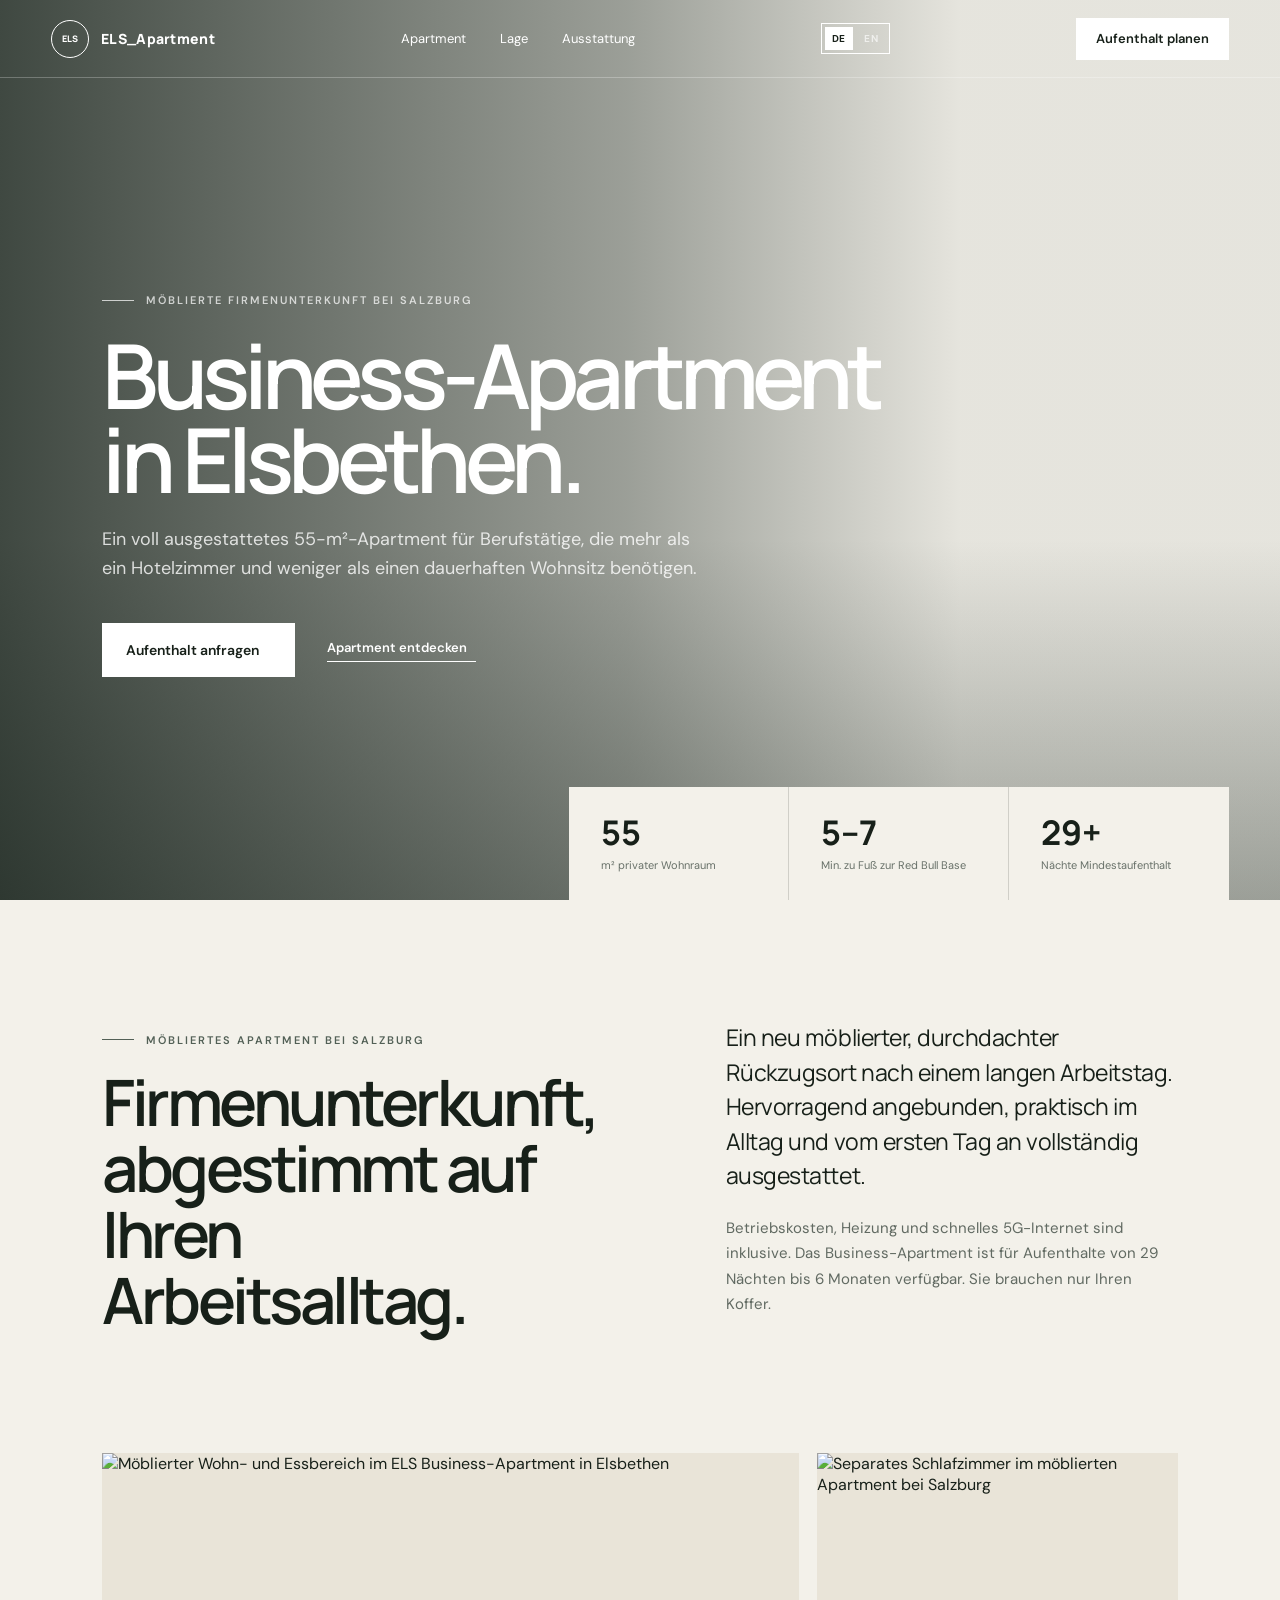
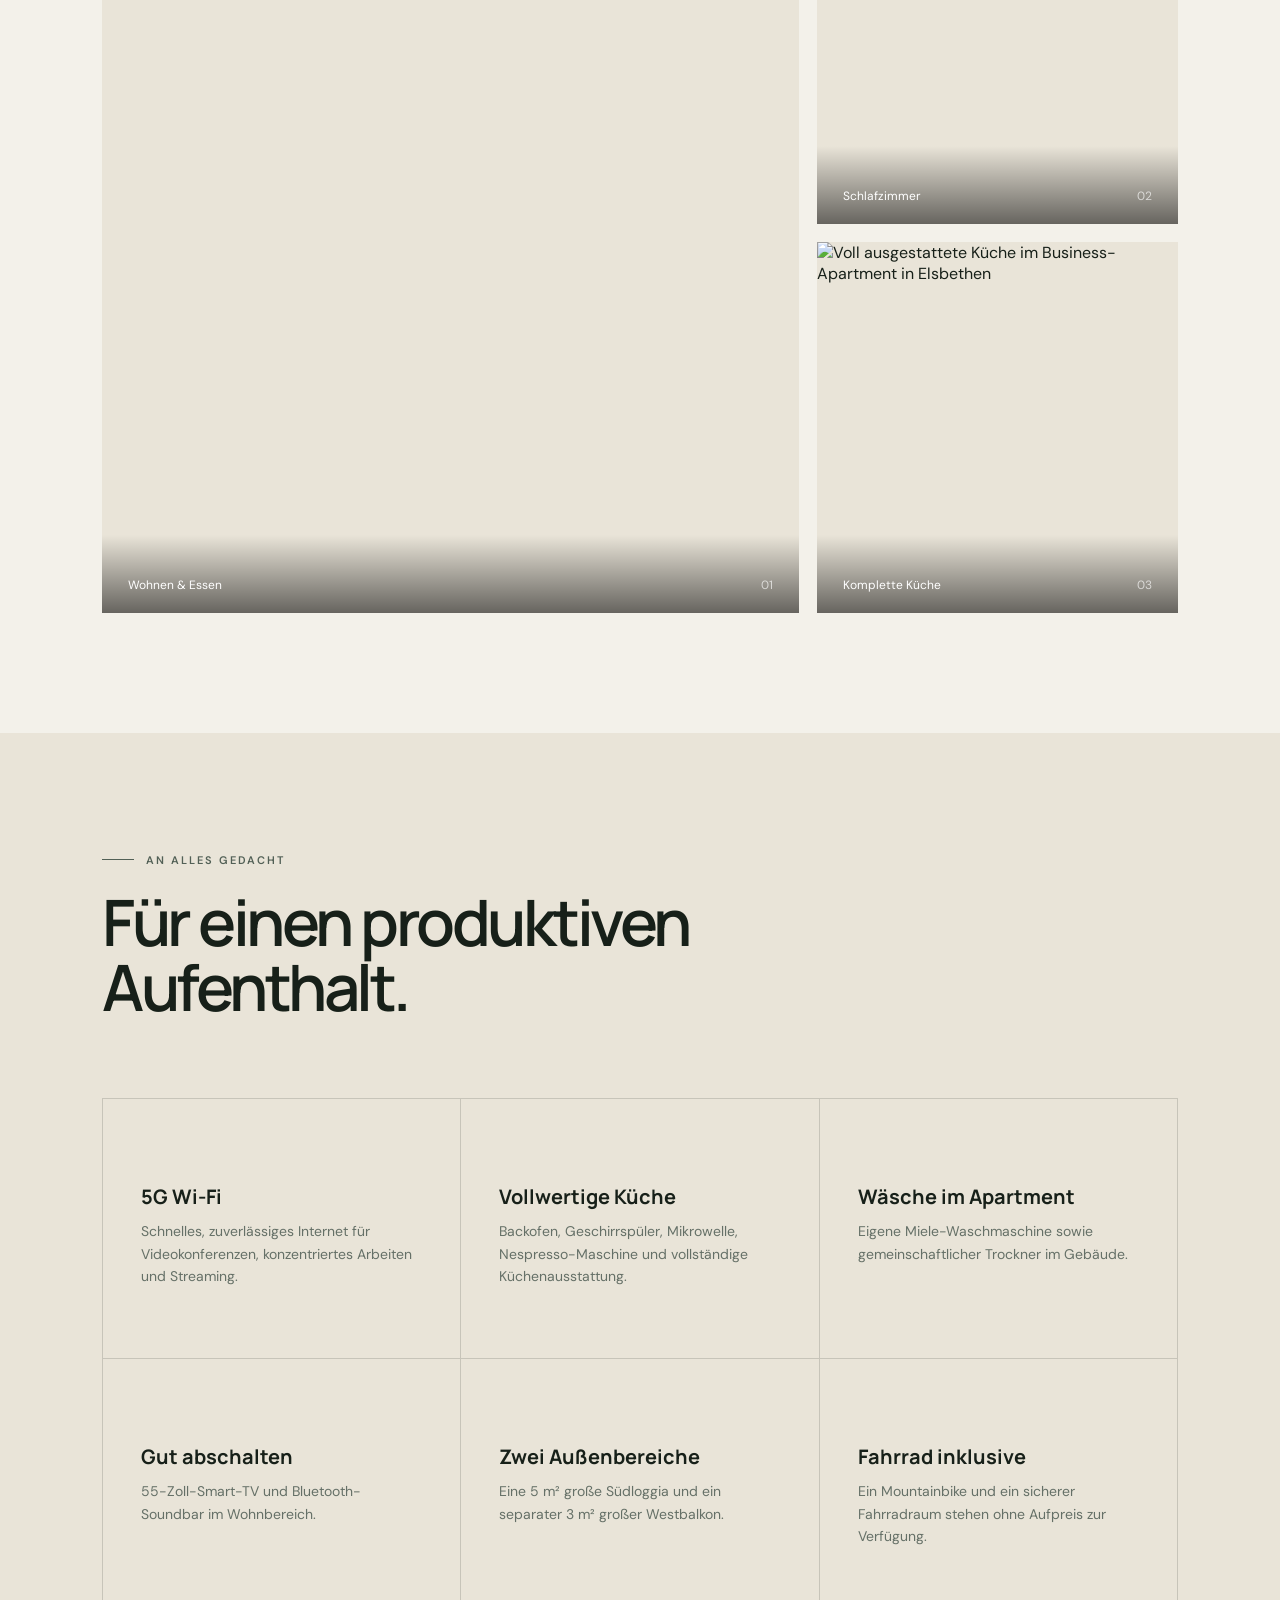
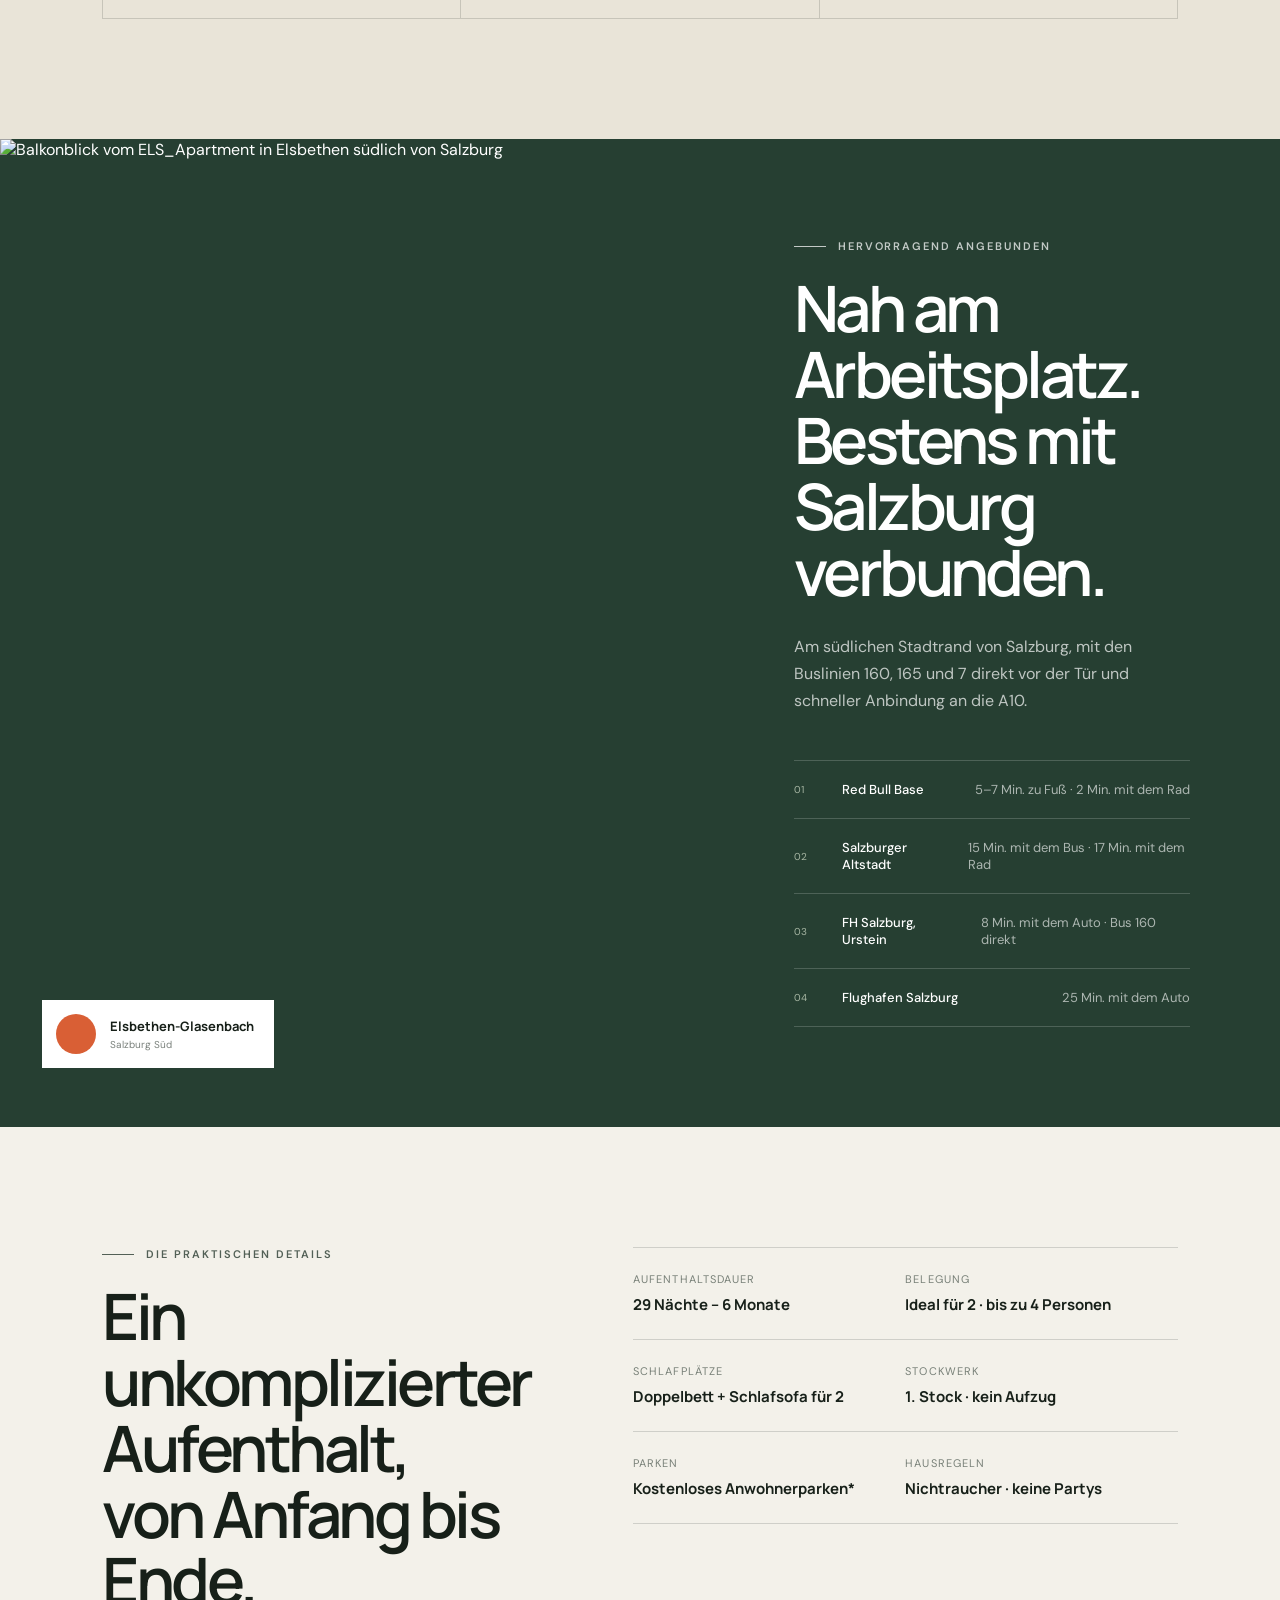
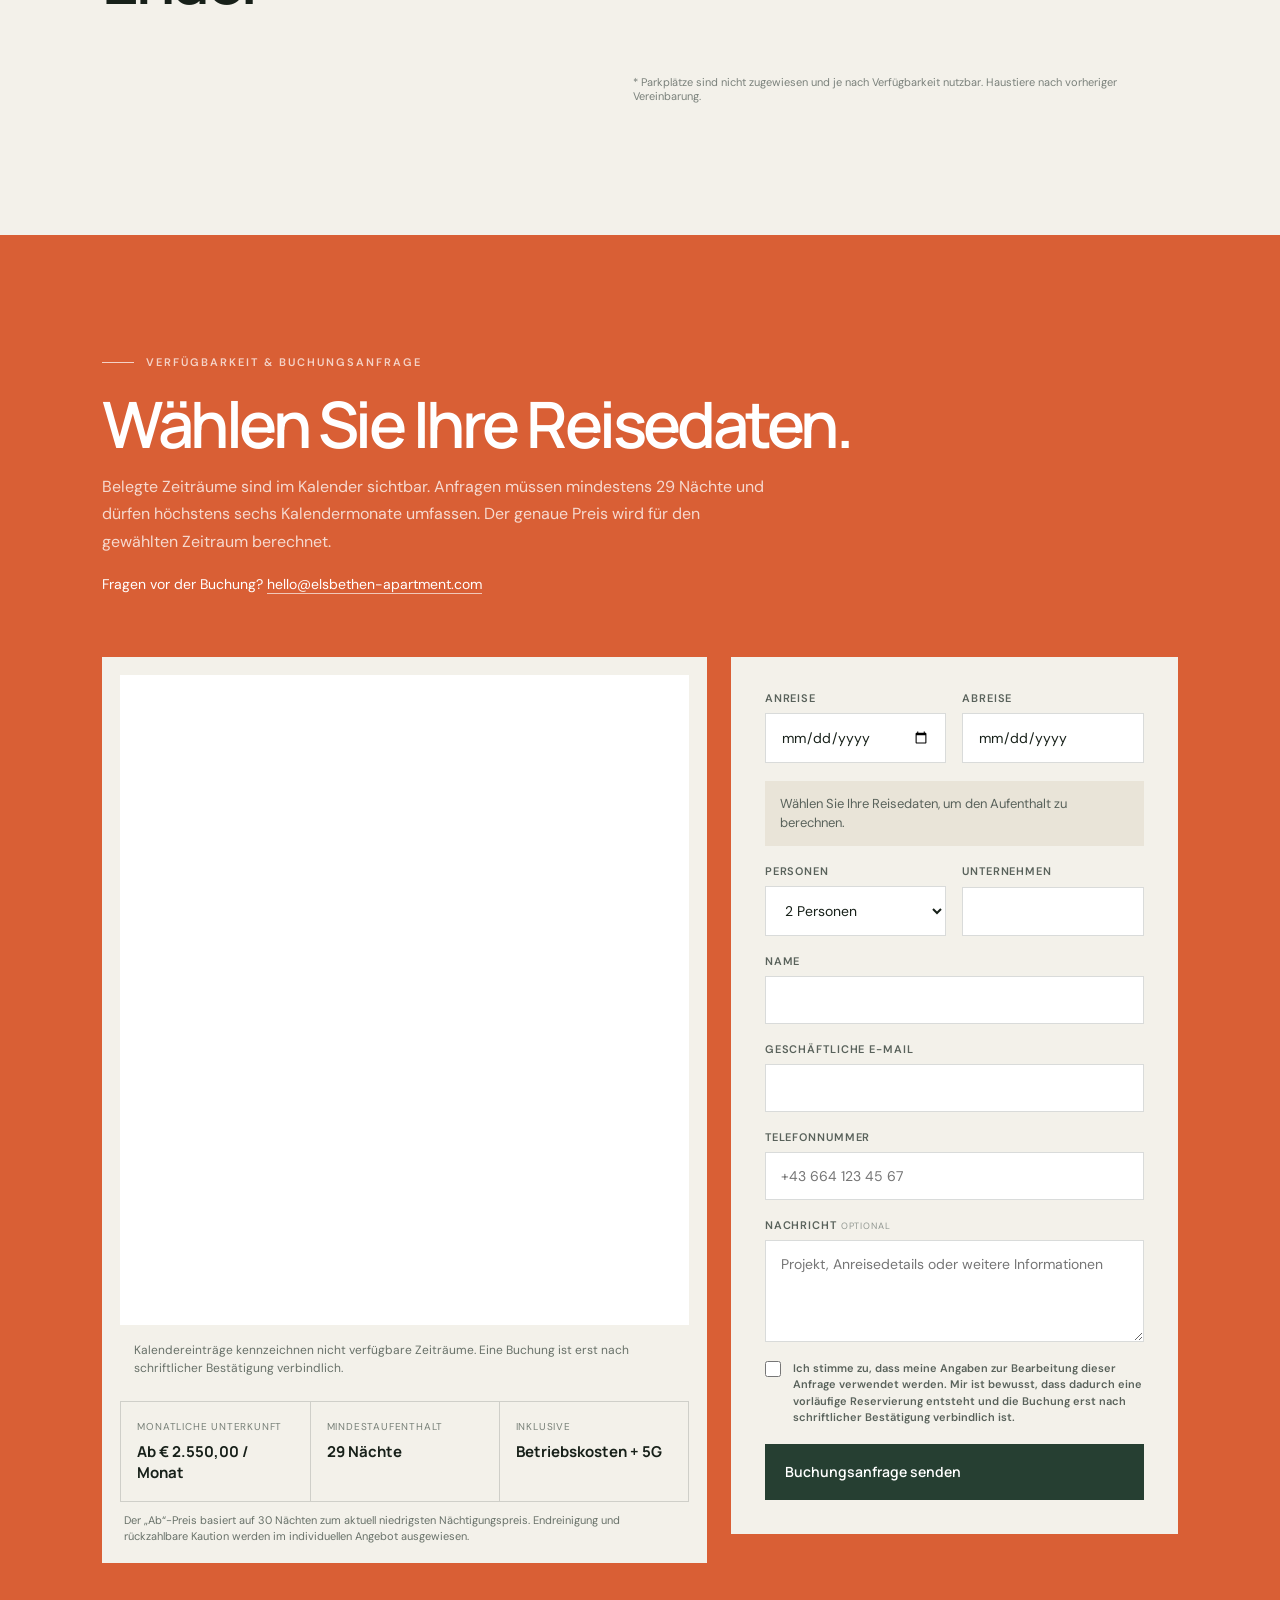
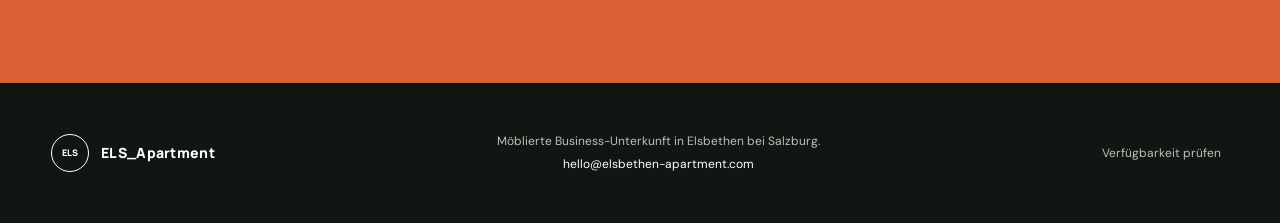
==== de/index.html @ 421973c2 "Add German site and language switching" ====
<!DOCTYPE html>
<html lang="de">
<head>
  <meta charset="UTF-8">
  <meta name="viewport" content="width=device-width, initial-scale=1.0">
  <meta name="description" content="Möbliertes 55-m²-Business-Apartment in Elsbethen bei Salzburg für Aufenthalte von 29 Nächten bis 6 Monaten. 5G-WLAN, Küche und 5–7 Gehminuten zur Red Bull Base.">
  <meta name="robots" content="index, follow, max-image-preview:large">
  <meta name="theme-color" content="#263f32">
  <meta property="og:type" content="website">
  <meta property="og:locale" content="de_AT">
  <meta property="og:site_name" content="ELS_Apartment">
  <meta property="og:title" content="Möbliertes Business-Apartment in Elsbethen | ELS_Apartment">
  <meta property="og:description" content="Business-Unterkunft bei Salzburg für 29 Nächte bis 6 Monate, mit 5G-WLAN, voll ausgestatteter Küche und Platz für bis zu vier Personen.">
  <meta property="og:url" content="https://elsbethen-apartment.com/de/">
  <meta property="og:image" content="https://www.kurzzeitmiete.at/Accommodations/49608590/NEU-Erstbezug-%20Premium%20Apartment%20Elsbethen%2C%20zu%20Fu%C3%9F%20zur%20Red%20Bull%20Base%2C%20Top%20Infrastruktur%20und%20Verkehrsanbindung%20%28Bus-Zug-Rad%29%2C%20Rad%20incl.-49608592/image-thumb__198722__gallery-full/2598994867-IMG_1857.JPG@2x.webp">
  <meta property="og:image:alt" content="Möblierter Wohn- und Essbereich im ELS_Apartment in Elsbethen bei Salzburg">
  <meta name="twitter:card" content="summary_large_image">
  <meta name="twitter:title" content="Möbliertes Business-Apartment in Elsbethen">
  <meta name="twitter:description" content="Langzeitunterkunft für Unternehmen bei Salzburg und der Red Bull Base.">
  <title>Business-Apartment Elsbethen bei Salzburg | ELS_Apartment</title>
  <link rel="canonical" href="https://elsbethen-apartment.com/de/">
  <link rel="alternate" hreflang="en" href="https://elsbethen-apartment.com/">
  <link rel="alternate" hreflang="de" href="https://elsbethen-apartment.com/de/">
  <link rel="alternate" hreflang="x-default" href="https://elsbethen-apartment.com/">
  <link rel="icon" href="data:image/svg+xml,%3Csvg xmlns='http://www.w3.org/2000/svg' viewBox='0 0 64 64'%3E%3Crect width='64' height='64' rx='32' fill='%23263f32'/%3E%3Ctext x='32' y='39' text-anchor='middle' font-family='Arial' font-size='22' font-weight='700' fill='white'%3EELS%3C/text%3E%3C/svg%3E">
  <link rel="preconnect" href="https://fonts.googleapis.com">
  <link rel="preconnect" href="https://fonts.gstatic.com" crossorigin>
  <link href="https://fonts.googleapis.com/css2?family=DM+Sans:wght@400;500;600&family=Manrope:wght@500;600;700;800&display=swap" rel="stylesheet">
  <link rel="stylesheet" href="../styles.css">
  <script src="https://unpkg.com/lucide@0.468.0/dist/umd/lucide.min.js" defer></script>
  <script type="application/ld+json">
  {
    "@context": "https://schema.org",
    "@type": "Apartment",
    "name": "ELS_Apartment",
    "url": "https://elsbethen-apartment.com/de/",
    "description": "Voll möbliertes 55 Quadratmeter großes Business-Apartment in Elsbethen bei Salzburg für berufliche Aufenthalte von 29 Nächten bis 6 Monaten.",
    "address": {
      "@type": "PostalAddress",
      "addressLocality": "Elsbethen",
      "postalCode": "5061",
      "addressRegion": "Salzburg",
      "addressCountry": "AT"
    },
    "floorSize": {
      "@type": "QuantitativeValue",
      "value": 55,
      "unitCode": "MTK"
    },
    "numberOfRooms": 2,
    "numberOfBedrooms": 1,
    "occupancy": {
      "@type": "QuantitativeValue",
      "maxValue": 4
    },
    "petsAllowed": "Haustiere nach vorheriger Vereinbarung",
    "smokingAllowed": false,
    "amenityFeature": [
      {"@type": "LocationFeatureSpecification", "name": "5G Wi-Fi", "value": true},
      {"@type": "LocationFeatureSpecification", "name": "Eigene Küche", "value": true},
      {"@type": "LocationFeatureSpecification", "name": "Eigene Waschmaschine", "value": true},
      {"@type": "LocationFeatureSpecification", "name": "Zwei Balkone", "value": true},
      {"@type": "LocationFeatureSpecification", "name": "Mountainbike inklusive", "value": true},
      {"@type": "LocationFeatureSpecification", "name": "Kostenloses Anwohnerparken", "value": true}
    ]
  }
  </script>
</head>
<body>
  <header class="site-header">
    <a class="brand" href="#top" aria-label="ELS Apartment Startseite">
      <span class="brand-mark">ELS</span>
      <span><b>ELS_Apartment</b></span>
    </a>
    <nav aria-label="Hauptnavigation">
      <a href="#apartment">Apartment</a>
      <a href="#location">Lage</a>
      <a href="#details">Ausstattung</a>
    </nav>
    <div class="language-switcher" aria-label="Sprachauswahl">
      <a class="active" href="/de/" lang="de" data-language="de" aria-current="page">DE</a>
      <a href="/" lang="en" data-language="en">EN</a>
    </div>
    <a class="button button-small button-dark" href="#inquire">Aufenthalt planen</a>
    <button class="menu-button" aria-label="Menü öffnen" aria-expanded="false">
      <i data-lucide="menu"></i>
    </button>
  </header>

  <main id="top">
    <section class="hero">
      <video class="hero-video" autoplay muted loop playsinline preload="metadata" poster="https://www.kurzzeitmiete.at/Accommodations/49608590/NEU-Erstbezug-%20Premium%20Apartment%20Elsbethen%2C%20zu%20Fu%C3%9F%20zur%20Red%20Bull%20Base%2C%20Top%20Infrastruktur%20und%20Verkehrsanbindung%20%28Bus-Zug-Rad%29%2C%20Rad%20incl.-49608592/image-thumb__198722__gallery-full/2598994867-IMG_1857.JPG@2x.webp" aria-label="Videorundgang durch das ELS Apartment">
        <source src="../ELS_WEB%20-%20SD%20480p.mov">
      </video>
      <div class="hero-shade"></div>
      <div class="hero-content">
        <div class="eyebrow light"><span></span> Möblierte Firmenunterkunft bei Salzburg</div>
        <h1>Business-Apartment<br>in Elsbethen.</h1>
        <p>Ein voll ausgestattetes 55-m²-Apartment für Berufstätige, die mehr als ein Hotelzimmer und weniger als einen dauerhaften Wohnsitz benötigen.</p>
        <div class="hero-actions">
          <a class="button button-light" href="#inquire">Aufenthalt anfragen <i data-lucide="arrow-up-right"></i></a>
          <a class="text-link light-link" href="#apartment">Apartment entdecken <i data-lucide="arrow-down"></i></a>
        </div>
      </div>
      <div class="hero-facts">
        <div><strong>55</strong><span>m² privater Wohnraum</span></div>
        <div><strong>5–7</strong><span>Min. zu Fuß zur Red Bull Base</span></div>
        <div><strong>29+</strong><span>Nächte Mindestaufenthalt</span></div>
      </div>
    </section>

    <section class="intro section" id="apartment">
      <div>
        <div class="eyebrow"><span></span> Möbliertes Apartment bei Salzburg</div>
        <h2>Firmenunterkunft, abgestimmt auf Ihren Arbeitsalltag.</h2>
      </div>
      <div class="intro-copy">
        <p class="lead">Ein neu möblierter, durchdachter Rückzugsort nach einem langen Arbeitstag. Hervorragend angebunden, praktisch im Alltag und vom ersten Tag an vollständig ausgestattet.</p>
        <p>Betriebskosten, Heizung und schnelles 5G-Internet sind inklusive. Das Business-Apartment ist für Aufenthalte von 29 Nächten bis 6 Monaten verfügbar. Sie brauchen nur Ihren Koffer.</p>
      </div>
    </section>

    <section class="gallery section">
      <figure class="gallery-main reveal">
        <img src="https://www.kurzzeitmiete.at/Accommodations/49608590/NEU-Erstbezug-%20Premium%20Apartment%20Elsbethen%2C%20zu%20Fu%C3%9F%20zur%20Red%20Bull%20Base%2C%20Top%20Infrastruktur%20und%20Verkehrsanbindung%20%28Bus-Zug-Rad%29%2C%20Rad%20incl.-49608592/image-thumb__198722__gallery-full/2598994867-IMG_1857.JPG@2x.webp" alt="Möblierter Wohn- und Essbereich im ELS Business-Apartment in Elsbethen">
        <figcaption>Wohnen & Essen <span>01</span></figcaption>
      </figure>
      <div class="gallery-stack">
        <figure class="reveal">
          <img src="https://www.kurzzeitmiete.at/Accommodations/49608590/NEU-Erstbezug--20Premium-20Apartment-20Elsbethen-2C-20zu-20Fu-C3-9F-20zur-20Red-20Bull-20Base-2C-20Top-20Infrastruktur-20und-20Verkehrsanbindung-20-28Bus-Zug-Rad-29-2C-20Rad-20incl.-49608592/gallery/image-thumb__198713__gallery-full/1828418960%20-%20IMG_1839%202.JPG@2x.webp" alt="Separates Schlafzimmer im möblierten Apartment bei Salzburg" loading="lazy">
          <figcaption>Schlafzimmer <span>02</span></figcaption>
        </figure>
        <figure class="reveal">
          <img src="https://www.kurzzeitmiete.at/Accommodations/49608590/NEU-Erstbezug--20Premium-20Apartment-20Elsbethen-2C-20zu-20Fu-C3-9F-20zur-20Red-20Bull-20Base-2C-20Top-20Infrastruktur-20und-20Verkehrsanbindung-20-28Bus-Zug-Rad-29-2C-20Rad-20incl.-49608592/gallery/image-thumb__198716__gallery-full/1828418960%20-%20IMG_1851.JPG@2x.webp" alt="Voll ausgestattete Küche im Business-Apartment in Elsbethen" loading="lazy">
          <figcaption>Komplette Küche <span>03</span></figcaption>
        </figure>
      </div>
    </section>

    <section class="features section" id="details">
      <div class="section-heading">
        <div class="eyebrow"><span></span> An alles gedacht</div>
        <h2>Für einen produktiven Aufenthalt.</h2>
      </div>
      <div class="feature-grid">
        <article>
          <i data-lucide="wifi"></i>
          <h3>5G Wi-Fi</h3>
          <p>Schnelles, zuverlässiges Internet für Videokonferenzen, konzentriertes Arbeiten und Streaming.</p>
        </article>
        <article>
          <i data-lucide="chef-hat"></i>
          <h3>Vollwertige Küche</h3>
          <p>Backofen, Geschirrspüler, Mikrowelle, Nespresso-Maschine und vollständige Küchenausstattung.</p>
        </article>
        <article>
          <i data-lucide="washing-machine"></i>
          <h3>Wäsche im Apartment</h3>
          <p>Eigene Miele-Waschmaschine sowie gemeinschaftlicher Trockner im Gebäude.</p>
        </article>
        <article>
          <i data-lucide="monitor-play"></i>
          <h3>Gut abschalten</h3>
          <p>55-Zoll-Smart-TV und Bluetooth-Soundbar im Wohnbereich.</p>
        </article>
        <article>
          <i data-lucide="sun"></i>
          <h3>Zwei Außenbereiche</h3>
          <p>Eine 5 m² große Südloggia und ein separater 3 m² großer Westbalkon.</p>
        </article>
        <article>
          <i data-lucide="bike"></i>
          <h3>Fahrrad inklusive</h3>
          <p>Ein Mountainbike und ein sicherer Fahrradraum stehen ohne Aufpreis zur Verfügung.</p>
        </article>
      </div>
    </section>

    <section class="location section" id="location">
      <div class="location-visual">
        <img src="https://www.kurzzeitmiete.at/Accommodations/49608590/NEU-Erstbezug--20Premium-20Apartment-20Elsbethen-2C-20zu-20Fu-C3-9F-20zur-20Red-20Bull-20Base-2C-20Top-20Infrastruktur-20und-20Verkehrsanbindung-20-28Bus-Zug-Rad-29-2C-20Rad-20incl.-49608592/gallery/image-thumb__198720__gallery-full/1828418960%20-%20IMG_1910.JPG@2x.webp" alt="Balkonblick vom ELS_Apartment in Elsbethen südlich von Salzburg" loading="lazy">
        <div class="location-pin">
          <span><i data-lucide="map-pin"></i></span>
          <div><b>Elsbethen-Glasenbach</b><small>Salzburg Süd</small></div>
        </div>
      </div>
      <div class="location-copy">
        <div class="eyebrow light"><span></span> Hervorragend angebunden</div>
        <h2>Nah am Arbeitsplatz.<br>Bestens mit Salzburg verbunden.</h2>
        <p>Am südlichen Stadtrand von Salzburg, mit den Buslinien 160, 165 und 7 direkt vor der Tür und schneller Anbindung an die A10.</p>
        <div class="route-list">
          <div><span>01</span><p><b>Red Bull Base</b>5–7 Min. zu Fuß · 2 Min. mit dem Rad</p></div>
          <div><span>02</span><p><b>Salzburger Altstadt</b>15 Min. mit dem Bus · 17 Min. mit dem Rad</p></div>
          <div><span>03</span><p><b>FH Salzburg, Urstein</b>8 Min. mit dem Auto · Bus 160 direkt</p></div>
          <div><span>04</span><p><b>Flughafen Salzburg</b>25 Min. mit dem Auto</p></div>
        </div>
      </div>
    </section>

    <section class="stay section">
      <div>
        <div class="eyebrow"><span></span> Die praktischen Details</div>
        <h2>Ein unkomplizierter Aufenthalt,<br>von Anfang bis Ende.</h2>
      </div>
      <div class="stay-grid">
        <div><span>Aufenthaltsdauer</span><strong>29 Nächte – 6 Monate</strong></div>
        <div><span>Belegung</span><strong>Ideal für 2 · bis zu 4 Personen</strong></div>
        <div><span>Schlafplätze</span><strong>Doppelbett + Schlafsofa für 2</strong></div>
        <div><span>Stockwerk</span><strong>1. Stock · kein Aufzug</strong></div>
        <div><span>Parken</span><strong>Kostenloses Anwohnerparken*</strong></div>
        <div><span>Hausregeln</span><strong>Nichtraucher · keine Partys</strong></div>
      </div>
      <p class="fine-print">* Parkplätze sind nicht zugewiesen und je nach Verfügbarkeit nutzbar. Haustiere nach vorheriger Vereinbarung.</p>
    </section>

    <section class="booking section" id="inquire">
      <div class="booking-heading">
        <div class="eyebrow"><span></span> Verfügbarkeit & Buchungsanfrage</div>
        <h2>Wählen Sie Ihre Reisedaten.</h2>
        <p>Belegte Zeiträume sind im Kalender sichtbar. Anfragen müssen mindestens 29 Nächte und dürfen höchstens sechs Kalendermonate umfassen. Der genaue Preis wird für den gewählten Zeitraum berechnet.</p>
        <p class="booking-contact">Fragen vor der Buchung? <a href="mailto:hello@elsbethen-apartment.com">hello@elsbethen-apartment.com</a></p>
      </div>

      <div class="booking-layout">
        <div class="calendar-panel">
          <iframe
            title="Verfügbarkeitskalender des ELS Apartments"
            src="https://calendar.google.com/calendar/embed?height=650&wkst=2&ctz=Europe%2FVienna&showPrint=0&showTabs=0&showCalendars=0&showTz=0&showTitle=0&mode=MONTH&src=MTIxZjFmN2JiOWMyYWRjZmNmMTk5YjMzYjI3ZDU5MmEyYjRhMGJlMTFiZDMyNjNlYjhjMjc1ZGE1NTYxYTc1OEBncm91cC5jYWxlbmRhci5nb29nbGUuY29t&color=%23263f32"
            loading="lazy"
            referrerpolicy="no-referrer-when-downgrade">
          </iframe>
          <p><i data-lucide="info"></i> Kalendereinträge kennzeichnen nicht verfügbare Zeiträume. Eine Buchung ist erst nach schriftlicher Bestätigung verbindlich.</p>

          <div class="rate-card" aria-label="Preisübersicht des Apartments">
            <div>
              <span>Monatliche Unterkunft</span>
              <strong id="monthly-from-rate">Ab …</strong>
            </div>
            <div>
              <span>Mindestaufenthalt</span>
              <strong>29 Nächte</strong>
            </div>
            <div>
              <span>Inklusive</span>
              <strong>Betriebskosten + 5G</strong>
            </div>
          </div>
          <p class="rate-note">Der „Ab“-Preis basiert auf 30 Nächten zum aktuell niedrigsten Nächtigungspreis. Endreinigung und rückzahlbare Kaution werden im individuellen Angebot ausgewiesen.</p>
        </div>

        <form
          class="booking-form"
          id="booking-form"
          action="https://script.google.com/macros/s/AKfycbxKKGJCsjs-OVOAfY_7wXqmca9sQUWGIm-oLM4WYkEy-8tX5V9AXcwUU8PVCFfcVv-g9w/exec"
          method="post"
          target="booking-result-frame">
          <input type="hidden" name="source" value="ELS_Apartment Website (Deutsch)">
          <input type="hidden" id="request-id" name="requestId">
          <input type="hidden" id="form-started-at" name="formStartedAt">
          <label class="form-trap" aria-hidden="true">
            <span>Website</span>
            <input type="text" name="website" tabindex="-1" autocomplete="off">
          </label>

          <div class="form-row">
            <label>
              <span>Anreise</span>
              <input type="date" id="check-in" name="checkIn" required>
            </label>
            <label>
              <span>Abreise</span>
              <input type="date" id="check-out" name="checkOut" required>
            </label>
          </div>

          <div class="stay-summary" id="stay-summary" aria-live="polite">
            Wählen Sie Ihre Reisedaten, um den Aufenthalt zu berechnen.
          </div>
          <div class="price-summary" id="price-summary" aria-live="polite" hidden></div>

          <div class="form-row">
            <label>
              <span>Personen</span>
              <select name="guests" required>
                <option value="1">1 Person</option>
                <option value="2" selected>2 Personen</option>
                <option value="3">3 Personen</option>
                <option value="4">4 Personen</option>
              </select>
            </label>
            <label>
              <span>Unternehmen</span>
              <input type="text" name="company" autocomplete="organization">
            </label>
          </div>

          <label>
            <span>Name</span>
            <input type="text" name="name" autocomplete="name" required>
          </label>
          <label>
            <span>Geschäftliche E-Mail</span>
            <input type="email" name="email" autocomplete="email" required>
          </label>
          <label>
            <span>Telefonnummer</span>
            <input
              type="tel"
              name="phone"
              autocomplete="tel"
              inputmode="tel"
              placeholder="+43 664 123 45 67"
              pattern="[+][1-9][0-9 \-]{6,20}"
              title="Bitte geben Sie die internationale Vorwahl an, zum Beispiel +43 664 123 45 67"
              required>
          </label>
          <label>
            <span>Nachricht <small>Optional</small></span>
            <textarea name="message" rows="4" placeholder="Projekt, Anreisedetails oder weitere Informationen"></textarea>
          </label>

          <label class="consent">
            <input type="checkbox" required>
            <span>Ich stimme zu, dass meine Angaben zur Bearbeitung dieser Anfrage verwendet werden. Mir ist bewusst, dass dadurch eine vorläufige Reservierung entsteht und die Buchung erst nach schriftlicher Bestätigung verbindlich ist.</span>
          </label>

          <button class="booking-submit" type="submit" data-default-label="Buchungsanfrage senden">
            <span>Buchungsanfrage senden</span><i data-lucide="arrow-up-right"></i>
          </button>
          <div class="form-status" id="form-status" role="status" aria-live="polite" hidden></div>
        </form>
      </div>
      <iframe class="booking-result-frame" name="booking-result-frame" title="Ergebnis der Buchungsanfrage"></iframe>
    </section>
  </main>

  <footer>
    <a class="brand footer-brand" href="#top">
      <span class="brand-mark">ELS</span>
      <span><b>ELS_Apartment</b></span>
    </a>
    <div class="footer-contact">
      <p>Möblierte Business-Unterkunft in Elsbethen bei Salzburg.</p>
      <a href="mailto:hello@elsbethen-apartment.com">hello@elsbethen-apartment.com</a>
    </div>
    <a href="#inquire">Verfügbarkeit prüfen <i data-lucide="calendar-days"></i></a>
  </footer>

  <script src="../script.js"></script>
</body>
</html>
---- styles.css ----
:root {
  --ink: #172019;
  --paper: #f3f1ea;
  --cream: #e9e4d8;
  --sage: #a8b7a4;
  --green: #263f32;
  --orange: #d95f35;
  --line: rgba(23, 32, 25, 0.16);
  --display: "Manrope", sans-serif;
  --body: "DM Sans", sans-serif;
}

* { box-sizing: border-box; }
html { scroll-behavior: smooth; }
body {
  margin: 0;
  color: var(--ink);
  background: var(--paper);
  font-family: var(--body);
  -webkit-font-smoothing: antialiased;
}

img { display: block; width: 100%; }
a { color: inherit; text-decoration: none; }
button { color: inherit; font: inherit; }

.site-header {
  height: 78px;
  padding: 0 4vw;
  display: flex;
  align-items: center;
  justify-content: space-between;
  position: absolute;
  inset: 0 0 auto;
  z-index: 10;
  color: white;
  border-bottom: 1px solid rgba(255, 255, 255, .25);
}
.site-header.scrolled {
  position: fixed;
  background: rgba(243, 241, 234, .94);
  color: var(--ink);
  border-color: var(--line);
  backdrop-filter: blur(12px);
  animation: slideDown .35s ease;
}
.brand { display: flex; align-items: center; gap: 12px; font-family: var(--display); font-size: 14px; letter-spacing: .02em; }
.brand-mark { width: 38px; height: 38px; display: grid; place-items: center; border: 1px solid currentColor; border-radius: 50%; font-size: 9px; font-weight: 800; letter-spacing: .03em; }
.brand b { font-weight: 800; }
nav { display: flex; align-items: center; gap: 34px; font-size: 13px; }
nav a { transition: opacity .2s; }
nav a:hover { opacity: .58; }
.language-switcher {
  display: flex;
  align-items: center;
  gap: 4px;
  padding: 3px;
  border: 1px solid currentColor;
  font-size: 10px;
  font-weight: 700;
  letter-spacing: .08em;
}
.language-switcher a { padding: 5px 7px; opacity: .65; }
.language-switcher a:hover { opacity: 1; }
.language-switcher a.active { color: var(--ink); background: white; opacity: 1; }
.site-header.scrolled .language-switcher a.active,
.site-header.open .language-switcher a.active { color: white; background: var(--green); }
.button { display: inline-flex; align-items: center; justify-content: center; gap: 12px; min-height: 54px; padding: 0 24px; font-weight: 600; font-size: 14px; transition: transform .25s, background .25s, color .25s; }
.button:hover { transform: translateY(-2px); }
.button-small { min-height: 42px; padding: 0 20px; font-size: 13px; }
.button-dark { color: white; background: var(--ink); }
.site-header:not(.scrolled) .button-dark { color: var(--ink); background: white; }
.button-light { color: var(--ink); background: white; }
.button-light:hover { color: white; background: var(--orange); }
.button svg, .text-link svg, footer svg { width: 17px; }
.menu-button { display: none; background: transparent; border: 0; padding: 8px; }

.hero { min-height: 760px; height: 100vh; position: relative; display: flex; align-items: center; color: white; overflow: hidden; }
.hero-video { position: absolute; inset: 0; width: 100%; height: 100%; object-fit: cover; object-position: center; transform: scale(1.02); }
.hero-shade { position: absolute; inset: 0; background: linear-gradient(90deg, rgba(13,25,18,.78) 0%, rgba(13,25,18,.38) 49%, rgba(13,25,18,.06) 75%), linear-gradient(0deg, rgba(13,25,18,.34), transparent 40%); }
.hero-content { position: relative; z-index: 2; width: min(780px, 88vw); margin-left: 8vw; padding-top: 70px; }
.eyebrow { display: flex; align-items: center; gap: 12px; color: #526056; text-transform: uppercase; font-size: 11px; font-weight: 600; letter-spacing: .18em; }
.eyebrow span { width: 32px; height: 1px; background: currentColor; }
.eyebrow.light { color: rgba(255,255,255,.72); }
h1, h2, h3 { font-family: var(--display); margin: 0; }
h1 { margin: 26px 0 24px; max-width: 780px; font-size: clamp(57px, 7vw, 104px); font-weight: 600; line-height: .94; letter-spacing: -.065em; }
.hero-content > p { max-width: 600px; margin: 0; color: rgba(255,255,255,.8); font-size: 18px; line-height: 1.6; }
.hero-actions { display: flex; align-items: center; gap: 32px; margin-top: 40px; }
.text-link { display: inline-flex; align-items: center; gap: 9px; font-size: 13px; font-weight: 600; border-bottom: 1px solid currentColor; padding-bottom: 5px; }
.light-link { color: white; }
.hero-facts { position: absolute; z-index: 2; right: 4vw; bottom: 0; display: grid; grid-template-columns: repeat(3, 1fr); width: min(660px, 58vw); background: var(--paper); color: var(--ink); }
.hero-facts div { padding: 28px 32px; border-right: 1px solid var(--line); }
.hero-facts div:last-child { border: 0; }
.hero-facts strong { display: block; font-family: var(--display); font-size: 34px; line-height: 1; }
.hero-facts span { display: block; margin-top: 9px; color: #687169; font-size: 11px; }

.section { padding: 120px 8vw; }
.intro { display: grid; grid-template-columns: 1fr 1fr; gap: 10vw; align-items: end; }
h2 { font-size: clamp(42px, 5vw, 72px); line-height: 1.03; letter-spacing: -.055em; font-weight: 600; }
.intro h2, .section-heading h2, .stay h2 { margin-top: 22px; }
.intro-copy { max-width: 620px; }
.intro-copy p { color: #616a62; font-size: 15px; line-height: 1.7; }
.intro-copy .lead { margin-top: 0; color: var(--ink); font-family: var(--display); font-size: 23px; line-height: 1.5; letter-spacing: -.02em; }

.gallery { padding-top: 0; display: grid; grid-template-columns: 1.45fr .75fr; gap: 18px; }
.gallery figure { position: relative; margin: 0; overflow: hidden; background: var(--cream); }
.gallery-main img { height: 760px; object-fit: cover; }
.gallery-stack { display: grid; grid-template-rows: 1fr 1fr; gap: 18px; }
.gallery-stack img { height: 371px; object-fit: cover; }
.gallery figcaption { position: absolute; inset: auto 0 0; display: flex; justify-content: space-between; padding: 42px 26px 20px; color: white; font-size: 12px; background: linear-gradient(transparent, rgba(0,0,0,.56)); }
.gallery figcaption span { opacity: .65; }
.gallery figure img { transition: transform .7s ease; }
.gallery figure:hover img { transform: scale(1.025); }

.features { background: var(--cream); }
.section-heading { max-width: 760px; }
.feature-grid { display: grid; grid-template-columns: repeat(3, 1fr); margin-top: 78px; border-top: 1px solid var(--line); border-left: 1px solid var(--line); }
.feature-grid article { min-height: 260px; padding: 38px; border-right: 1px solid var(--line); border-bottom: 1px solid var(--line); }
.feature-grid svg { width: 25px; height: 25px; stroke-width: 1.4; color: var(--orange); }
.feature-grid h3 { margin: 46px 0 10px; font-size: 20px; }
.feature-grid p { max-width: 290px; margin: 0; color: #657067; font-size: 14px; line-height: 1.6; }

.location { padding: 0; display: grid; grid-template-columns: 1.1fr .9fr; min-height: 760px; background: var(--green); color: white; }
.location-visual { position: relative; min-height: 720px; }
.location-visual > img { position: absolute; inset: 0; height: 100%; object-fit: cover; }
.location-pin { position: absolute; left: 6%; bottom: 6%; display: flex; align-items: center; gap: 14px; padding: 14px 20px 14px 14px; color: var(--ink); background: white; }
.location-pin > span { width: 40px; height: 40px; display: grid; place-items: center; color: white; background: var(--orange); border-radius: 50%; }
.location-pin svg { width: 18px; }
.location-pin b, .location-pin small { display: block; }
.location-pin b { font-family: var(--display); font-size: 13px; }
.location-pin small { margin-top: 3px; color: #7a817c; font-size: 10px; }
.location-copy { display: flex; flex-direction: column; justify-content: center; padding: 100px 7vw; }
.location-copy h2 { margin-top: 22px; }
.location-copy > p { max-width: 550px; margin: 28px 0 46px; color: rgba(255,255,255,.7); line-height: 1.7; }
.route-list { border-top: 1px solid rgba(255,255,255,.18); }
.route-list > div { display: grid; grid-template-columns: 48px 1fr; align-items: center; padding: 20px 0; border-bottom: 1px solid rgba(255,255,255,.18); }
.route-list span { color: var(--sage); font-size: 10px; }
.route-list p { display: flex; justify-content: space-between; gap: 20px; margin: 0; color: rgba(255,255,255,.62); font-size: 13px; }
.route-list b { color: white; font-weight: 500; }

.stay { display: grid; grid-template-columns: .82fr 1.18fr; gap: 8vw; }
.stay-grid { display: grid; grid-template-columns: 1fr 1fr; align-content: start; border-top: 1px solid var(--line); }
.stay-grid div { padding: 24px 0; border-bottom: 1px solid var(--line); }
.stay-grid div:nth-child(odd) { padding-right: 24px; }
.stay-grid span, .stay-grid strong { display: block; }
.stay-grid span { margin-bottom: 8px; color: #788078; font-size: 11px; text-transform: uppercase; letter-spacing: .1em; }
.stay-grid strong { font-family: var(--display); font-size: 15px; }
.fine-print { grid-column: 2; margin: -40px 0 0; color: #7a817b; font-size: 11px; }

.booking { background: var(--orange); }
.booking-heading { max-width: 820px; color: white; }
.booking-heading .eyebrow { color: rgba(255,255,255,.72); }
.booking-heading h2 { margin-top: 22px; }
.booking-heading > p { max-width: 670px; color: rgba(255,255,255,.76); line-height: 1.7; }
.booking-heading .booking-contact { margin-top: 18px; color: white; font-size: 14px; }
.booking-contact a { border-bottom: 1px solid rgba(255,255,255,.65); }
.booking-layout { display: grid; grid-template-columns: 1.15fr .85fr; gap: 24px; margin-top: 60px; align-items: start; }
.calendar-panel, .booking-form { background: var(--paper); }
.calendar-panel { padding: 18px; }
.calendar-panel iframe { display: block; width: 100%; height: 650px; border: 0; background: white; }
.calendar-panel > p { display: flex; gap: 10px; margin: 16px 4px 2px; color: #687169; font-size: 12px; line-height: 1.5; }
.calendar-panel > p svg { flex: 0 0 auto; width: 16px; }
.rate-card { display: grid; grid-template-columns: repeat(3, 1fr); margin-top: 24px; border-top: 1px solid var(--line); border-left: 1px solid var(--line); }
.rate-card > div { padding: 18px 16px; border-right: 1px solid var(--line); border-bottom: 1px solid var(--line); }
.rate-card span, .rate-card strong { display: block; }
.rate-card span { color: #788078; font-size: 10px; letter-spacing: .08em; text-transform: uppercase; }
.rate-card strong { margin-top: 8px; font-family: var(--display); font-size: 15px; }
.rate-note { margin: 10px 4px 0 !important; font-size: 11px !important; }
.booking-form { display: grid; gap: 18px; padding: 34px; }
.booking-form label { display: grid; gap: 8px; }
.form-trap { position: absolute !important; left: -10000px !important; width: 1px !important; height: 1px !important; overflow: hidden !important; }
.booking-form label > span { color: #59625b; font-size: 11px; font-weight: 600; letter-spacing: .08em; text-transform: uppercase; }
.booking-form label small { color: #929892; font-weight: 400; }
.form-row { display: grid; grid-template-columns: 1fr 1fr; gap: 16px; }
.booking-form input, .booking-form select, .booking-form textarea {
  width: 100%;
  border: 1px solid var(--line);
  border-radius: 0;
  padding: 14px 15px;
  color: var(--ink);
  background: white;
  font: inherit;
  font-size: 14px;
}
.booking-form input:focus, .booking-form select:focus, .booking-form textarea:focus { outline: 2px solid rgba(38,63,50,.25); border-color: var(--green); }
.booking-form textarea { resize: vertical; }
.stay-summary { padding: 13px 15px; color: #59625b; background: var(--cream); font-size: 13px; line-height: 1.5; }
.stay-summary.valid { color: var(--green); background: #dfe8dd; }
.stay-summary.invalid { color: #87391f; background: #f4ddd5; }
.price-summary { padding: 18px; border: 1px solid var(--line); background: white; }
.price-summary[hidden] { display: none; }
.price-summary.loading { color: #687169; font-size: 13px; }
.price-summary.unavailable { color: #87391f; background: #f4ddd5; border-color: rgba(135,57,31,.2); }
.price-summary.estimate { border-color: rgba(135,57,31,.25); }
.price-warning { margin: 0 0 14px; padding: 11px 12px; color: #87391f; background: #f4ddd5; font-size: 11px; line-height: 1.5; }
.price-breakdown { display: grid; gap: 10px; }
.price-line { display: flex; justify-content: space-between; gap: 20px; color: #626b63; font-size: 13px; }
.price-line strong { color: var(--ink); font-weight: 600; }
.price-line.total { margin-top: 4px; padding-top: 13px; border-top: 1px solid var(--line); color: var(--ink); font-family: var(--display); font-size: 16px; }
.price-line.deposit { font-size: 11px; }
.price-disclaimer { margin: 3px 0 0; color: #838a84; font-size: 10px; line-height: 1.5; }
.consent { grid-template-columns: 18px 1fr !important; align-items: start; gap: 10px !important; }
.consent input { width: 16px; height: 16px; margin: 1px 0 0; accent-color: var(--green); }
.consent span { line-height: 1.5; letter-spacing: 0 !important; text-transform: none !important; }
.booking-submit { min-height: 56px; display: flex; align-items: center; justify-content: space-between; padding: 0 20px; border: 0; color: white; background: var(--green); font: 600 14px var(--display); cursor: pointer; transition: background .2s, transform .2s; }
.booking-submit:hover { background: var(--ink); transform: translateY(-1px); }
.booking-submit:disabled { opacity: .5; cursor: not-allowed; transform: none; }
.booking-submit svg { width: 20px; }
.booking-submit.sending svg { animation: submitSpin .8s linear infinite; }
.form-status { display: grid; grid-template-columns: 38px 1fr; gap: 14px; align-items: start; padding: 17px; color: #7c3b25; background: #f4ddd5; border: 1px solid rgba(124,59,37,.18); font-size: 12px; line-height: 1.55; }
.form-status[hidden] { display: none; }
.form-status-icon { width: 38px; height: 38px; display: grid; place-items: center; color: white; background: #9b4a2f; border-radius: 50%; }
.form-status-icon svg { width: 19px; }
.form-status strong { display: block; margin-bottom: 3px; color: currentColor; font: 700 14px var(--display); }
.form-status p { margin: 0; }
.form-status.success { color: var(--green); background: #dfe8dd; border-color: rgba(38,63,50,.18); }
.form-status.success .form-status-icon { background: var(--green); }
.form-status.pending { color: #59625b; background: var(--cream); border-color: var(--line); }
.form-status.pending .form-status-icon { background: #798379; }
.booking-result-frame { position: absolute; width: 1px; height: 1px; border: 0; clip: rect(0 0 0 0); overflow: hidden; }

footer { min-height: 140px; padding: 42px 4vw; display: flex; align-items: center; justify-content: space-between; gap: 30px; color: #bbc2bb; background: #101611; font-size: 12px; }
.footer-brand { color: white; }
footer p { margin: 0; }
footer > a:last-child { display: flex; align-items: center; gap: 8px; }
.footer-contact { display: grid; gap: 7px; text-align: center; }
.footer-contact a { color: white; }
.footer-contact a:hover { text-decoration: underline; }

.reveal { opacity: 0; transform: translateY(24px); transition: opacity .7s ease, transform .7s ease; }
.reveal.visible { opacity: 1; transform: translateY(0); }

@keyframes slideDown { from { transform: translateY(-100%); } to { transform: translateY(0); } }
@keyframes submitSpin { to { transform: rotate(360deg); } }

@media (max-width: 900px) {
  .site-header:not(.scrolled):not(.open) {
    background: linear-gradient(rgba(14, 23, 17, .48), rgba(14, 23, 17, .08));
    text-shadow: 0 1px 12px rgba(0, 0, 0, .35);
  }
  .site-header nav, .site-header > .button { display: none; }
  .language-switcher { margin-left: auto; margin-right: 8px; }
  .menu-button { display: block; }
  .site-header.open { position: fixed; height: auto; min-height: 78px; flex-wrap: wrap; color: var(--ink); background: var(--paper); }
  .site-header.open nav { order: 3; width: 100%; display: flex; flex-direction: column; align-items: flex-start; gap: 0; padding: 14px 0 22px; }
  .site-header.open nav a { width: 100%; padding: 14px 0; border-top: 1px solid var(--line); }
  .hero { min-height: 760px; }
  .hero-content { margin-left: 6vw; }
  .hero-facts { left: 0; right: 0; width: 100%; }
  .hero-facts div { padding: 22px 5vw; }
  .intro, .stay { grid-template-columns: 1fr; }
  .intro { gap: 46px; }
  .gallery { grid-template-columns: 1fr; }
  .gallery-main img { height: 560px; }
  .gallery-stack { grid-template-columns: 1fr 1fr; grid-template-rows: 1fr; }
  .gallery-stack img { height: 320px; }
  .feature-grid { grid-template-columns: 1fr 1fr; }
  .location { grid-template-columns: 1fr; }
  .location-visual { min-height: 600px; }
  .fine-print { grid-column: 1; margin: -30px 0 0; }
  .booking-layout { grid-template-columns: 1fr; }
}

@media (max-width: 600px) {
  .section { padding: 84px 6vw; }
  .hero-content { margin-left: 6vw; padding-bottom: 130px; }
  h1 { font-size: 52px; }
  .hero-content > p { font-size: 16px; }
  .hero-actions { align-items: flex-start; flex-direction: column; gap: 24px; }
  .hero-facts strong { font-size: 25px; }
  .hero-facts span { font-size: 9px; }
  .hero-facts div { padding: 18px 4vw; }
  .intro-copy .lead { font-size: 20px; }
  .gallery { padding-top: 0; }
  .gallery-main img { height: 450px; }
  .gallery-stack { grid-template-columns: 1fr; }
  .gallery-stack img { height: 350px; }
  .feature-grid { grid-template-columns: 1fr; margin-top: 50px; }
  .feature-grid article { min-height: 220px; }
  .location-copy { padding: 84px 6vw; }
  .location-visual { min-height: 480px; }
  .route-list p { flex-direction: column; gap: 5px; }
  .stay-grid { grid-template-columns: 1fr; }
  .stay-grid div:nth-child(odd) { padding-right: 0; }
  .booking-layout { margin-top: 42px; }
  .calendar-panel { padding: 8px; }
  .calendar-panel iframe { height: 520px; }
  .rate-card { grid-template-columns: 1fr; }
  .booking-form { padding: 26px 20px; }
  .form-row { grid-template-columns: 1fr; }
  footer { align-items: flex-start; flex-direction: column; }
}

@media (prefers-reduced-motion: reduce) {
  html { scroll-behavior: auto; }
  *, *::before, *::after { animation-duration: .01ms !important; transition-duration: .01ms !important; }
}
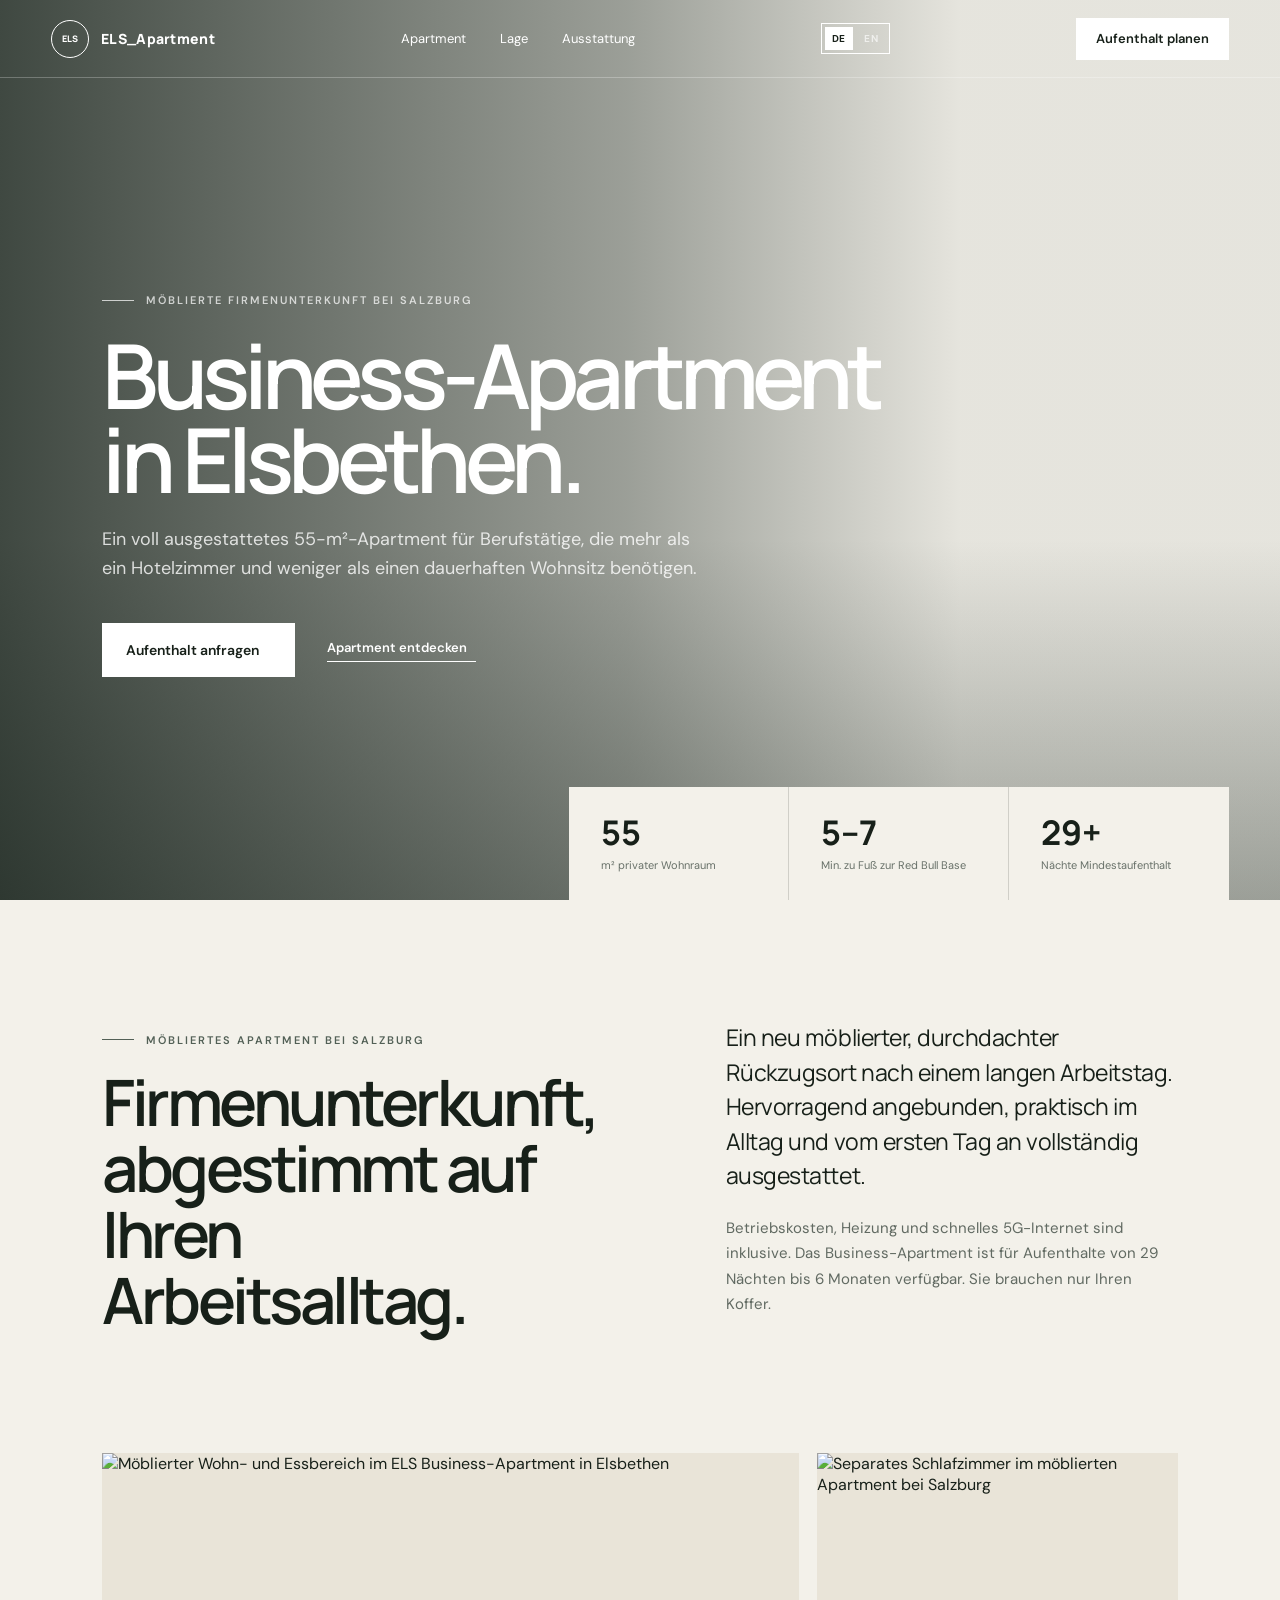
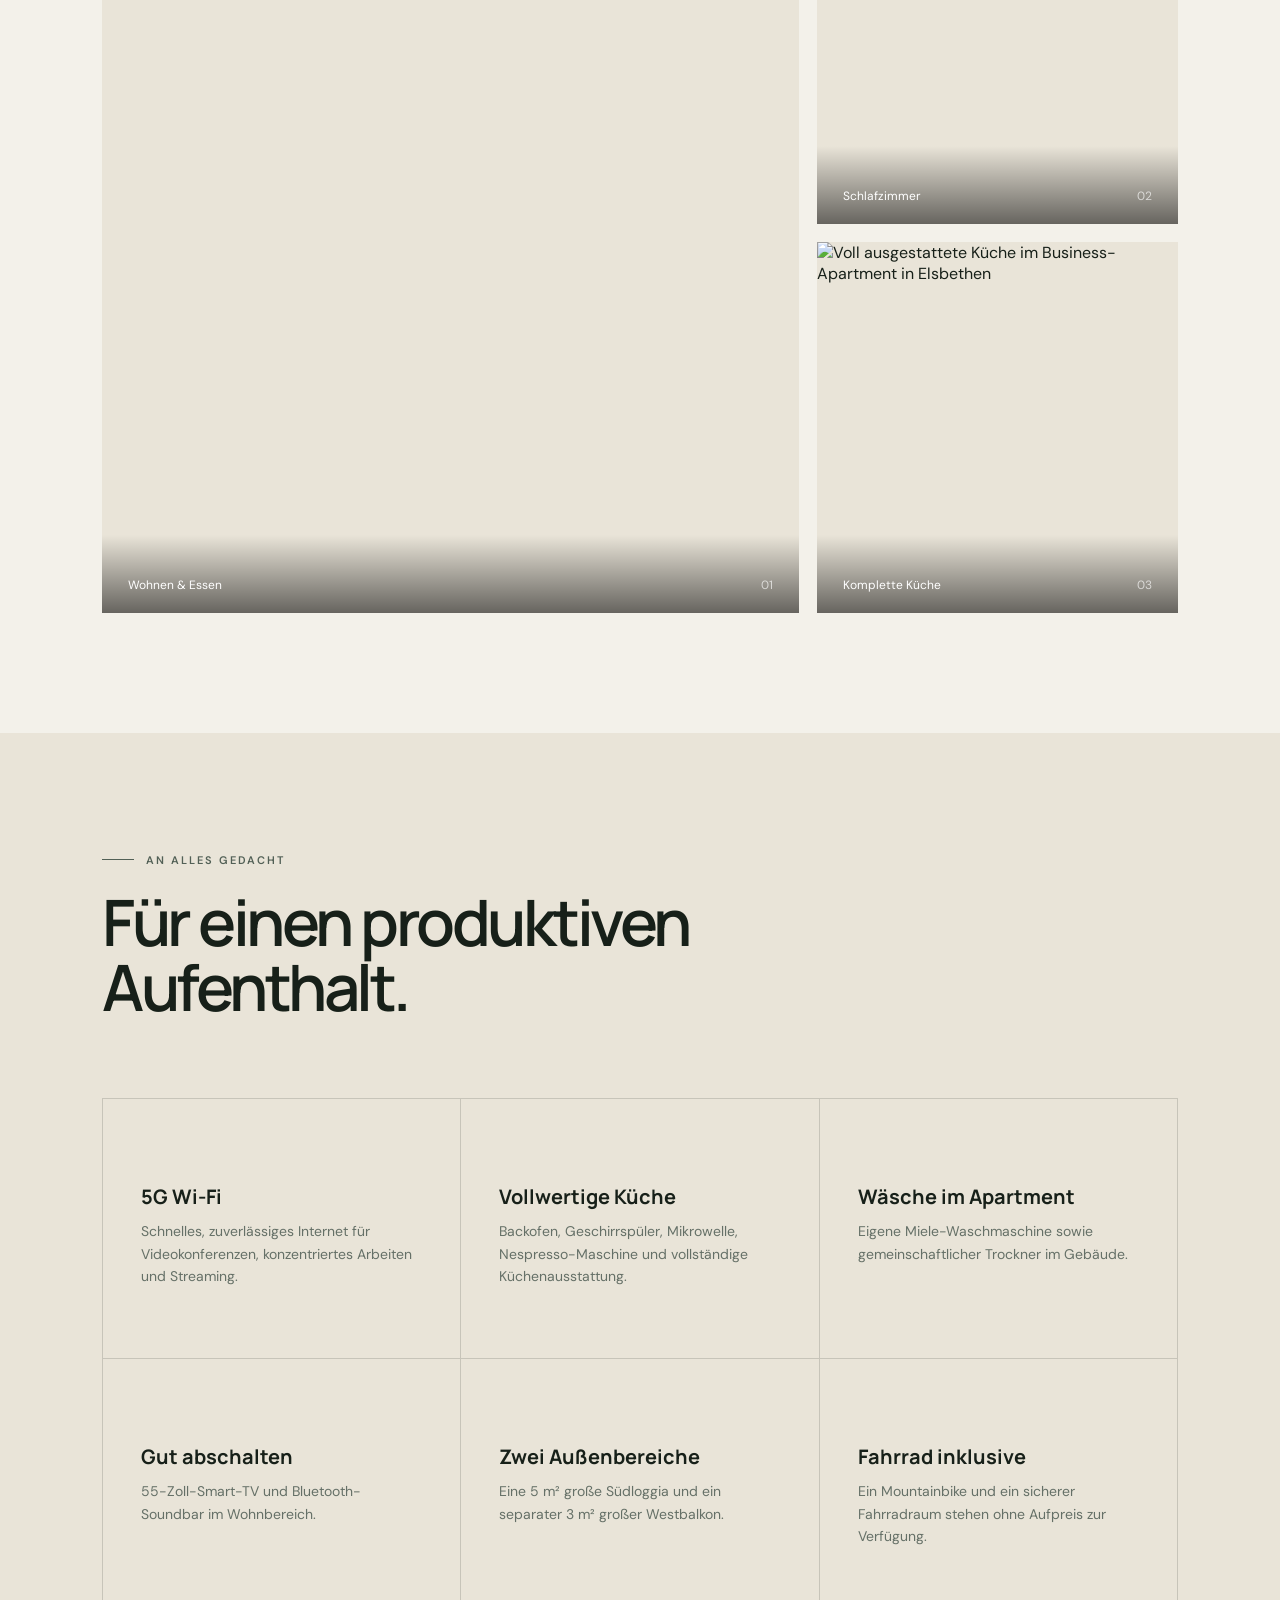
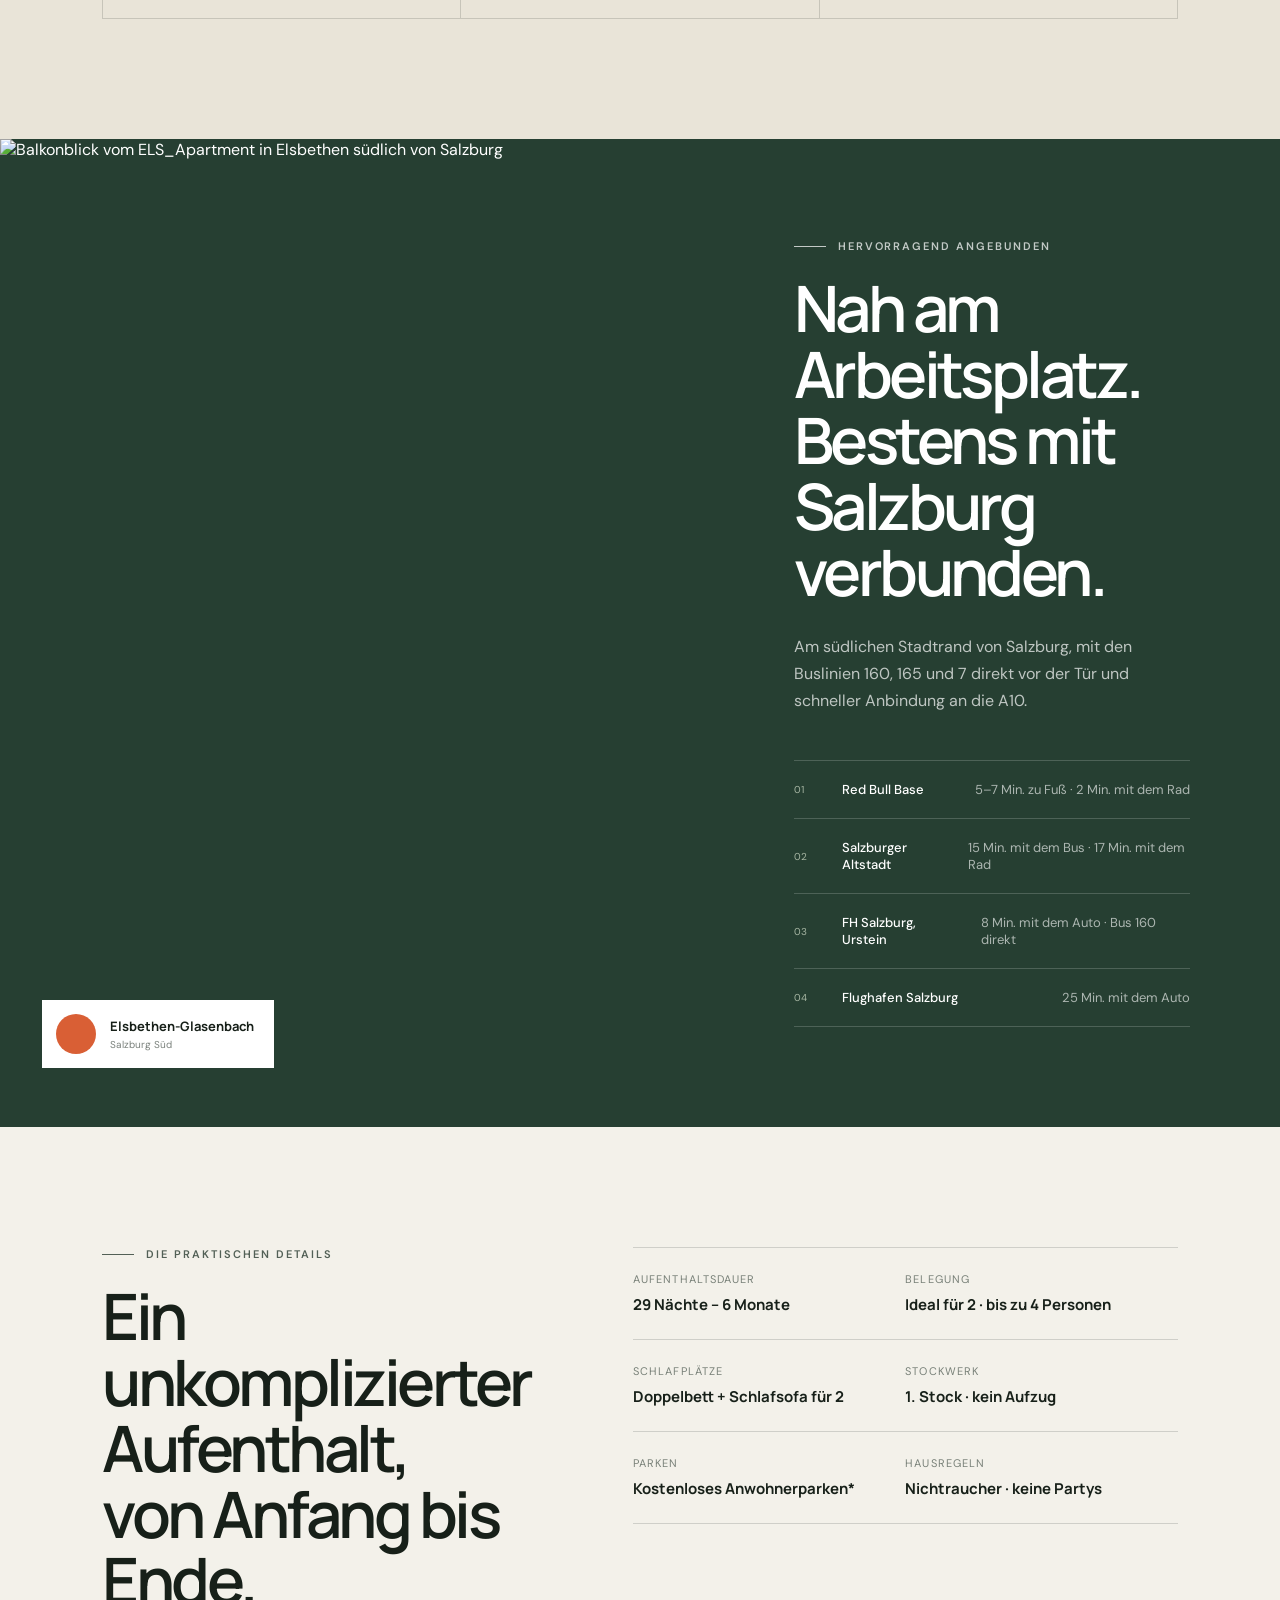
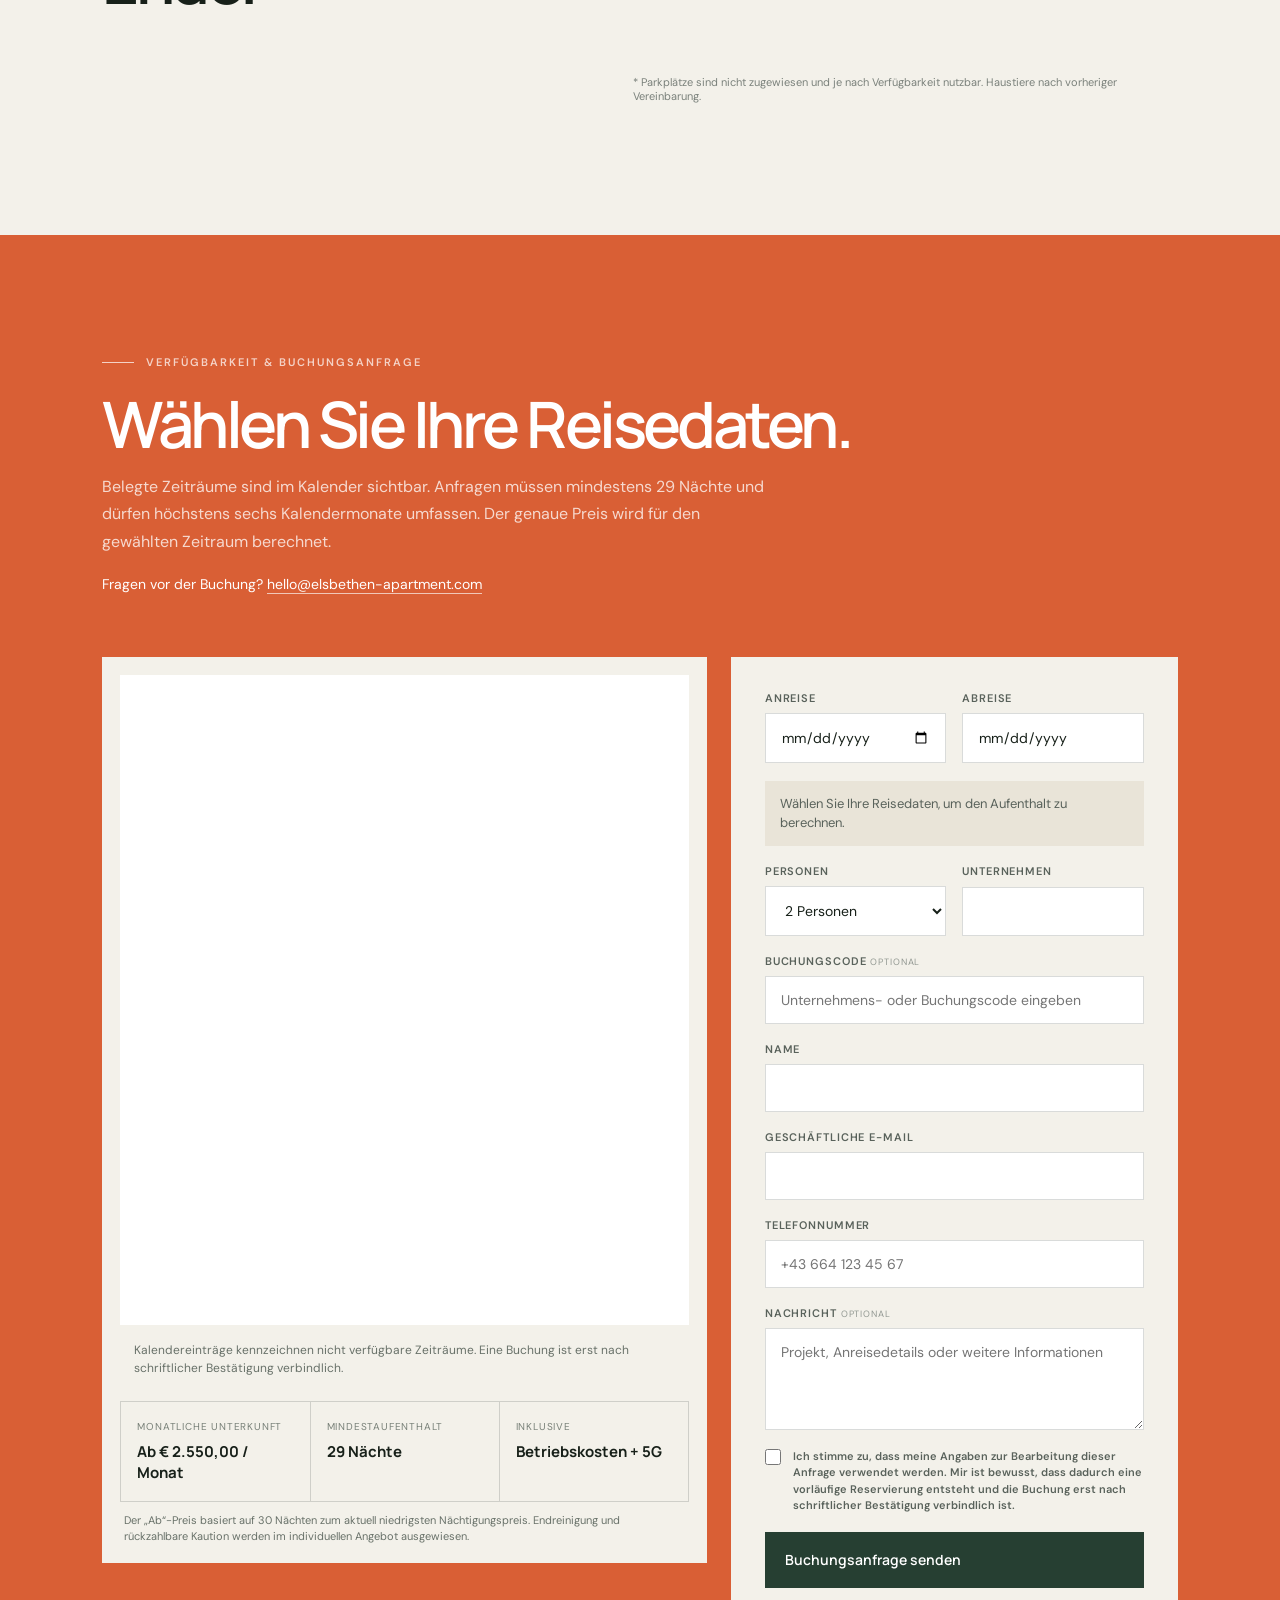
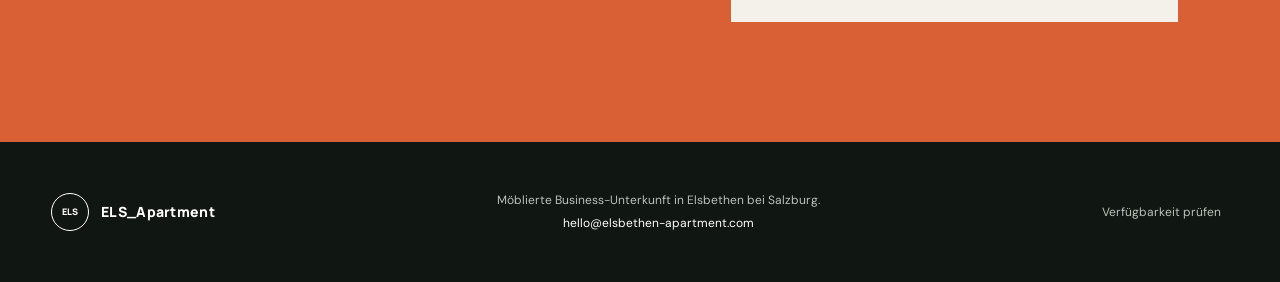
==== commit 89dfe02b: "Add managed booking discount codes" ====
--- a/de/index.html
+++ b/de/index.html
@@ -26,7 +26,7 @@
   <link rel="preconnect" href="https://fonts.googleapis.com">
   <link rel="preconnect" href="https://fonts.gstatic.com" crossorigin>
   <link href="https://fonts.googleapis.com/css2?family=DM+Sans:wght@400;500;600&family=Manrope:wght@500;600;700;800&display=swap" rel="stylesheet">
-  <link rel="stylesheet" href="../styles.css">
+  <link rel="stylesheet" href="../styles.css?v=20260614-2">
   <script src="https://unpkg.com/lucide@0.468.0/dist/umd/lucide.min.js" defer></script>
   <script type="application/ld+json">
   {
@@ -295,6 +295,17 @@
           </div>
 
           <label>
+            <span>Buchungscode <small>Optional</small></span>
+            <input
+              type="text"
+              id="booking-code"
+              name="bookingCode"
+              autocomplete="off"
+              maxlength="40"
+              placeholder="Unternehmens- oder Buchungscode eingeben">
+          </label>
+
+          <label>
             <span>Name</span>
             <input type="text" name="name" autocomplete="name" required>
           </label>
@@ -346,6 +357,6 @@
     <a href="#inquire">Verfügbarkeit prüfen <i data-lucide="calendar-days"></i></a>
   </footer>
 
-  <script src="../script.js"></script>
+  <script src="../script.js?v=20260614-2"></script>
 </body>
 </html>
--- a/styles.css
+++ b/styles.css
@@ -198,6 +198,8 @@
 .price-line strong { color: var(--ink); font-weight: 600; }
 .price-line.total { margin-top: 4px; padding-top: 13px; border-top: 1px solid var(--line); color: var(--ink); font-family: var(--display); font-size: 16px; }
 .price-line.deposit { font-size: 11px; }
+.price-line.discount { color: var(--green); }
+.price-line.discount strong { color: var(--green); }
 .price-disclaimer { margin: 3px 0 0; color: #838a84; font-size: 10px; line-height: 1.5; }
 .consent { grid-template-columns: 18px 1fr !important; align-items: start; gap: 10px !important; }
 .consent input { width: 16px; height: 16px; margin: 1px 0 0; accent-color: var(--green); }
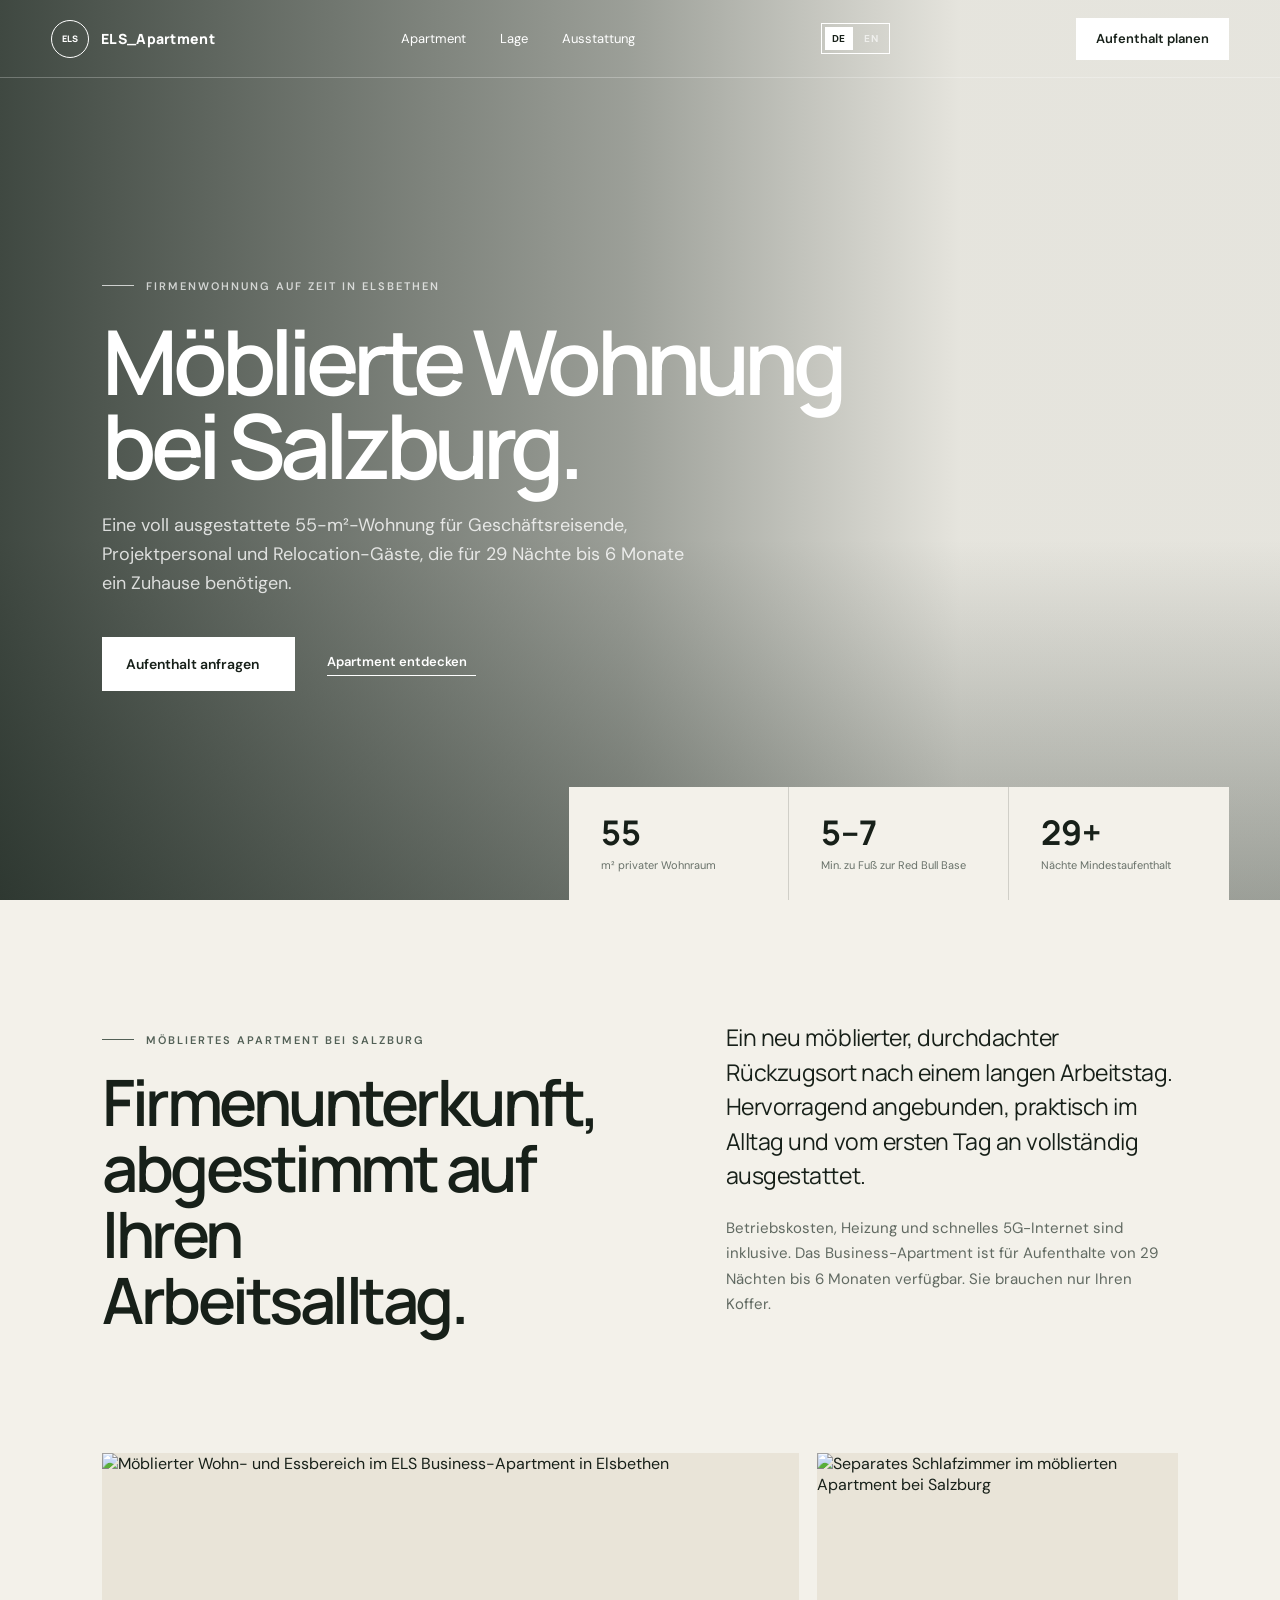
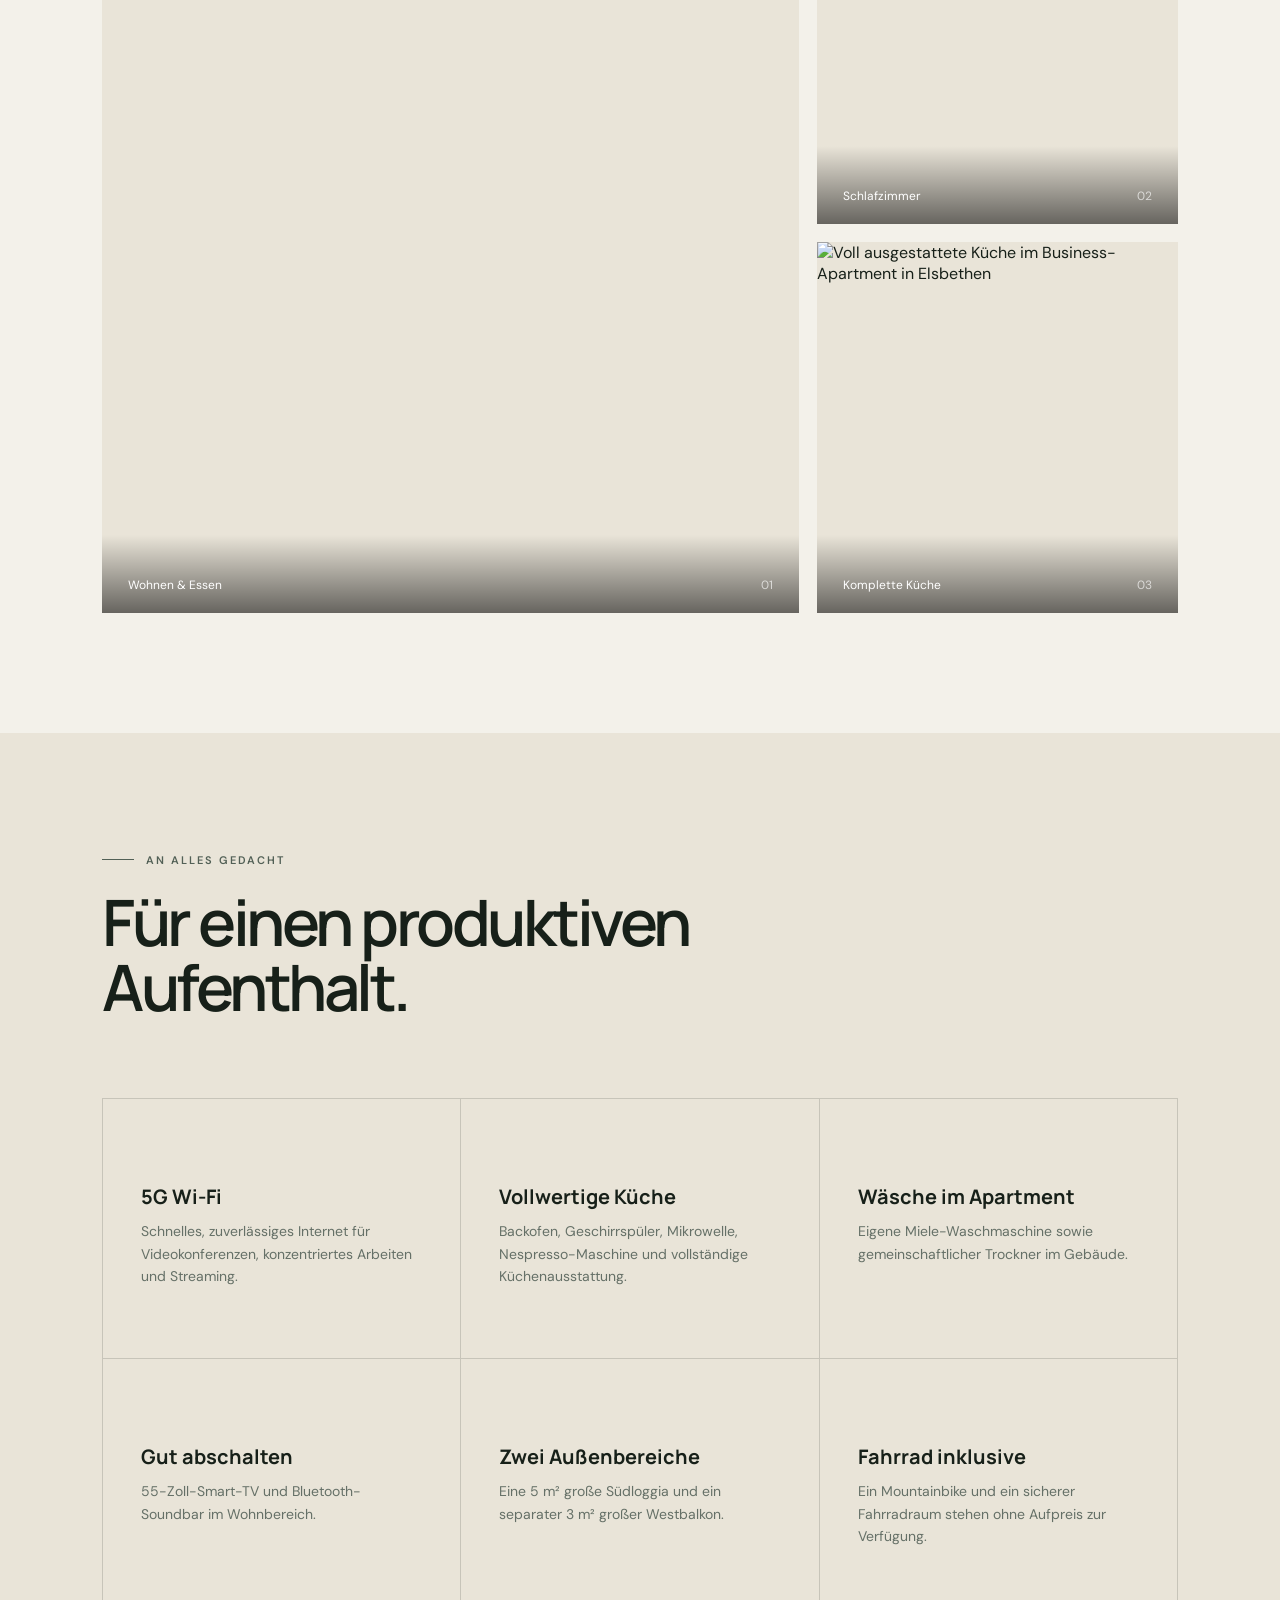
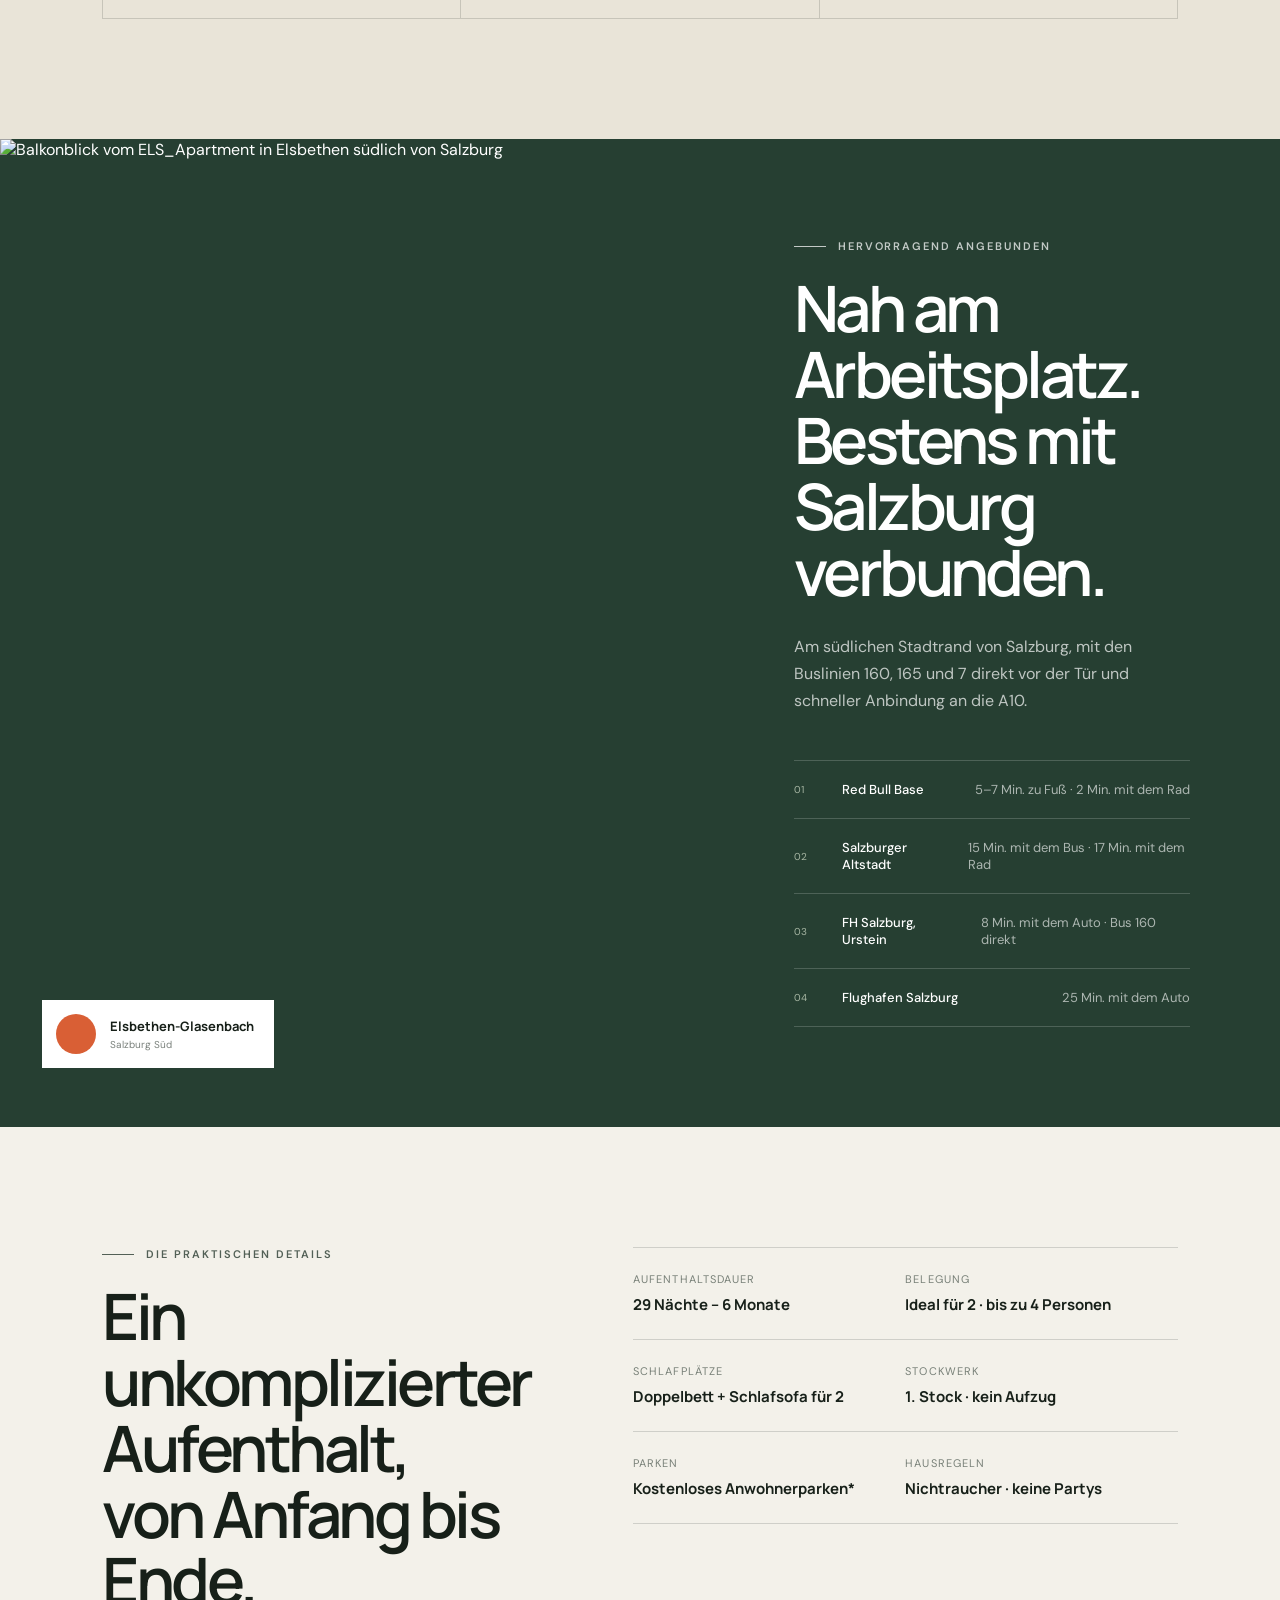
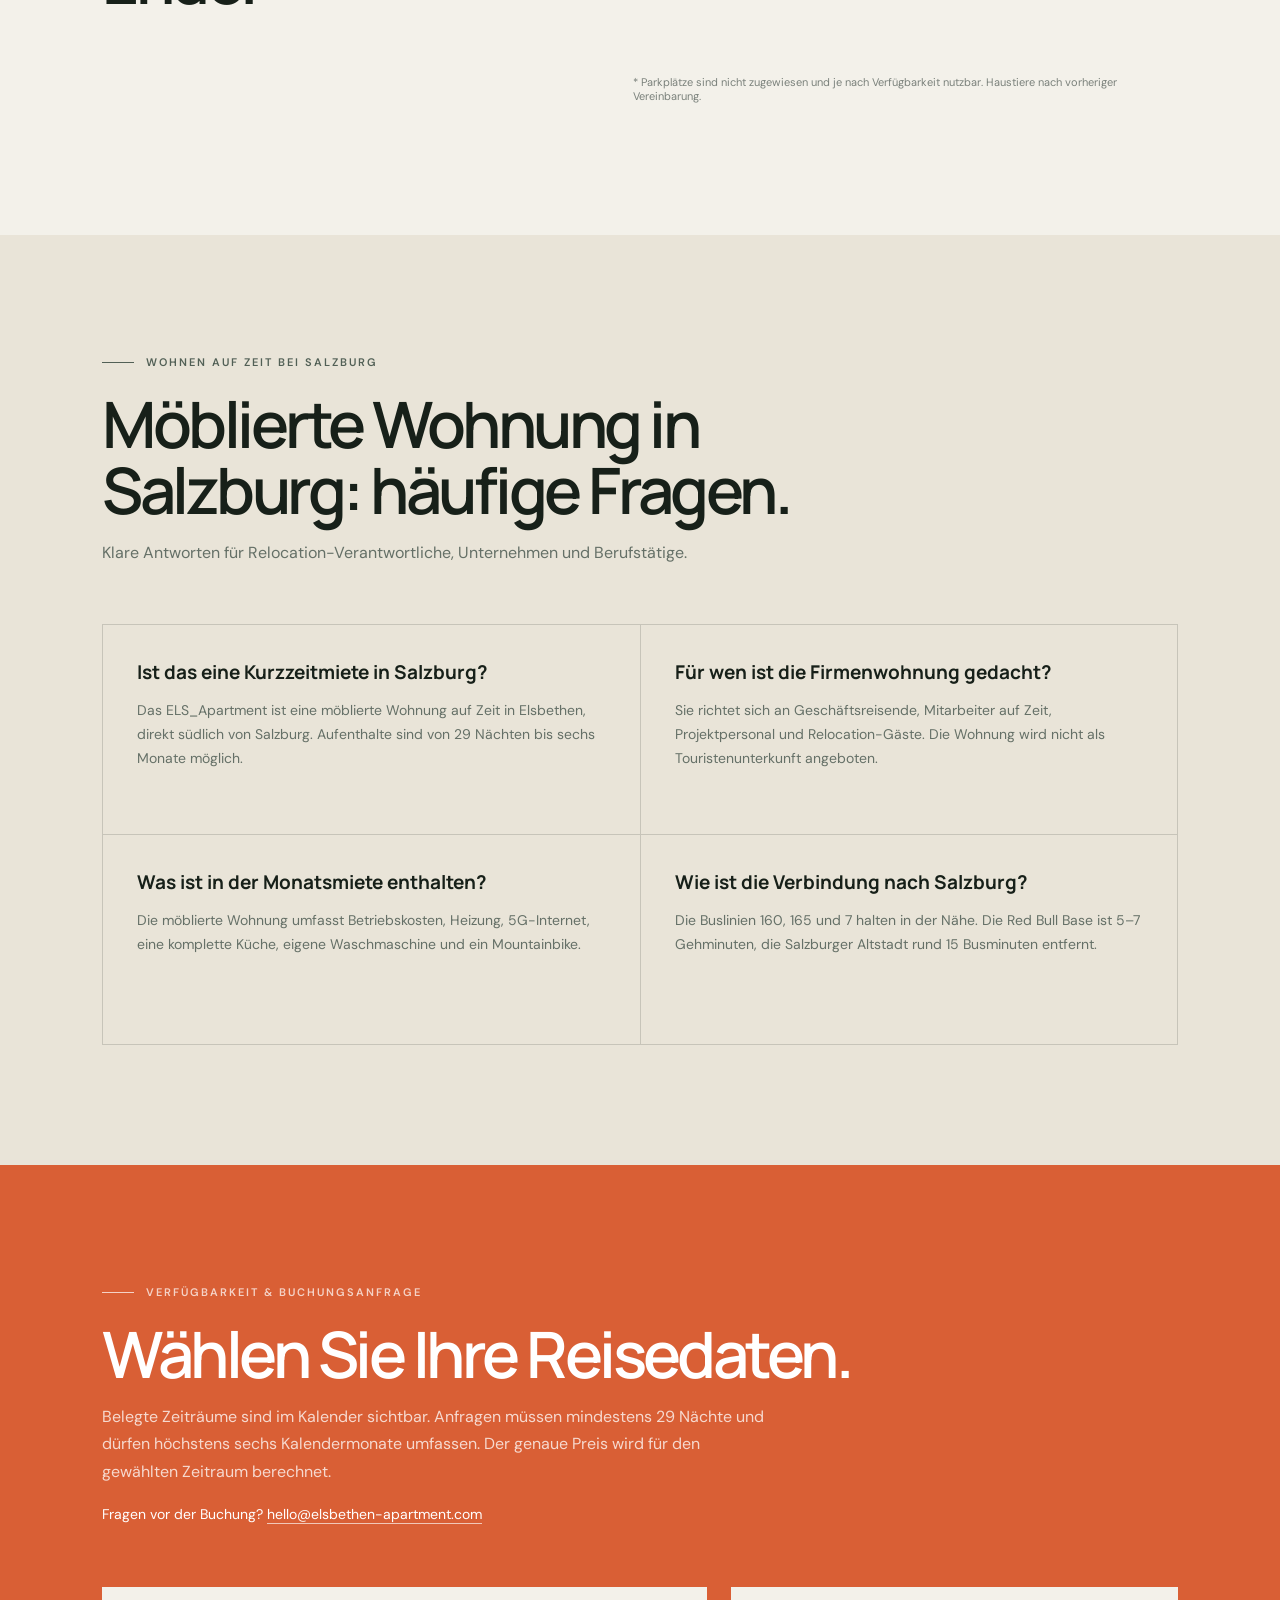
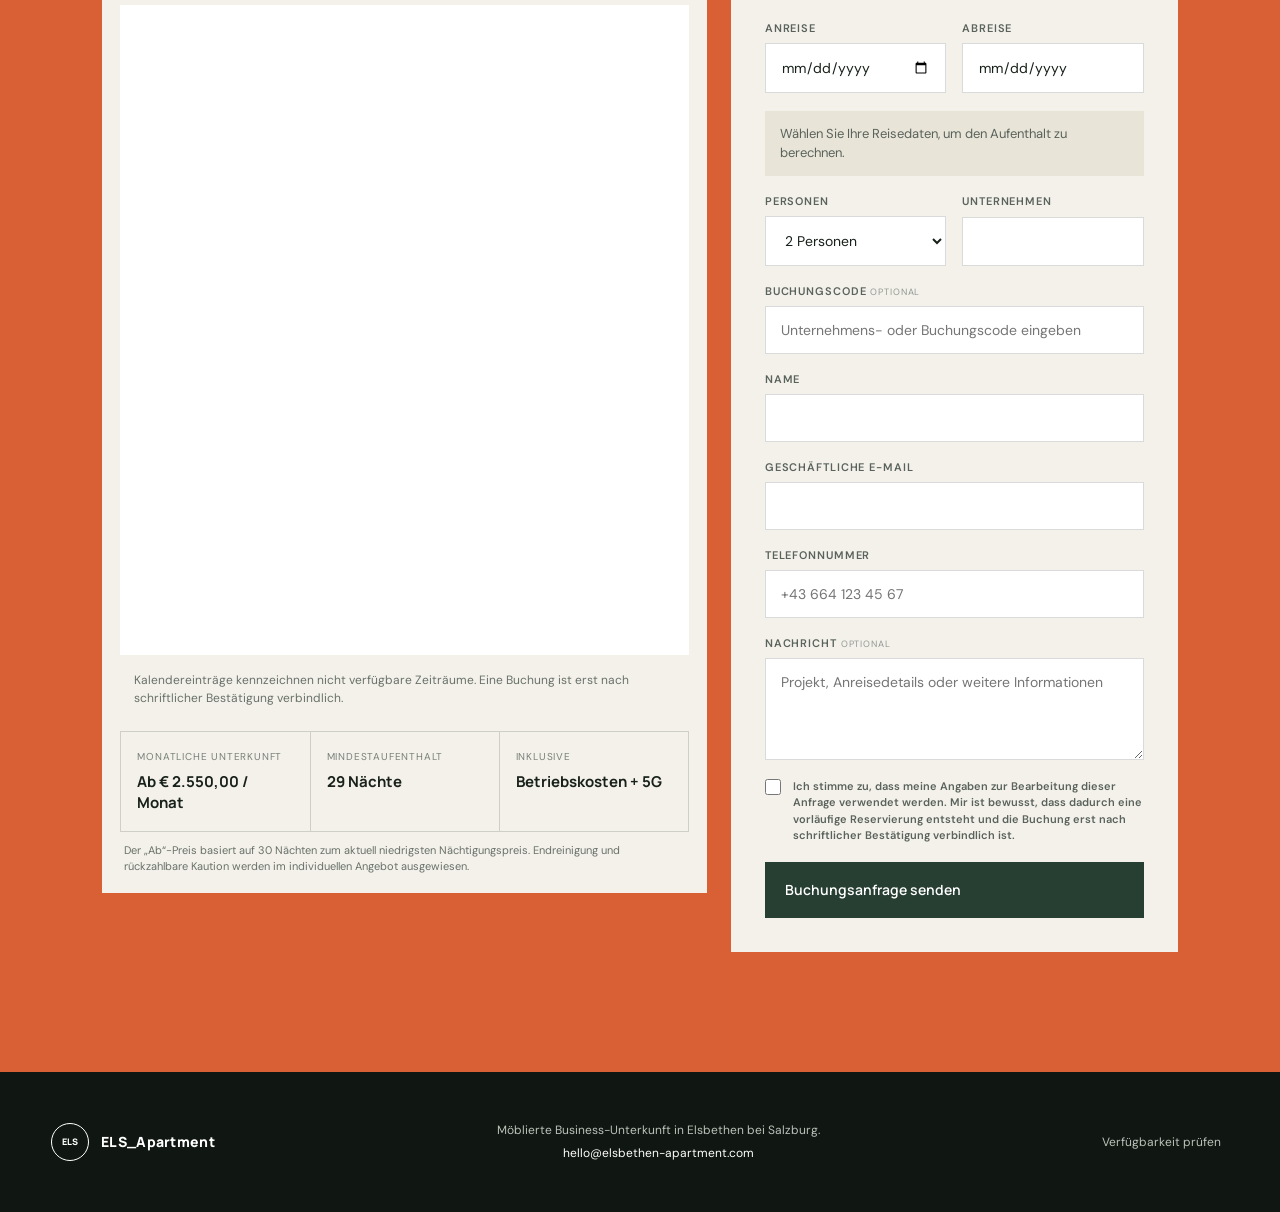
==== commit b88dbbaf: "Improve search visibility and add site identity assets" ====
--- a/de/index.html
+++ b/de/index.html
@@ -3,38 +3,50 @@
 <head>
   <meta charset="UTF-8">
   <meta name="viewport" content="width=device-width, initial-scale=1.0">
-  <meta name="description" content="Möbliertes 55-m²-Business-Apartment in Elsbethen bei Salzburg für Aufenthalte von 29 Nächten bis 6 Monaten. 5G-WLAN, Küche und 5–7 Gehminuten zur Red Bull Base.">
+  <meta name="description" content="Möblierte Wohnung bei Salzburg für Firmen, Relocation und Wohnen auf Zeit von 29 Nächten bis 6 Monaten. In Elsbethen mit 5G-WLAN und Küche.">
   <meta name="robots" content="index, follow, max-image-preview:large">
   <meta name="theme-color" content="#263f32">
   <meta property="og:type" content="website">
   <meta property="og:locale" content="de_AT">
   <meta property="og:site_name" content="ELS_Apartment">
-  <meta property="og:title" content="Möbliertes Business-Apartment in Elsbethen | ELS_Apartment">
-  <meta property="og:description" content="Business-Unterkunft bei Salzburg für 29 Nächte bis 6 Monate, mit 5G-WLAN, voll ausgestatteter Küche und Platz für bis zu vier Personen.">
+  <meta property="og:title" content="Möblierte Wohnung Salzburg auf Zeit | ELS_Apartment">
+  <meta property="og:description" content="Firmenwohnung in Elsbethen bei Salzburg für 29 Nächte bis 6 Monate, mit 5G-WLAN, voll ausgestatteter Küche und Platz für bis zu vier Personen.">
   <meta property="og:url" content="https://elsbethen-apartment.com/de/">
   <meta property="og:image" content="https://www.kurzzeitmiete.at/Accommodations/49608590/NEU-Erstbezug-%20Premium%20Apartment%20Elsbethen%2C%20zu%20Fu%C3%9F%20zur%20Red%20Bull%20Base%2C%20Top%20Infrastruktur%20und%20Verkehrsanbindung%20%28Bus-Zug-Rad%29%2C%20Rad%20incl.-49608592/image-thumb__198722__gallery-full/2598994867-IMG_1857.JPG@2x.webp">
   <meta property="og:image:alt" content="Möblierter Wohn- und Essbereich im ELS_Apartment in Elsbethen bei Salzburg">
   <meta name="twitter:card" content="summary_large_image">
-  <meta name="twitter:title" content="Möbliertes Business-Apartment in Elsbethen">
-  <meta name="twitter:description" content="Langzeitunterkunft für Unternehmen bei Salzburg und der Red Bull Base.">
-  <title>Business-Apartment Elsbethen bei Salzburg | ELS_Apartment</title>
+  <meta name="twitter:title" content="Möblierte Wohnung Salzburg auf Zeit">
+  <meta name="twitter:description" content="Firmenwohnung in Elsbethen bei Salzburg für Aufenthalte von 29 Nächten bis 6 Monaten.">
+  <title>Möblierte Wohnung Salzburg auf Zeit | ELS_Apartment</title>
   <link rel="canonical" href="https://elsbethen-apartment.com/de/">
   <link rel="alternate" hreflang="en" href="https://elsbethen-apartment.com/">
   <link rel="alternate" hreflang="de" href="https://elsbethen-apartment.com/de/">
   <link rel="alternate" hreflang="x-default" href="https://elsbethen-apartment.com/">
-  <link rel="icon" href="data:image/svg+xml,%3Csvg xmlns='http://www.w3.org/2000/svg' viewBox='0 0 64 64'%3E%3Crect width='64' height='64' rx='32' fill='%23263f32'/%3E%3Ctext x='32' y='39' text-anchor='middle' font-family='Arial' font-size='22' font-weight='700' fill='white'%3EELS%3C/text%3E%3C/svg%3E">
+  <link rel="icon" href="/favicon.ico" sizes="any">
+  <link rel="icon" href="/favicon.svg" type="image/svg+xml">
+  <link rel="apple-touch-icon" href="/apple-touch-icon.png">
+  <link rel="manifest" href="/site.webmanifest">
   <link rel="preconnect" href="https://fonts.googleapis.com">
   <link rel="preconnect" href="https://fonts.gstatic.com" crossorigin>
   <link href="https://fonts.googleapis.com/css2?family=DM+Sans:wght@400;500;600&family=Manrope:wght@500;600;700;800&display=swap" rel="stylesheet">
-  <link rel="stylesheet" href="../styles.css?v=20260614-2">
+  <link rel="stylesheet" href="../styles.css?v=20260618">
   <script src="https://unpkg.com/lucide@0.468.0/dist/umd/lucide.min.js" defer></script>
   <script type="application/ld+json">
   {
     "@context": "https://schema.org",
-    "@type": "Apartment",
+    "@type": ["Apartment", "Accommodation"],
+    "@id": "https://elsbethen-apartment.com/#apartment",
     "name": "ELS_Apartment",
     "url": "https://elsbethen-apartment.com/de/",
-    "description": "Voll möbliertes 55 Quadratmeter großes Business-Apartment in Elsbethen bei Salzburg für berufliche Aufenthalte von 29 Nächten bis 6 Monaten.",
+    "mainEntityOfPage": "https://elsbethen-apartment.com/de/",
+    "description": "Möblierte 55-Quadratmeter-Wohnung in Elsbethen bei Salzburg für Firmen, Relocation, Mitarbeiter und Wohnen auf Zeit von 29 Nächten bis 6 Monaten.",
+    "email": "hello@elsbethen-apartment.com",
+    "image": "https://www.kurzzeitmiete.at/Accommodations/49608590/NEU-Erstbezug-%20Premium%20Apartment%20Elsbethen%2C%20zu%20Fu%C3%9F%20zur%20Red%20Bull%20Base%2C%20Top%20Infrastruktur%20und%20Verkehrsanbindung%20%28Bus-Zug-Rad%29%2C%20Rad%20incl.-49608592/image-thumb__198722__gallery-full/2598994867-IMG_1857.JPG@2x.webp",
+    "sameAs": "https://www.kurzzeitmiete.at/de/Unterk%C3%BCnfte/NEU-Erstbezug-Premium-Apartment-Elsbethen-zu-Fu%C3%9F-zur-Red-Bull-Base-Top-Infrastruktur-und-Verkehrsanbindung-(Bus-Zug-Rad)-Rad-incl_a_49608592",
+    "audience": {
+      "@type": "BusinessAudience",
+      "audienceType": "Geschäftsreisende, Mitarbeiter auf Zeit und Relocation-Gäste"
+    },
     "address": {
       "@type": "PostalAddress",
       "addressLocality": "Elsbethen",
@@ -55,6 +67,11 @@
     },
     "petsAllowed": "Haustiere nach vorheriger Vereinbarung",
     "smokingAllowed": false,
+    "additionalProperty": [
+      {"@type": "PropertyValue", "name": "Mindestaufenthalt", "value": "29 Nächte"},
+      {"@type": "PropertyValue", "name": "Maximaler Aufenthalt", "value": "6 Monate"},
+      {"@type": "PropertyValue", "name": "Mietart", "value": "Möblierte Firmenwohnung auf Zeit"}
+    ],
     "amenityFeature": [
       {"@type": "LocationFeatureSpecification", "name": "5G Wi-Fi", "value": true},
       {"@type": "LocationFeatureSpecification", "name": "Eigene Küche", "value": true},
@@ -62,6 +79,40 @@
       {"@type": "LocationFeatureSpecification", "name": "Zwei Balkone", "value": true},
       {"@type": "LocationFeatureSpecification", "name": "Mountainbike inklusive", "value": true},
       {"@type": "LocationFeatureSpecification", "name": "Kostenloses Anwohnerparken", "value": true}
+    ]
+  }
+  </script>
+  <script type="application/ld+json">
+  {
+    "@context": "https://schema.org",
+    "@type": "WebSite",
+    "@id": "https://elsbethen-apartment.com/#website",
+    "url": "https://elsbethen-apartment.com/",
+    "name": "ELS_Apartment",
+    "inLanguage": ["en", "de"],
+    "about": {"@id": "https://elsbethen-apartment.com/#apartment"}
+  }
+  </script>
+  <script type="application/ld+json">
+  {
+    "@context": "https://schema.org",
+    "@type": "FAQPage",
+    "mainEntity": [
+      {
+        "@type": "Question",
+        "name": "Ist das ELS_Apartment eine Wohnung auf Zeit in Salzburg?",
+        "acceptedAnswer": {"@type": "Answer", "text": "Das ELS_Apartment ist eine möblierte Wohnung in Elsbethen am südlichen Stadtrand von Salzburg. Berufliche Aufenthalte sind von 29 Nächten bis 6 Monaten möglich."}
+      },
+      {
+        "@type": "Question",
+        "name": "Für wen ist die möblierte Wohnung gedacht?",
+        "acceptedAnswer": {"@type": "Answer", "text": "Die Firmenwohnung richtet sich an Geschäftsreisende, Mitarbeiter auf Zeit, Projektpersonal und Relocation-Gäste, nicht an touristische Aufenthalte."}
+      },
+      {
+        "@type": "Question",
+        "name": "Wie viele Personen können übernachten?",
+        "acceptedAnswer": {"@type": "Answer", "text": "Die Wohnung ist ideal für ein bis zwei Personen und bietet mit dem Schlafsofa im Wohnzimmer Platz für bis zu vier Gäste."}
+      }
     ]
   }
   </script>
@@ -94,9 +145,9 @@
       </video>
       <div class="hero-shade"></div>
       <div class="hero-content">
-        <div class="eyebrow light"><span></span> Möblierte Firmenunterkunft bei Salzburg</div>
-        <h1>Business-Apartment<br>in Elsbethen.</h1>
-        <p>Ein voll ausgestattetes 55-m²-Apartment für Berufstätige, die mehr als ein Hotelzimmer und weniger als einen dauerhaften Wohnsitz benötigen.</p>
+        <div class="eyebrow light"><span></span> Firmenwohnung auf Zeit in Elsbethen</div>
+        <h1>Möblierte Wohnung<br>bei Salzburg.</h1>
+        <p>Eine voll ausgestattete 55-m²-Wohnung für Geschäftsreisende, Projektpersonal und Relocation-Gäste, die für 29 Nächte bis 6 Monate ein Zuhause benötigen.</p>
         <div class="hero-actions">
           <a class="button button-light" href="#inquire">Aufenthalt anfragen <i data-lucide="arrow-up-right"></i></a>
           <a class="text-link light-link" href="#apartment">Apartment entdecken <i data-lucide="arrow-down"></i></a>
@@ -211,6 +262,32 @@
         <div><span>Hausregeln</span><strong>Nichtraucher · keine Partys</strong></div>
       </div>
       <p class="fine-print">* Parkplätze sind nicht zugewiesen und je nach Verfügbarkeit nutzbar. Haustiere nach vorheriger Vereinbarung.</p>
+    </section>
+
+    <section class="faq section" id="faq">
+      <div class="section-heading">
+        <div class="eyebrow"><span></span> Wohnen auf Zeit bei Salzburg</div>
+        <h2>Möblierte Wohnung in Salzburg: häufige Fragen.</h2>
+        <p>Klare Antworten für Relocation-Verantwortliche, Unternehmen und Berufstätige.</p>
+      </div>
+      <div class="faq-grid">
+        <article>
+          <h3>Ist das eine Kurzzeitmiete in Salzburg?</h3>
+          <p>Das ELS_Apartment ist eine möblierte Wohnung auf Zeit in Elsbethen, direkt südlich von Salzburg. Aufenthalte sind von 29 Nächten bis sechs Monate möglich.</p>
+        </article>
+        <article>
+          <h3>Für wen ist die Firmenwohnung gedacht?</h3>
+          <p>Sie richtet sich an Geschäftsreisende, Mitarbeiter auf Zeit, Projektpersonal und Relocation-Gäste. Die Wohnung wird nicht als Touristenunterkunft angeboten.</p>
+        </article>
+        <article>
+          <h3>Was ist in der Monatsmiete enthalten?</h3>
+          <p>Die möblierte Wohnung umfasst Betriebskosten, Heizung, 5G-Internet, eine komplette Küche, eigene Waschmaschine und ein Mountainbike.</p>
+        </article>
+        <article>
+          <h3>Wie ist die Verbindung nach Salzburg?</h3>
+          <p>Die Buslinien 160, 165 und 7 halten in der Nähe. Die Red Bull Base ist 5–7 Gehminuten, die Salzburger Altstadt rund 15 Busminuten entfernt.</p>
+        </article>
+      </div>
     </section>
 
     <section class="booking section" id="inquire">
--- a/styles.css
+++ b/styles.css
@@ -146,6 +146,13 @@
 .stay-grid span { margin-bottom: 8px; color: #788078; font-size: 11px; text-transform: uppercase; letter-spacing: .1em; }
 .stay-grid strong { font-family: var(--display); font-size: 15px; }
 .fine-print { grid-column: 2; margin: -40px 0 0; color: #7a817b; font-size: 11px; }
+
+.faq { background: var(--cream); }
+.faq .section-heading > p { max-width: 650px; color: #657067; line-height: 1.7; }
+.faq-grid { display: grid; grid-template-columns: 1fr 1fr; margin-top: 58px; border-top: 1px solid var(--line); border-left: 1px solid var(--line); }
+.faq-grid article { min-height: 210px; padding: 34px; border-right: 1px solid var(--line); border-bottom: 1px solid var(--line); }
+.faq-grid h3 { margin: 0 0 14px; font-size: 19px; }
+.faq-grid p { margin: 0; color: #657067; font-size: 14px; line-height: 1.7; }
 
 .booking { background: var(--orange); }
 .booking-heading { max-width: 820px; color: white; }
@@ -257,6 +264,7 @@
   .gallery-stack { grid-template-columns: 1fr 1fr; grid-template-rows: 1fr; }
   .gallery-stack img { height: 320px; }
   .feature-grid { grid-template-columns: 1fr 1fr; }
+  .faq-grid { grid-template-columns: 1fr; }
   .location { grid-template-columns: 1fr; }
   .location-visual { min-height: 600px; }
   .fine-print { grid-column: 1; margin: -30px 0 0; }
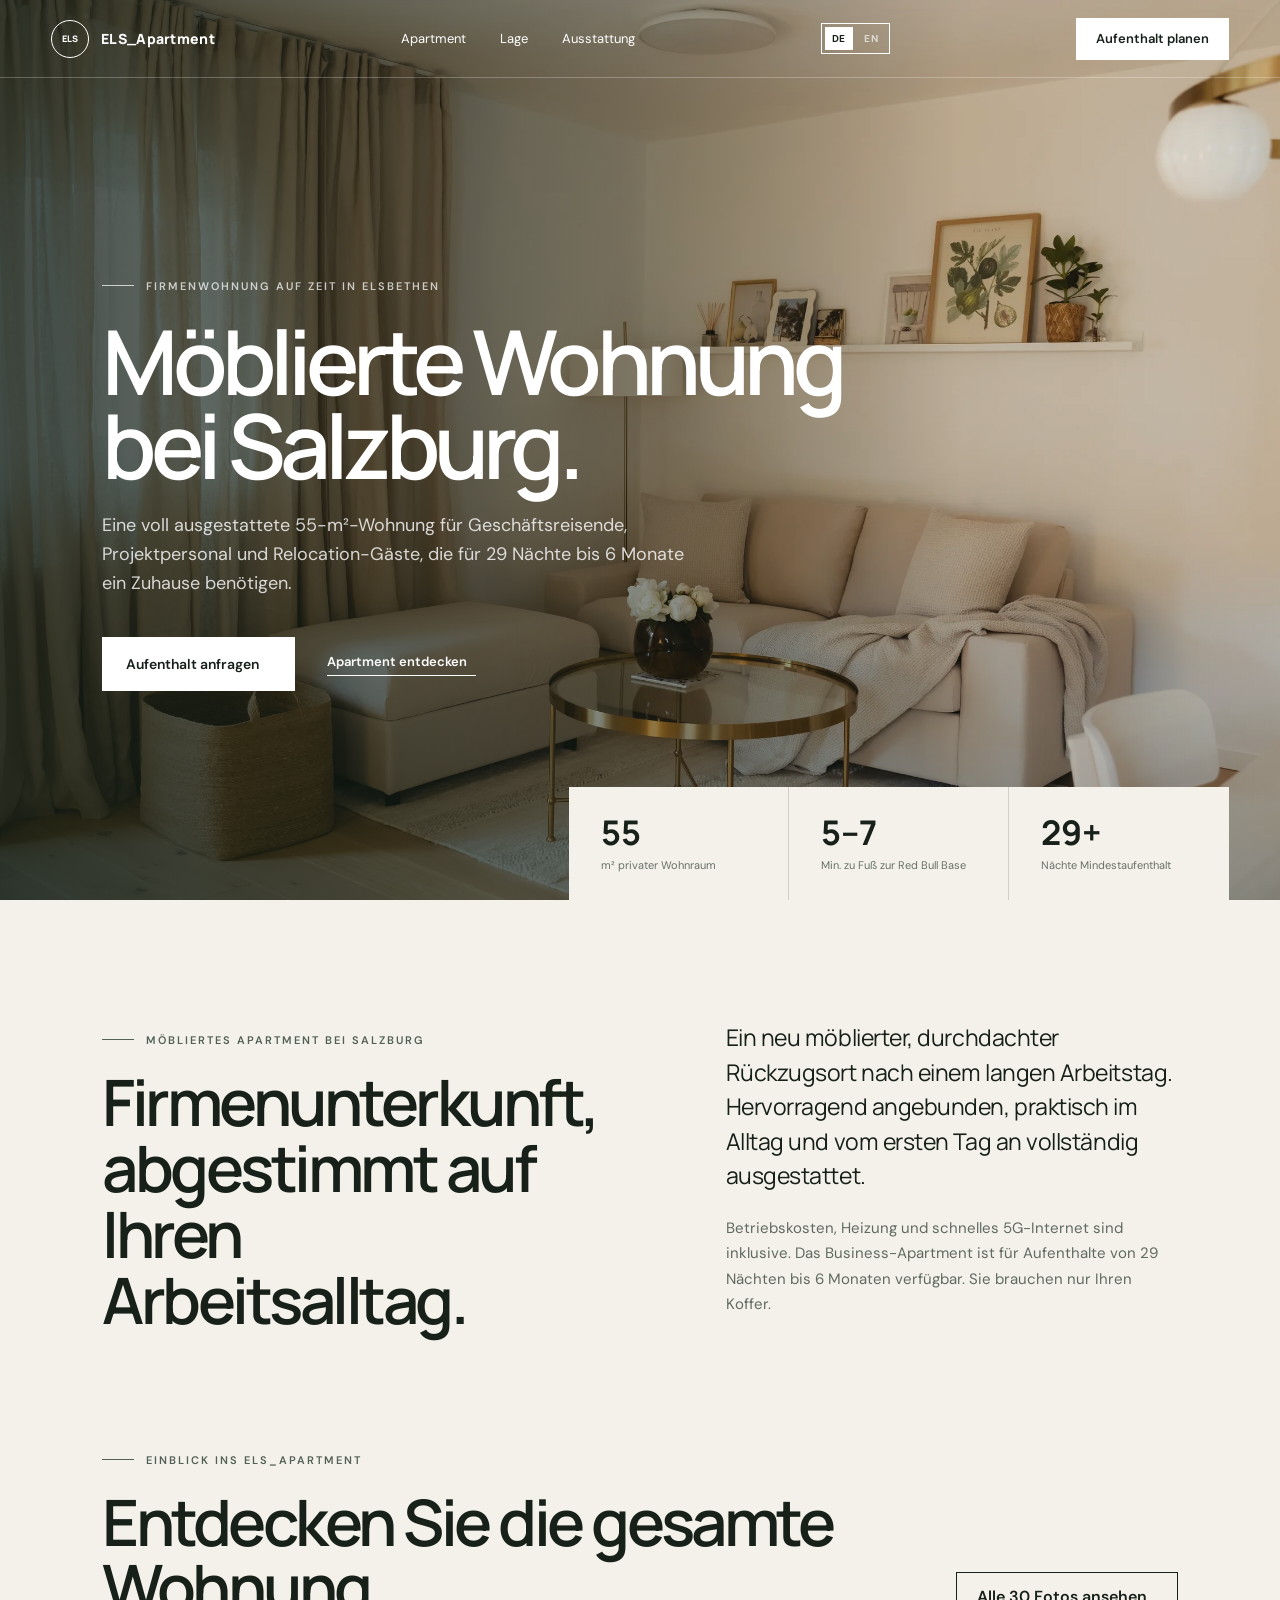
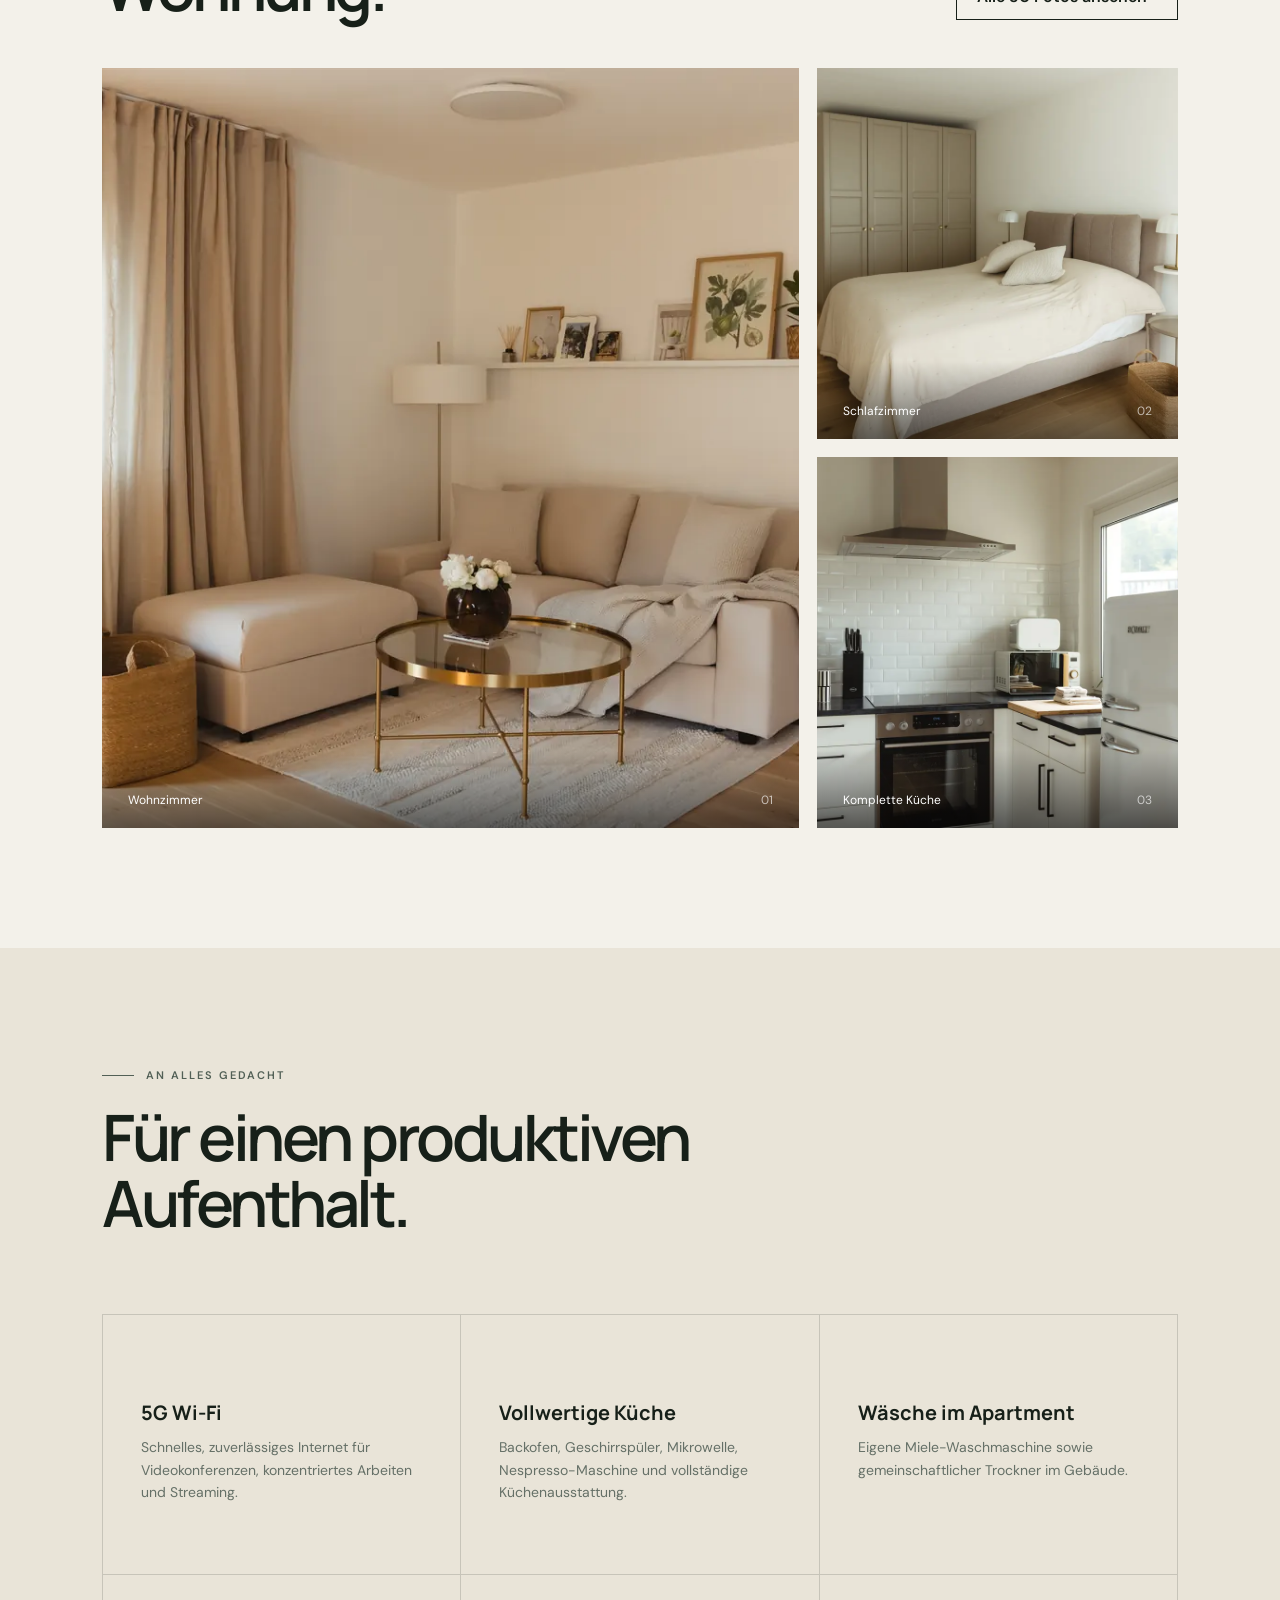
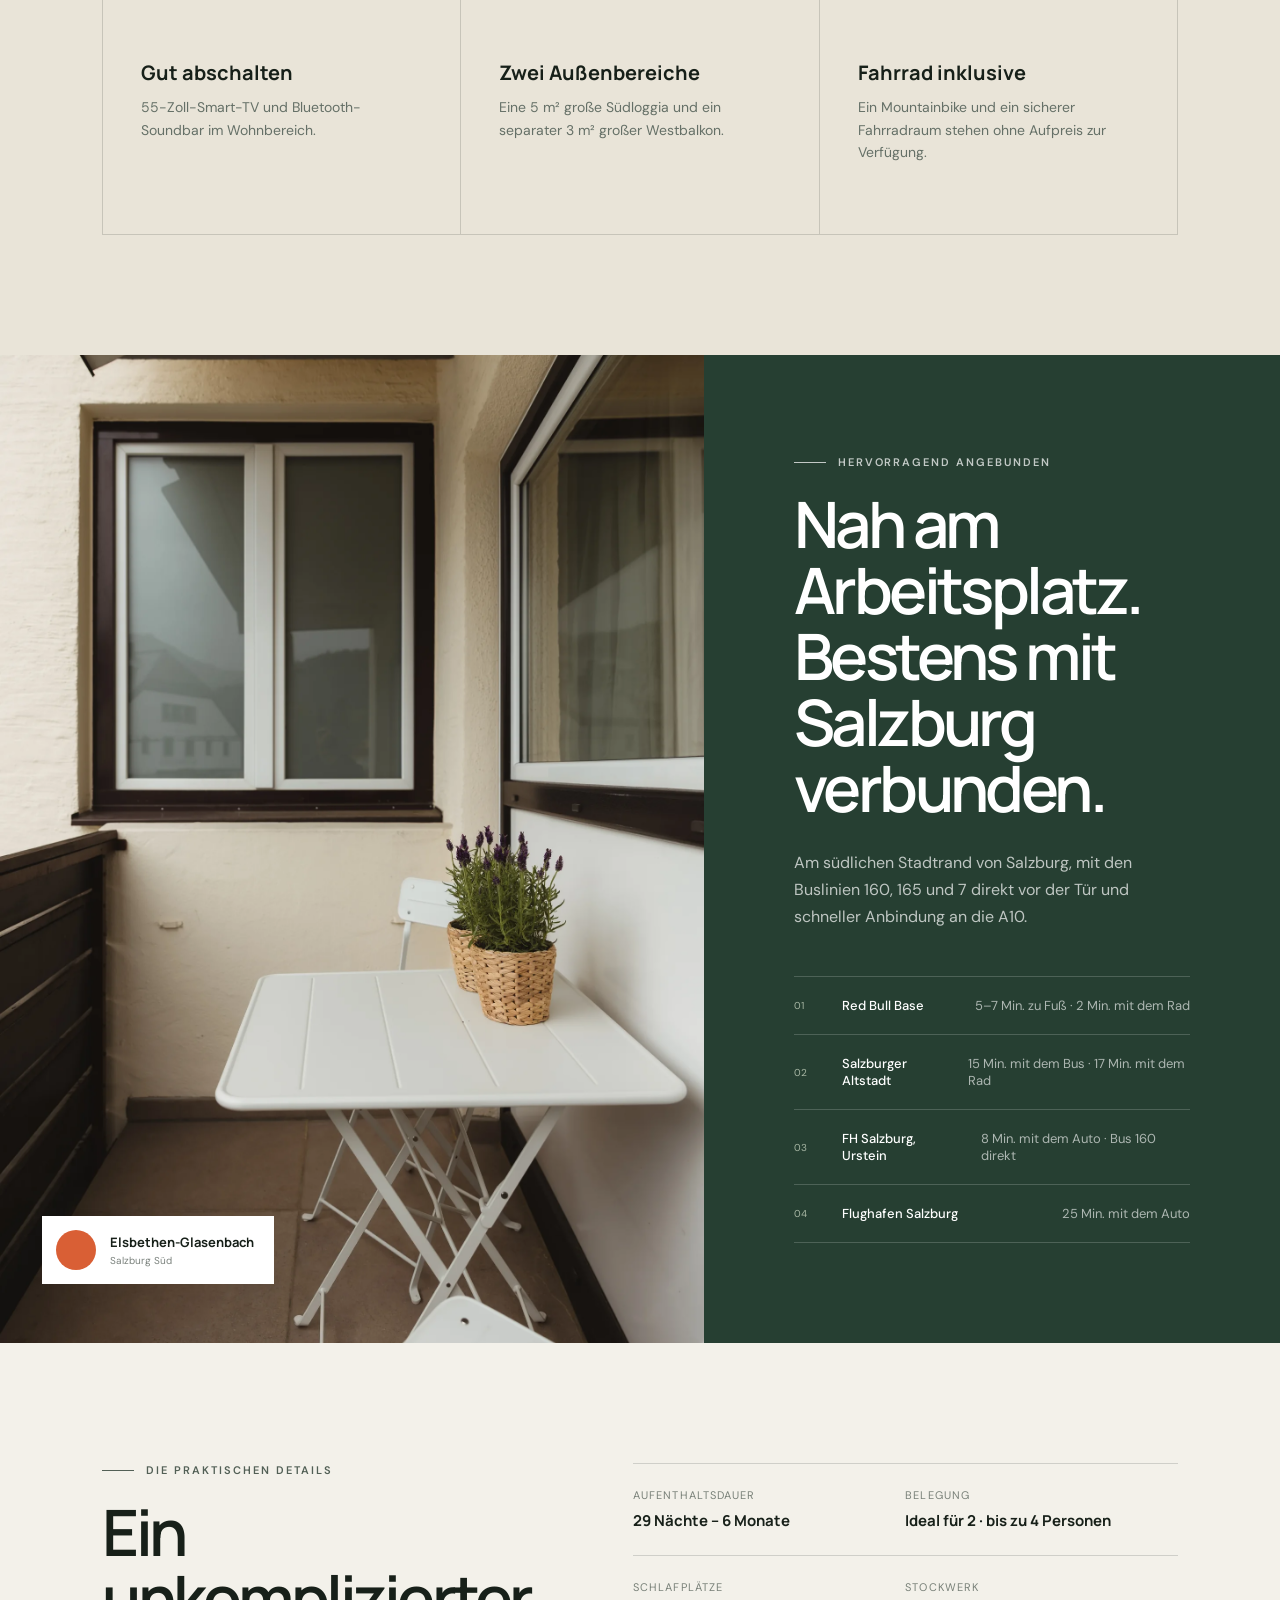
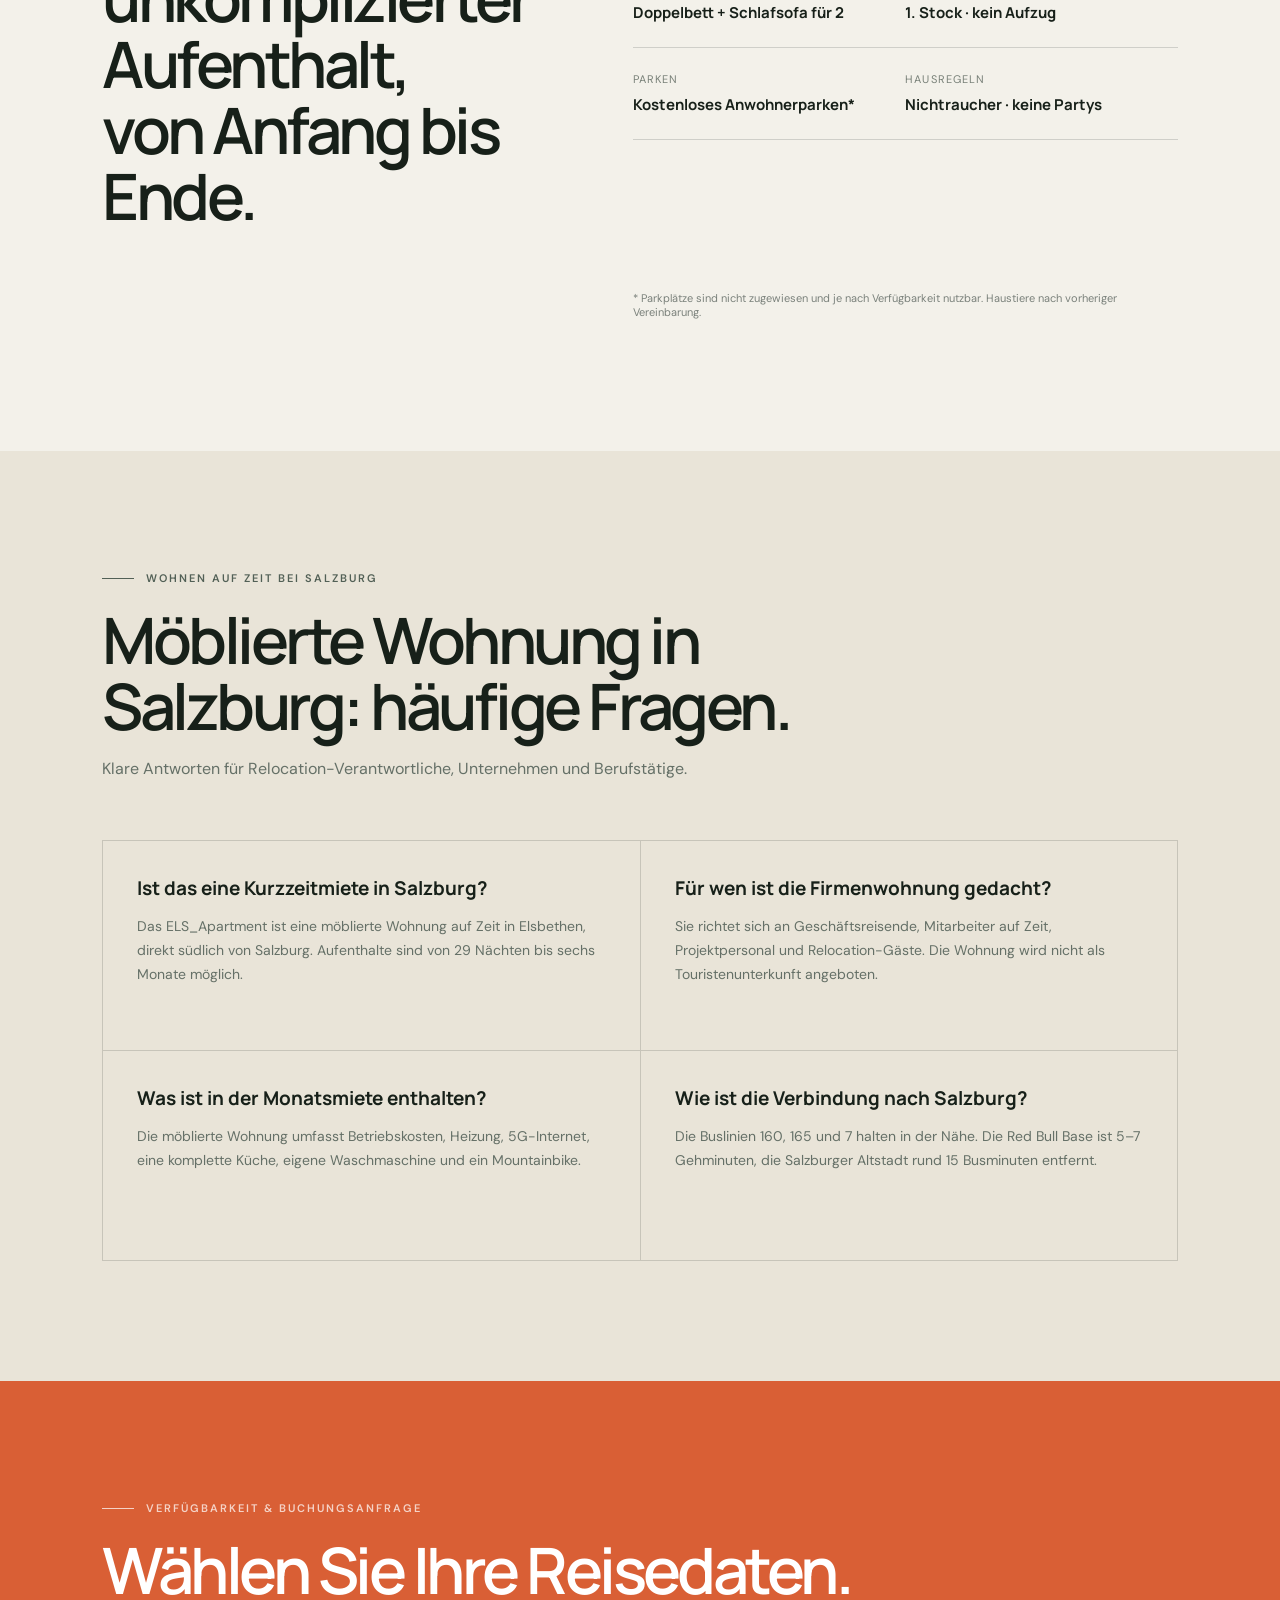
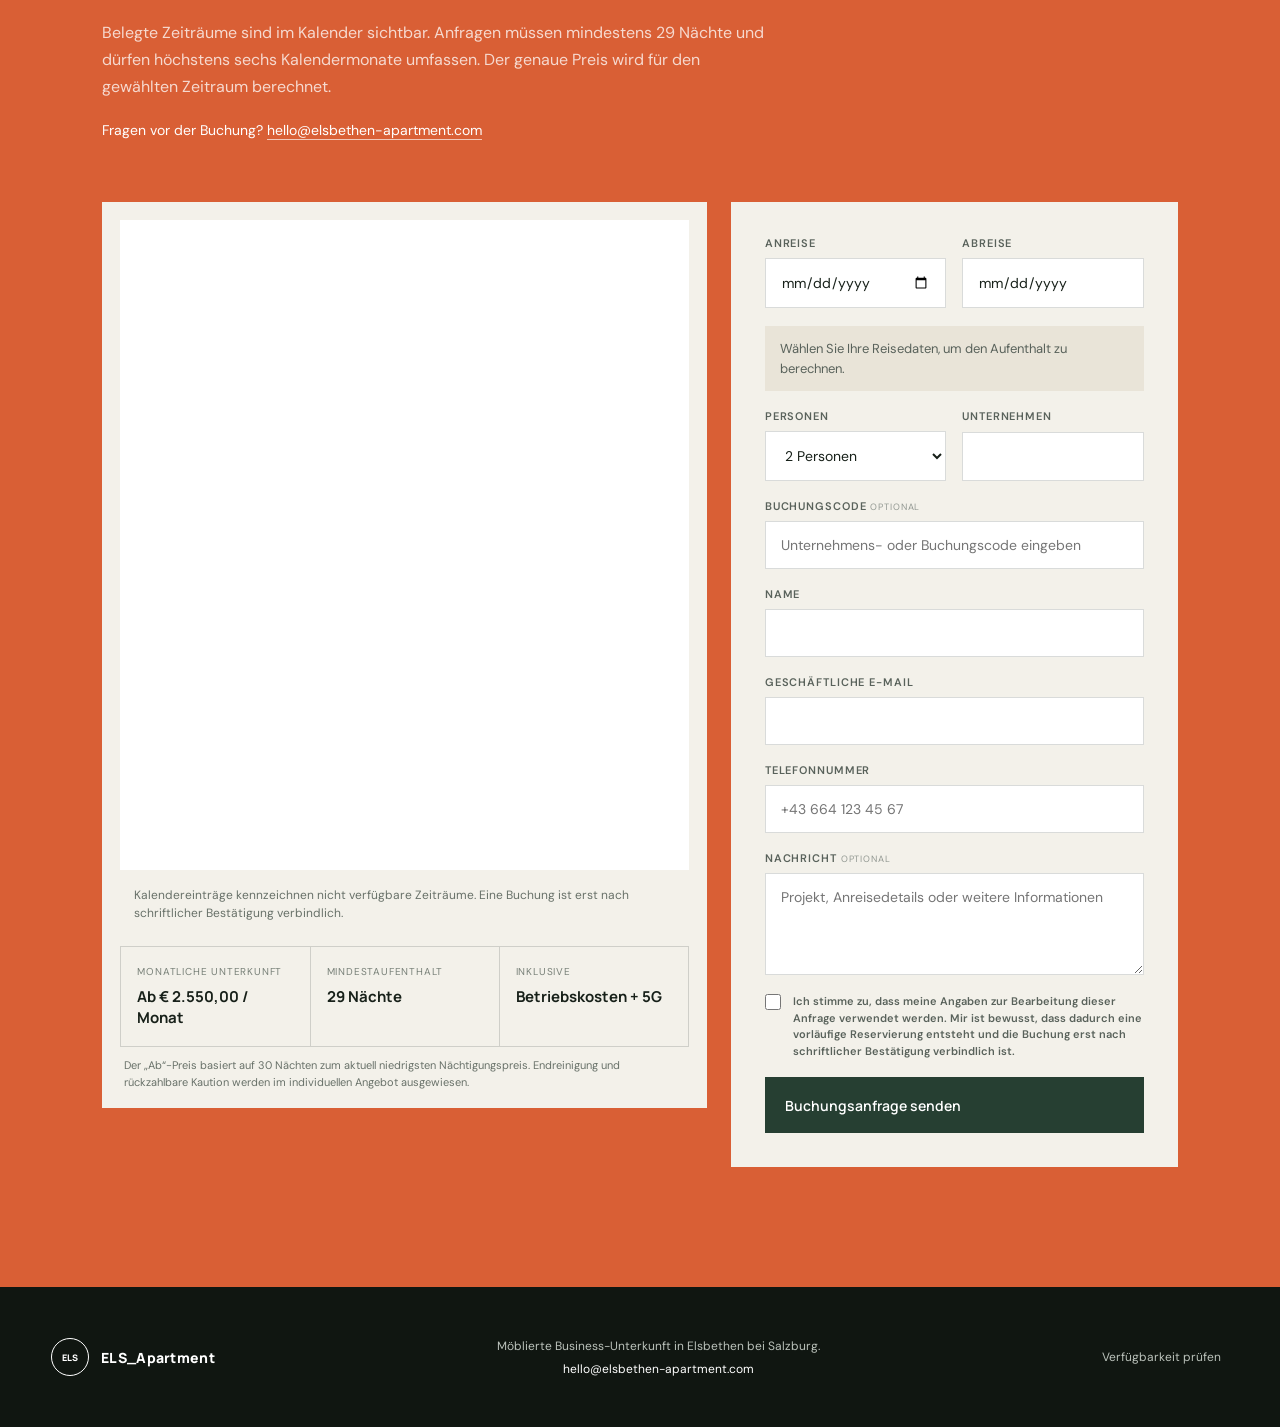
==== commit f60daa26: "Add optimized apartment photo gallery" ====
--- a/de/index.html
+++ b/de/index.html
@@ -12,7 +12,7 @@
   <meta property="og:title" content="Möblierte Wohnung Salzburg auf Zeit | ELS_Apartment">
   <meta property="og:description" content="Firmenwohnung in Elsbethen bei Salzburg für 29 Nächte bis 6 Monate, mit 5G-WLAN, voll ausgestatteter Küche und Platz für bis zu vier Personen.">
   <meta property="og:url" content="https://elsbethen-apartment.com/de/">
-  <meta property="og:image" content="https://www.kurzzeitmiete.at/Accommodations/49608590/NEU-Erstbezug-%20Premium%20Apartment%20Elsbethen%2C%20zu%20Fu%C3%9F%20zur%20Red%20Bull%20Base%2C%20Top%20Infrastruktur%20und%20Verkehrsanbindung%20%28Bus-Zug-Rad%29%2C%20Rad%20incl.-49608592/image-thumb__198722__gallery-full/2598994867-IMG_1857.JPG@2x.webp">
+  <meta property="og:image" content="https://elsbethen-apartment.com/images/gallery/full/pp-8842.webp">
   <meta property="og:image:alt" content="Möblierter Wohn- und Essbereich im ELS_Apartment in Elsbethen bei Salzburg">
   <meta name="twitter:card" content="summary_large_image">
   <meta name="twitter:title" content="Möblierte Wohnung Salzburg auf Zeit">
@@ -29,7 +29,7 @@
   <link rel="preconnect" href="https://fonts.googleapis.com">
   <link rel="preconnect" href="https://fonts.gstatic.com" crossorigin>
   <link href="https://fonts.googleapis.com/css2?family=DM+Sans:wght@400;500;600&family=Manrope:wght@500;600;700;800&display=swap" rel="stylesheet">
-  <link rel="stylesheet" href="../styles.css?v=20260618">
+  <link rel="stylesheet" href="../styles.css?v=20260618-2">
   <script src="https://unpkg.com/lucide@0.468.0/dist/umd/lucide.min.js" defer></script>
   <script type="application/ld+json">
   {
@@ -41,7 +41,7 @@
     "mainEntityOfPage": "https://elsbethen-apartment.com/de/",
     "description": "Möblierte 55-Quadratmeter-Wohnung in Elsbethen bei Salzburg für Firmen, Relocation, Mitarbeiter und Wohnen auf Zeit von 29 Nächten bis 6 Monaten.",
     "email": "hello@elsbethen-apartment.com",
-    "image": "https://www.kurzzeitmiete.at/Accommodations/49608590/NEU-Erstbezug-%20Premium%20Apartment%20Elsbethen%2C%20zu%20Fu%C3%9F%20zur%20Red%20Bull%20Base%2C%20Top%20Infrastruktur%20und%20Verkehrsanbindung%20%28Bus-Zug-Rad%29%2C%20Rad%20incl.-49608592/image-thumb__198722__gallery-full/2598994867-IMG_1857.JPG@2x.webp",
+    "image": "https://elsbethen-apartment.com/images/gallery/full/pp-8842.webp",
     "sameAs": "https://www.kurzzeitmiete.at/de/Unterk%C3%BCnfte/NEU-Erstbezug-Premium-Apartment-Elsbethen-zu-Fu%C3%9F-zur-Red-Bull-Base-Top-Infrastruktur-und-Verkehrsanbindung-(Bus-Zug-Rad)-Rad-incl_a_49608592",
     "audience": {
       "@type": "BusinessAudience",
@@ -140,7 +140,7 @@
 
   <main id="top">
     <section class="hero">
-      <video class="hero-video" autoplay muted loop playsinline preload="metadata" poster="https://www.kurzzeitmiete.at/Accommodations/49608590/NEU-Erstbezug-%20Premium%20Apartment%20Elsbethen%2C%20zu%20Fu%C3%9F%20zur%20Red%20Bull%20Base%2C%20Top%20Infrastruktur%20und%20Verkehrsanbindung%20%28Bus-Zug-Rad%29%2C%20Rad%20incl.-49608592/image-thumb__198722__gallery-full/2598994867-IMG_1857.JPG@2x.webp" aria-label="Videorundgang durch das ELS Apartment">
+      <video class="hero-video" autoplay muted loop playsinline preload="metadata" poster="/images/gallery/full/pp-8842.webp" aria-label="Videorundgang durch das ELS Apartment">
         <source src="../ELS_WEB%20-%20SD%20480p.mov">
       </video>
       <div class="hero-shade"></div>
@@ -171,20 +171,37 @@
       </div>
     </section>
 
-    <section class="gallery section">
-      <figure class="gallery-main reveal">
-        <img src="https://www.kurzzeitmiete.at/Accommodations/49608590/NEU-Erstbezug-%20Premium%20Apartment%20Elsbethen%2C%20zu%20Fu%C3%9F%20zur%20Red%20Bull%20Base%2C%20Top%20Infrastruktur%20und%20Verkehrsanbindung%20%28Bus-Zug-Rad%29%2C%20Rad%20incl.-49608592/image-thumb__198722__gallery-full/2598994867-IMG_1857.JPG@2x.webp" alt="Möblierter Wohn- und Essbereich im ELS Business-Apartment in Elsbethen">
-        <figcaption>Wohnen & Essen <span>01</span></figcaption>
-      </figure>
-      <div class="gallery-stack">
-        <figure class="reveal">
-          <img src="https://www.kurzzeitmiete.at/Accommodations/49608590/NEU-Erstbezug--20Premium-20Apartment-20Elsbethen-2C-20zu-20Fu-C3-9F-20zur-20Red-20Bull-20Base-2C-20Top-20Infrastruktur-20und-20Verkehrsanbindung-20-28Bus-Zug-Rad-29-2C-20Rad-20incl.-49608592/gallery/image-thumb__198713__gallery-full/1828418960%20-%20IMG_1839%202.JPG@2x.webp" alt="Separates Schlafzimmer im möblierten Apartment bei Salzburg" loading="lazy">
-          <figcaption>Schlafzimmer <span>02</span></figcaption>
+    <section class="gallery-section section" aria-labelledby="gallery-title">
+      <div class="gallery-heading">
+        <div>
+          <div class="eyebrow"><span></span> Einblick ins ELS_Apartment</div>
+          <h2 id="gallery-title">Entdecken Sie die gesamte Wohnung.</h2>
+        </div>
+        <button class="gallery-open-all" type="button" data-gallery-index="0">
+          Alle 30 Fotos ansehen <i data-lucide="images"></i>
+        </button>
+      </div>
+      <div class="gallery">
+        <figure class="gallery-main reveal">
+          <button class="gallery-trigger" type="button" data-gallery-index="19" aria-label="Wohnzimmerfoto in der Galerie öffnen">
+            <img src="/images/gallery/thumbs/pp-8842.webp" alt="Helles möbliertes Wohnzimmer mit Sofa im ELS_Apartment" width="1200" height="800">
+          </button>
+          <figcaption>Wohnzimmer <span>01</span></figcaption>
         </figure>
-        <figure class="reveal">
-          <img src="https://www.kurzzeitmiete.at/Accommodations/49608590/NEU-Erstbezug--20Premium-20Apartment-20Elsbethen-2C-20zu-20Fu-C3-9F-20zur-20Red-20Bull-20Base-2C-20Top-20Infrastruktur-20und-20Verkehrsanbindung-20-28Bus-Zug-Rad-29-2C-20Rad-20incl.-49608592/gallery/image-thumb__198716__gallery-full/1828418960%20-%20IMG_1851.JPG@2x.webp" alt="Voll ausgestattete Küche im Business-Apartment in Elsbethen" loading="lazy">
-          <figcaption>Komplette Küche <span>03</span></figcaption>
-        </figure>
+        <div class="gallery-stack">
+          <figure class="reveal">
+            <button class="gallery-trigger" type="button" data-gallery-index="23" aria-label="Schlafzimmerfoto in der Galerie öffnen">
+              <img src="/images/gallery/thumbs/pp-8752.webp" alt="Geräumiges möbliertes Schlafzimmer mit Doppelbett und Kleiderschrank" loading="lazy" width="1200" height="800">
+            </button>
+            <figcaption>Schlafzimmer <span>02</span></figcaption>
+          </figure>
+          <figure class="reveal">
+            <button class="gallery-trigger" type="button" data-gallery-index="6" aria-label="Küchenfoto in der Galerie öffnen">
+              <img src="/images/gallery/thumbs/pp-8897.webp" alt="Voll ausgestattete weiße Küche mit Backofen und Kühlschrank" loading="lazy" width="1200" height="800">
+            </button>
+            <figcaption>Komplette Küche <span>03</span></figcaption>
+          </figure>
+        </div>
       </div>
     </section>
 
@@ -229,7 +246,7 @@
 
     <section class="location section" id="location">
       <div class="location-visual">
-        <img src="https://www.kurzzeitmiete.at/Accommodations/49608590/NEU-Erstbezug--20Premium-20Apartment-20Elsbethen-2C-20zu-20Fu-C3-9F-20zur-20Red-20Bull-20Base-2C-20Top-20Infrastruktur-20und-20Verkehrsanbindung-20-28Bus-Zug-Rad-29-2C-20Rad-20incl.-49608592/gallery/image-thumb__198720__gallery-full/1828418960%20-%20IMG_1910.JPG@2x.webp" alt="Balkonblick vom ELS_Apartment in Elsbethen südlich von Salzburg" loading="lazy">
+        <img src="/images/gallery/full/pp-8956.webp" alt="Überdachter Balkon des ELS_Apartments in Elsbethen" loading="lazy" width="1601" height="2400">
         <div class="location-pin">
           <span><i data-lucide="map-pin"></i></span>
           <div><b>Elsbethen-Glasenbach</b><small>Salzburg Süd</small></div>
@@ -422,6 +439,27 @@
     </section>
   </main>
 
+  <dialog class="photo-lightbox" id="photo-lightbox" aria-labelledby="lightbox-title">
+    <div class="lightbox-shell">
+      <header class="lightbox-header">
+        <div>
+          <strong id="lightbox-title">ELS_Apartment Galerie</strong>
+          <span id="lightbox-counter">1 / 30</span>
+        </div>
+        <button class="lightbox-close" type="button" aria-label="Galerie schließen"><i data-lucide="x"></i></button>
+      </header>
+      <div class="lightbox-stage">
+        <button class="lightbox-nav lightbox-prev" type="button" aria-label="Vorheriges Foto"><i data-lucide="chevron-left"></i></button>
+        <figure>
+          <img id="lightbox-image" src="" alt="">
+          <figcaption id="lightbox-caption"></figcaption>
+        </figure>
+        <button class="lightbox-nav lightbox-next" type="button" aria-label="Nächstes Foto"><i data-lucide="chevron-right"></i></button>
+      </div>
+      <div class="lightbox-thumbs" id="lightbox-thumbs" aria-label="Galerie-Miniaturbilder"></div>
+    </div>
+  </dialog>
+
   <footer>
     <a class="brand footer-brand" href="#top">
       <span class="brand-mark">ELS</span>
@@ -434,6 +472,6 @@
     <a href="#inquire">Verfügbarkeit prüfen <i data-lucide="calendar-days"></i></a>
   </footer>
 
-  <script src="../script.js?v=20260614-2"></script>
+  <script src="../script.js?v=20260618-2"></script>
 </body>
 </html>
--- a/styles.css
+++ b/styles.css
@@ -102,8 +102,15 @@
 .intro-copy p { color: #616a62; font-size: 15px; line-height: 1.7; }
 .intro-copy .lead { margin-top: 0; color: var(--ink); font-family: var(--display); font-size: 23px; line-height: 1.5; letter-spacing: -.02em; }
 
-.gallery { padding-top: 0; display: grid; grid-template-columns: 1.45fr .75fr; gap: 18px; }
+.gallery-section { padding-top: 0; }
+.gallery-heading { display: flex; align-items: end; justify-content: space-between; gap: 40px; margin-bottom: 48px; }
+.gallery-heading h2 { max-width: 800px; margin-top: 22px; }
+.gallery-open-all { display: inline-flex; align-items: center; gap: 10px; flex: 0 0 auto; min-height: 48px; padding: 0 20px; border: 1px solid var(--ink); color: var(--ink); background: transparent; font-weight: 600; cursor: pointer; }
+.gallery-open-all:hover { color: white; background: var(--ink); }
+.gallery-open-all svg { width: 18px; }
+.gallery { display: grid; grid-template-columns: 1.45fr .75fr; gap: 18px; }
 .gallery figure { position: relative; margin: 0; overflow: hidden; background: var(--cream); }
+.gallery-trigger { display: block; width: 100%; height: 100%; padding: 0; border: 0; background: transparent; cursor: zoom-in; }
 .gallery-main img { height: 760px; object-fit: cover; }
 .gallery-stack { display: grid; grid-template-rows: 1fr 1fr; gap: 18px; }
 .gallery-stack img { height: 371px; object-fit: cover; }
@@ -111,6 +118,30 @@
 .gallery figcaption span { opacity: .65; }
 .gallery figure img { transition: transform .7s ease; }
 .gallery figure:hover img { transform: scale(1.025); }
+.gallery-trigger:focus-visible { outline: 4px solid var(--orange); outline-offset: -4px; }
+
+.photo-lightbox { width: 100vw; max-width: none; height: 100vh; max-height: none; margin: 0; padding: 0; border: 0; color: white; background: rgba(10, 14, 11, .97); }
+.photo-lightbox::backdrop { background: rgba(10, 14, 11, .97); }
+.photo-lightbox[open] { display: block; }
+.lightbox-shell { height: 100%; display: grid; grid-template-rows: auto minmax(0, 1fr) auto; }
+.lightbox-header { min-height: 76px; display: flex; align-items: center; justify-content: space-between; padding: 16px 3vw; border-bottom: 1px solid rgba(255,255,255,.15); }
+.lightbox-header strong, .lightbox-header span { display: block; }
+.lightbox-header strong { font-family: var(--display); font-size: 15px; }
+.lightbox-header span { margin-top: 3px; color: rgba(255,255,255,.58); font-size: 11px; }
+.lightbox-close, .lightbox-nav { display: grid; place-items: center; border: 1px solid rgba(255,255,255,.25); border-radius: 50%; color: white; background: rgba(255,255,255,.06); cursor: pointer; }
+.lightbox-close { width: 44px; height: 44px; }
+.lightbox-close svg, .lightbox-nav svg { width: 21px; }
+.lightbox-stage { min-height: 0; display: grid; grid-template-columns: 72px minmax(0, 1fr) 72px; align-items: center; gap: 20px; padding: 22px 3vw; }
+.lightbox-stage figure { min-width: 0; height: 100%; display: grid; grid-template-rows: minmax(0, 1fr) auto; justify-items: center; margin: 0; }
+.lightbox-stage img { width: auto; max-width: 100%; height: 100%; max-height: calc(100vh - 230px); object-fit: contain; }
+.lightbox-stage figcaption { min-height: 28px; padding-top: 10px; color: rgba(255,255,255,.78); font-size: 13px; }
+.lightbox-nav { width: 52px; height: 52px; justify-self: center; }
+.lightbox-close:hover, .lightbox-nav:hover { background: rgba(255,255,255,.16); }
+.lightbox-thumbs { display: flex; gap: 8px; overflow-x: auto; padding: 12px 3vw 18px; border-top: 1px solid rgba(255,255,255,.15); scrollbar-color: rgba(255,255,255,.3) transparent; }
+.lightbox-thumb { flex: 0 0 74px; width: 74px; height: 52px; padding: 0; border: 2px solid transparent; opacity: .56; background: transparent; cursor: pointer; }
+.lightbox-thumb img { width: 100%; height: 100%; object-fit: cover; }
+.lightbox-thumb.active { border-color: var(--orange); opacity: 1; }
+body.lightbox-open { overflow: hidden; }
 
 .features { background: var(--cream); }
 .section-heading { max-width: 760px; }
@@ -260,6 +291,7 @@
   .intro, .stay { grid-template-columns: 1fr; }
   .intro { gap: 46px; }
   .gallery { grid-template-columns: 1fr; }
+  .gallery-heading { align-items: flex-start; flex-direction: column; }
   .gallery-main img { height: 560px; }
   .gallery-stack { grid-template-columns: 1fr 1fr; grid-template-rows: 1fr; }
   .gallery-stack img { height: 320px; }
@@ -282,9 +314,14 @@
   .hero-facts div { padding: 18px 4vw; }
   .intro-copy .lead { font-size: 20px; }
   .gallery { padding-top: 0; }
+  .gallery-heading { margin-bottom: 30px; }
   .gallery-main img { height: 450px; }
   .gallery-stack { grid-template-columns: 1fr; }
   .gallery-stack img { height: 350px; }
+  .lightbox-stage { grid-template-columns: 44px minmax(0, 1fr) 44px; gap: 5px; padding: 12px 2vw; }
+  .lightbox-nav { width: 40px; height: 40px; }
+  .lightbox-stage img { max-height: calc(100vh - 225px); }
+  .lightbox-thumb { flex-basis: 62px; width: 62px; height: 46px; }
   .feature-grid { grid-template-columns: 1fr; margin-top: 50px; }
   .feature-grid article { min-height: 220px; }
   .location-copy { padding: 84px 6vw; }
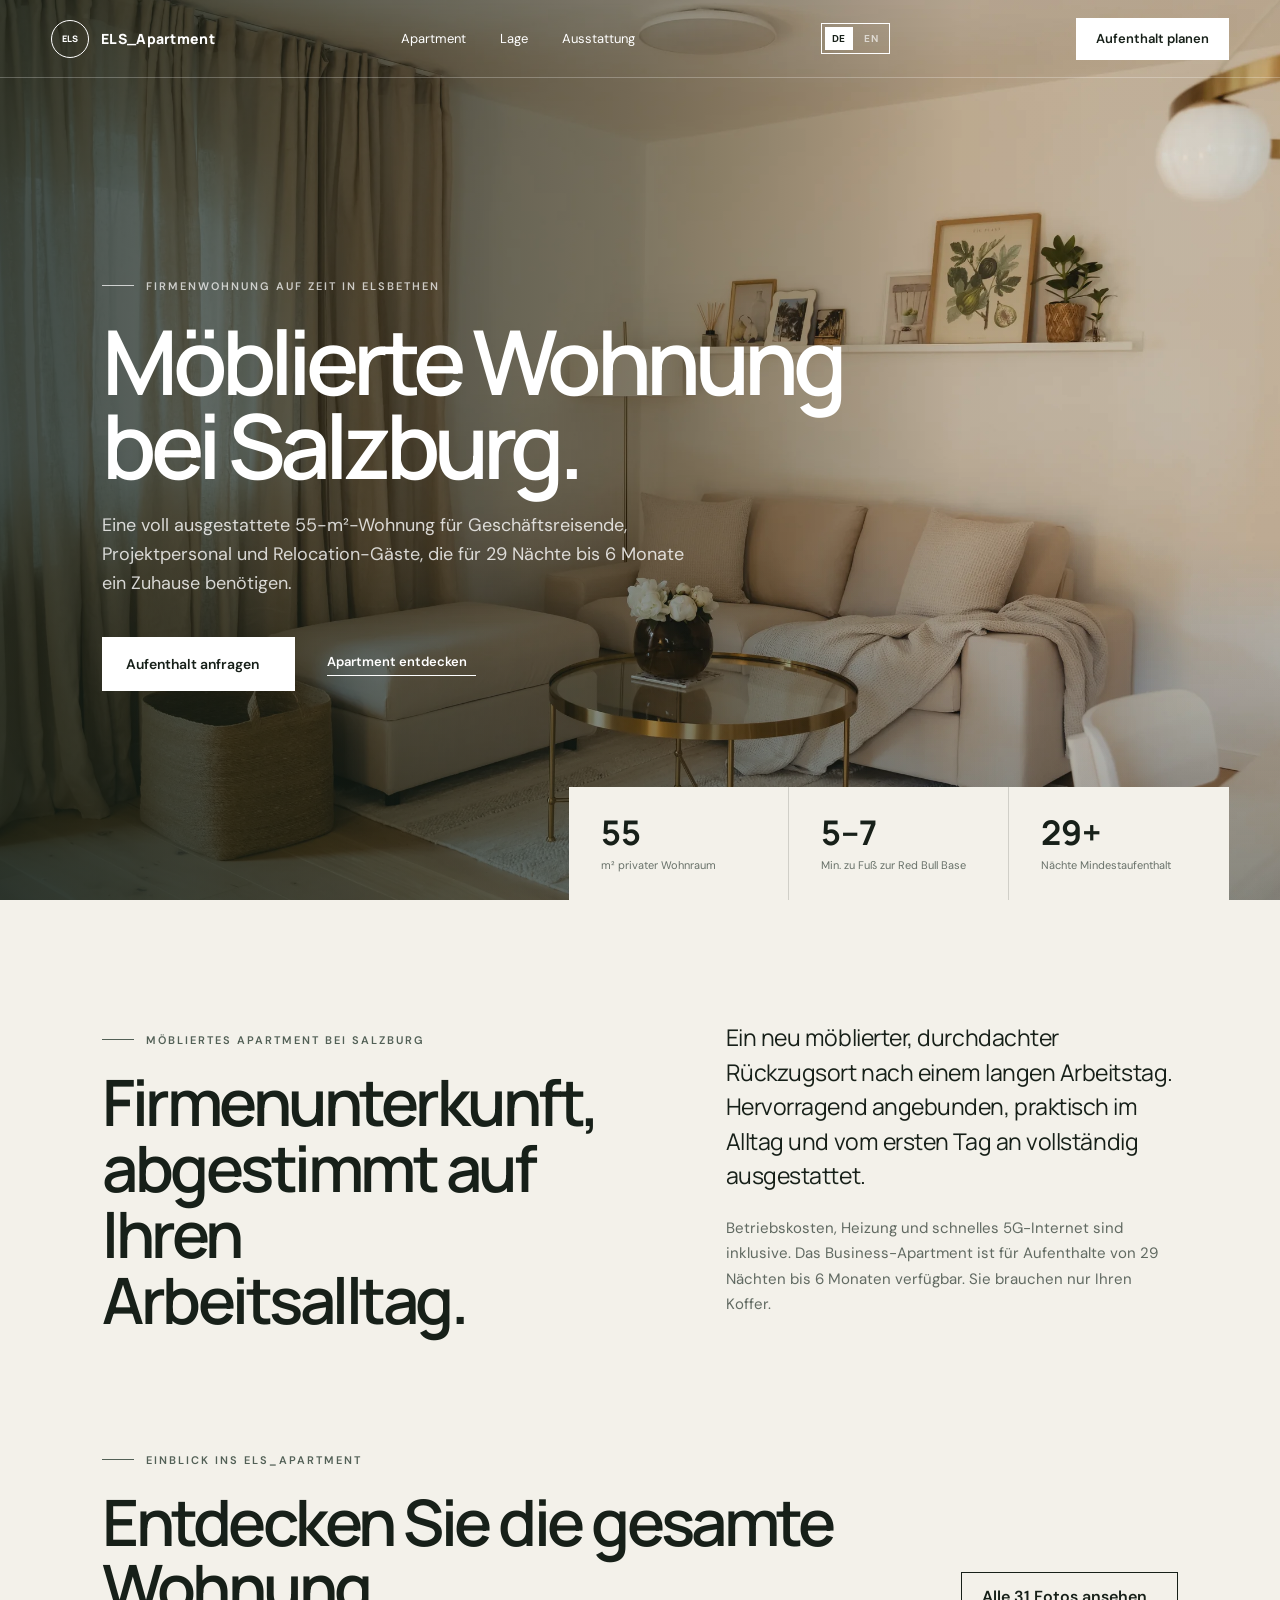
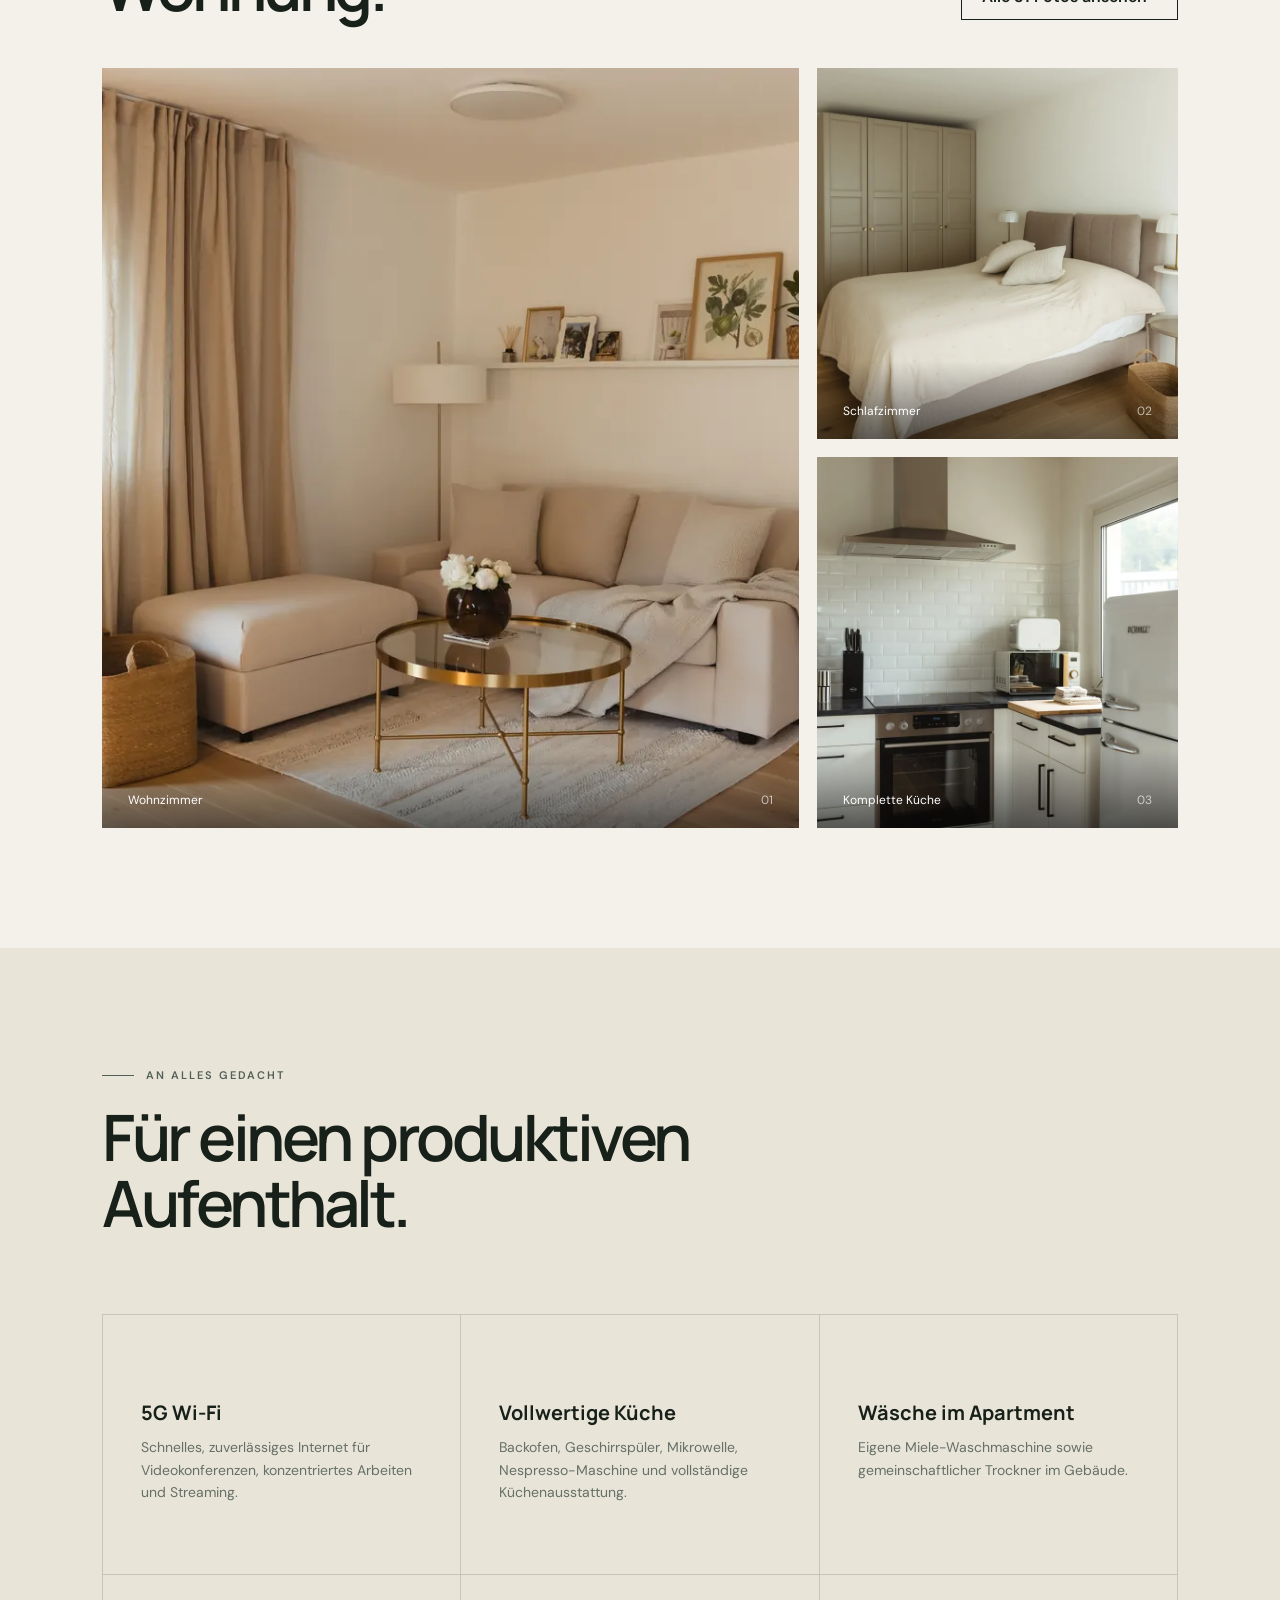
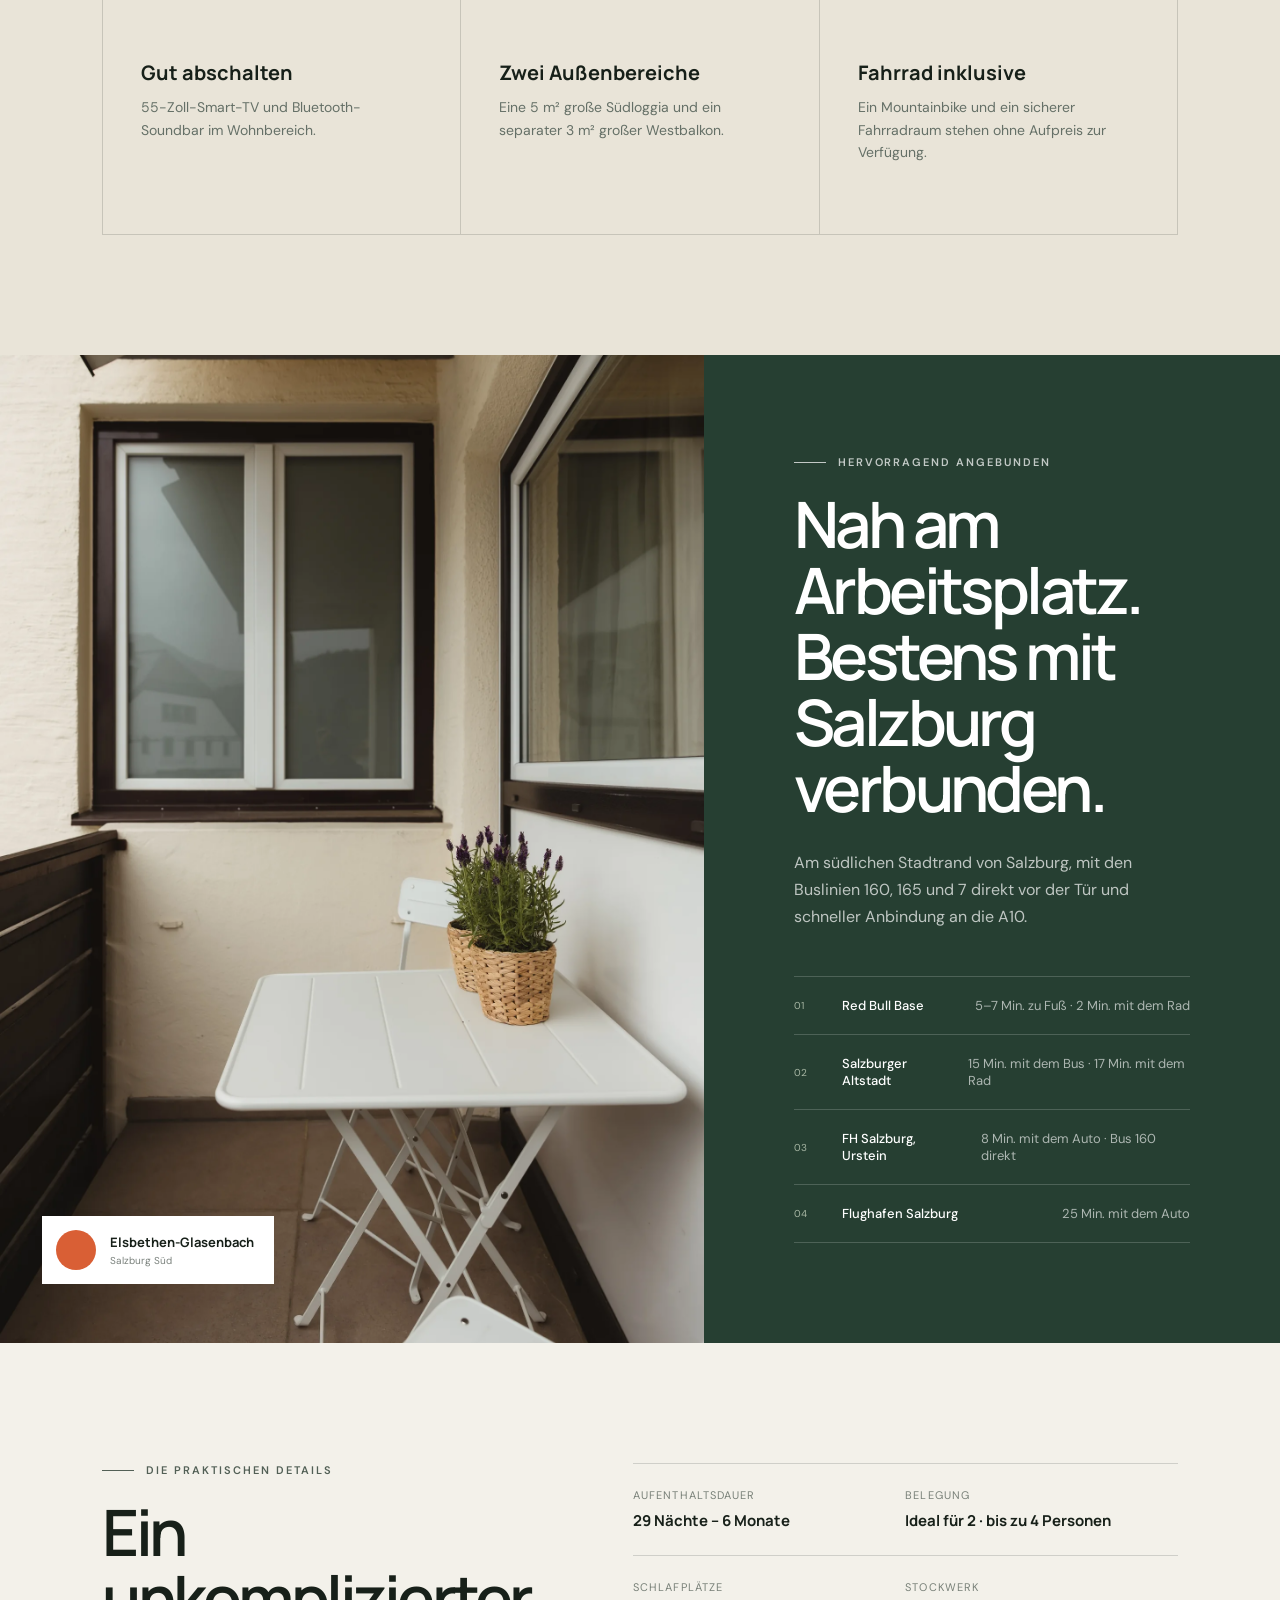
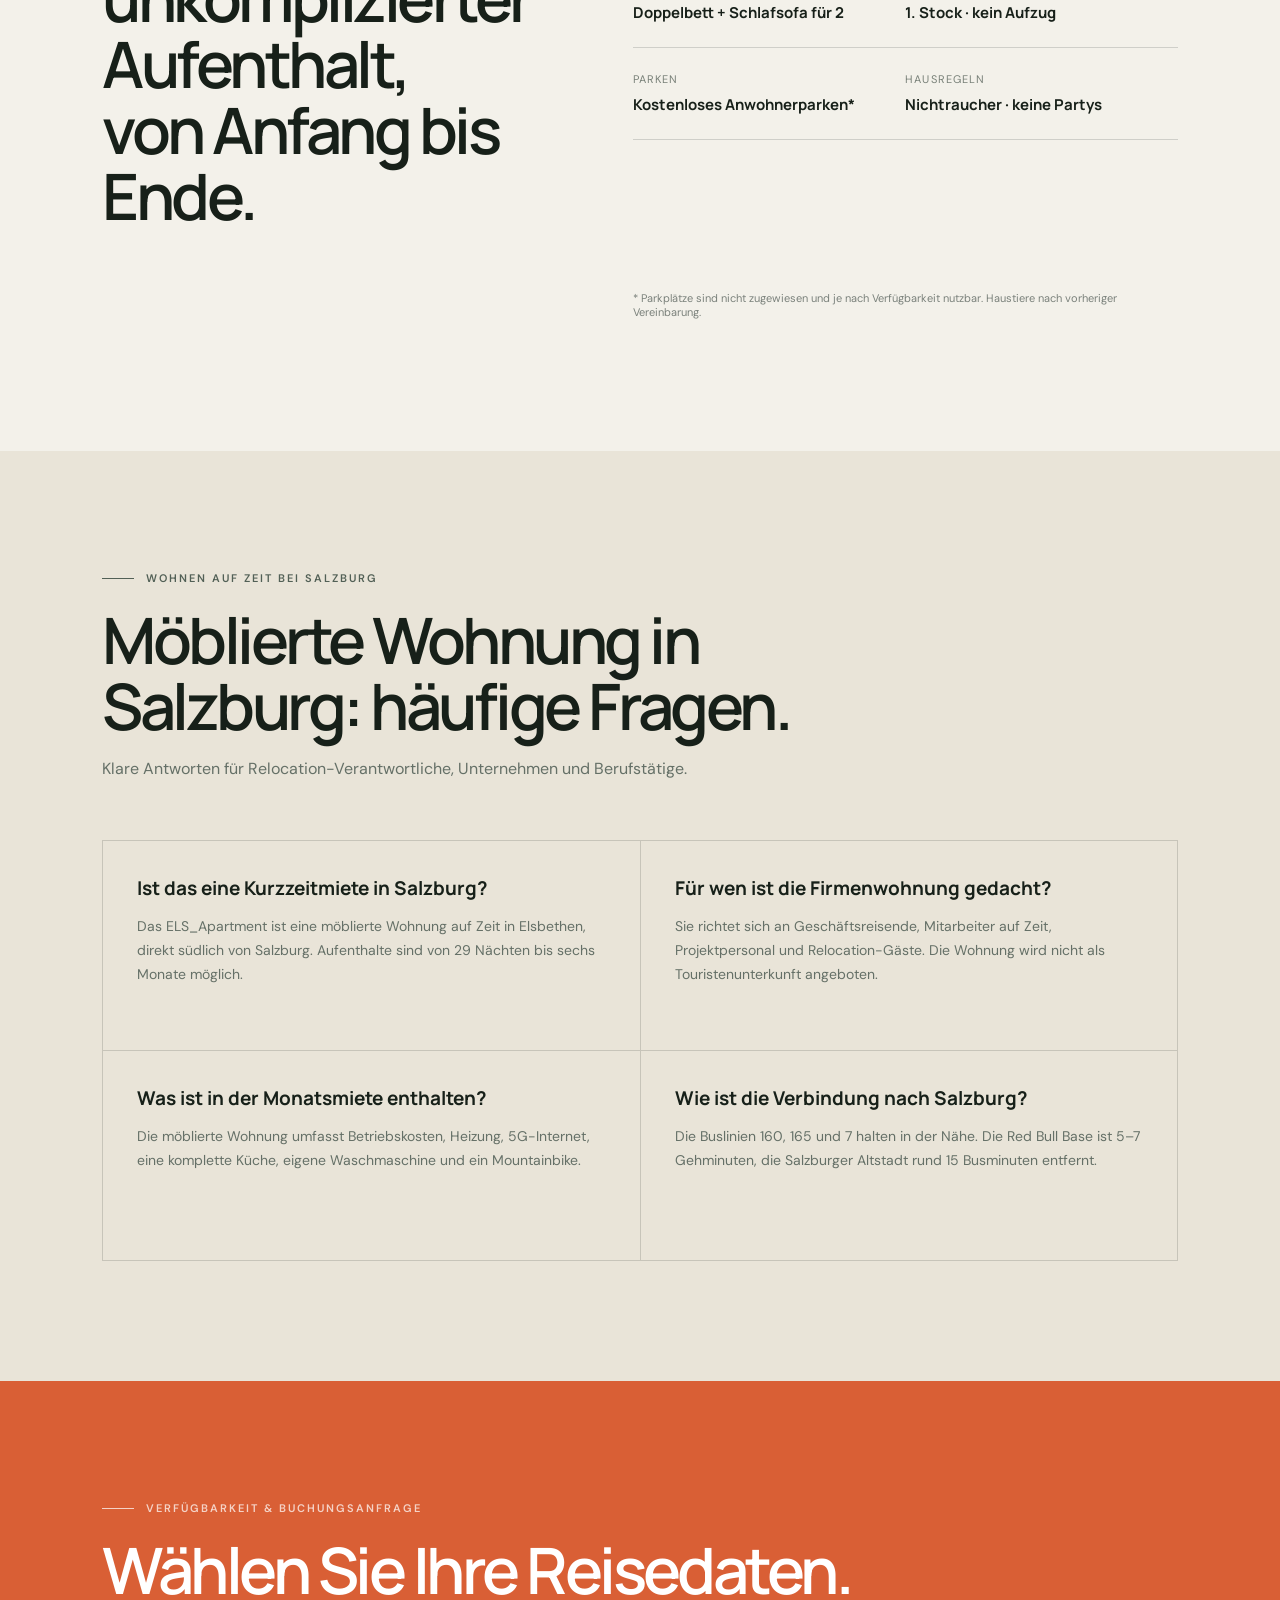
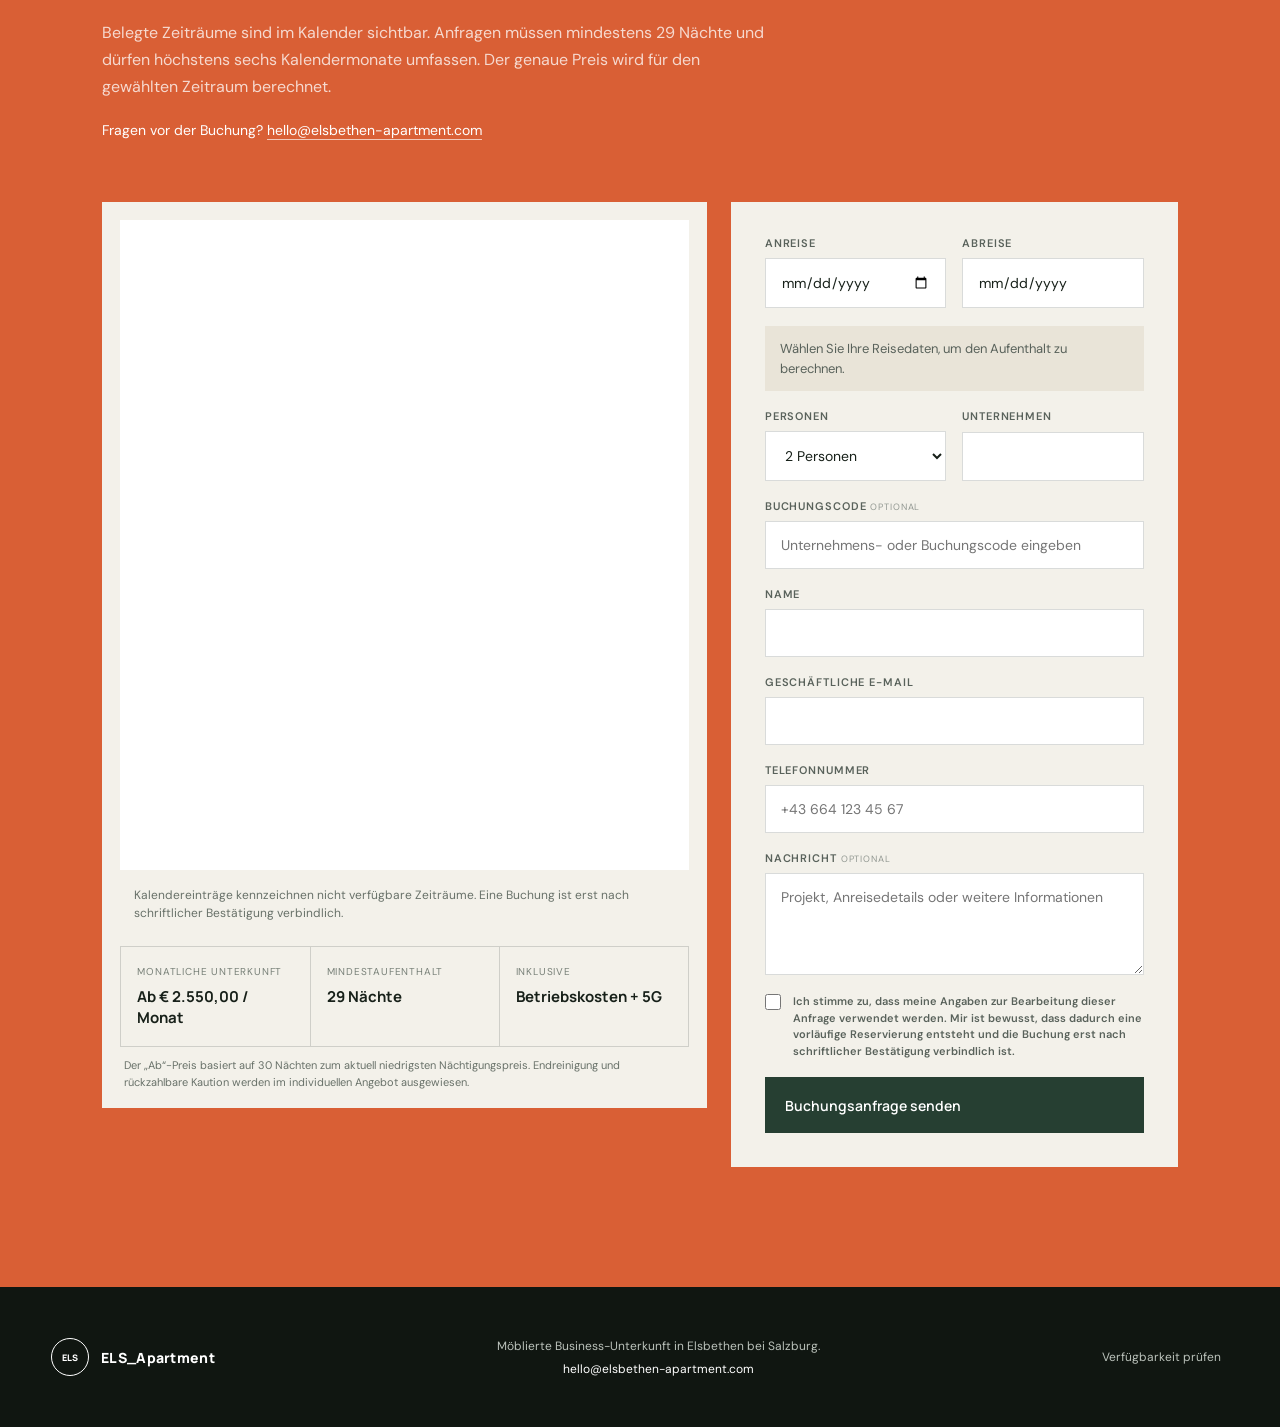
==== commit fdca9092: "Add sofa bed photo to gallery" ====
--- a/de/index.html
+++ b/de/index.html
@@ -178,7 +178,7 @@
           <h2 id="gallery-title">Entdecken Sie die gesamte Wohnung.</h2>
         </div>
         <button class="gallery-open-all" type="button" data-gallery-index="0">
-          Alle 30 Fotos ansehen <i data-lucide="images"></i>
+          Alle 31 Fotos ansehen <i data-lucide="images"></i>
         </button>
       </div>
       <div class="gallery">
@@ -444,7 +444,7 @@
       <header class="lightbox-header">
         <div>
           <strong id="lightbox-title">ELS_Apartment Galerie</strong>
-          <span id="lightbox-counter">1 / 30</span>
+          <span id="lightbox-counter">1 / 31</span>
         </div>
         <button class="lightbox-close" type="button" aria-label="Galerie schließen"><i data-lucide="x"></i></button>
       </header>
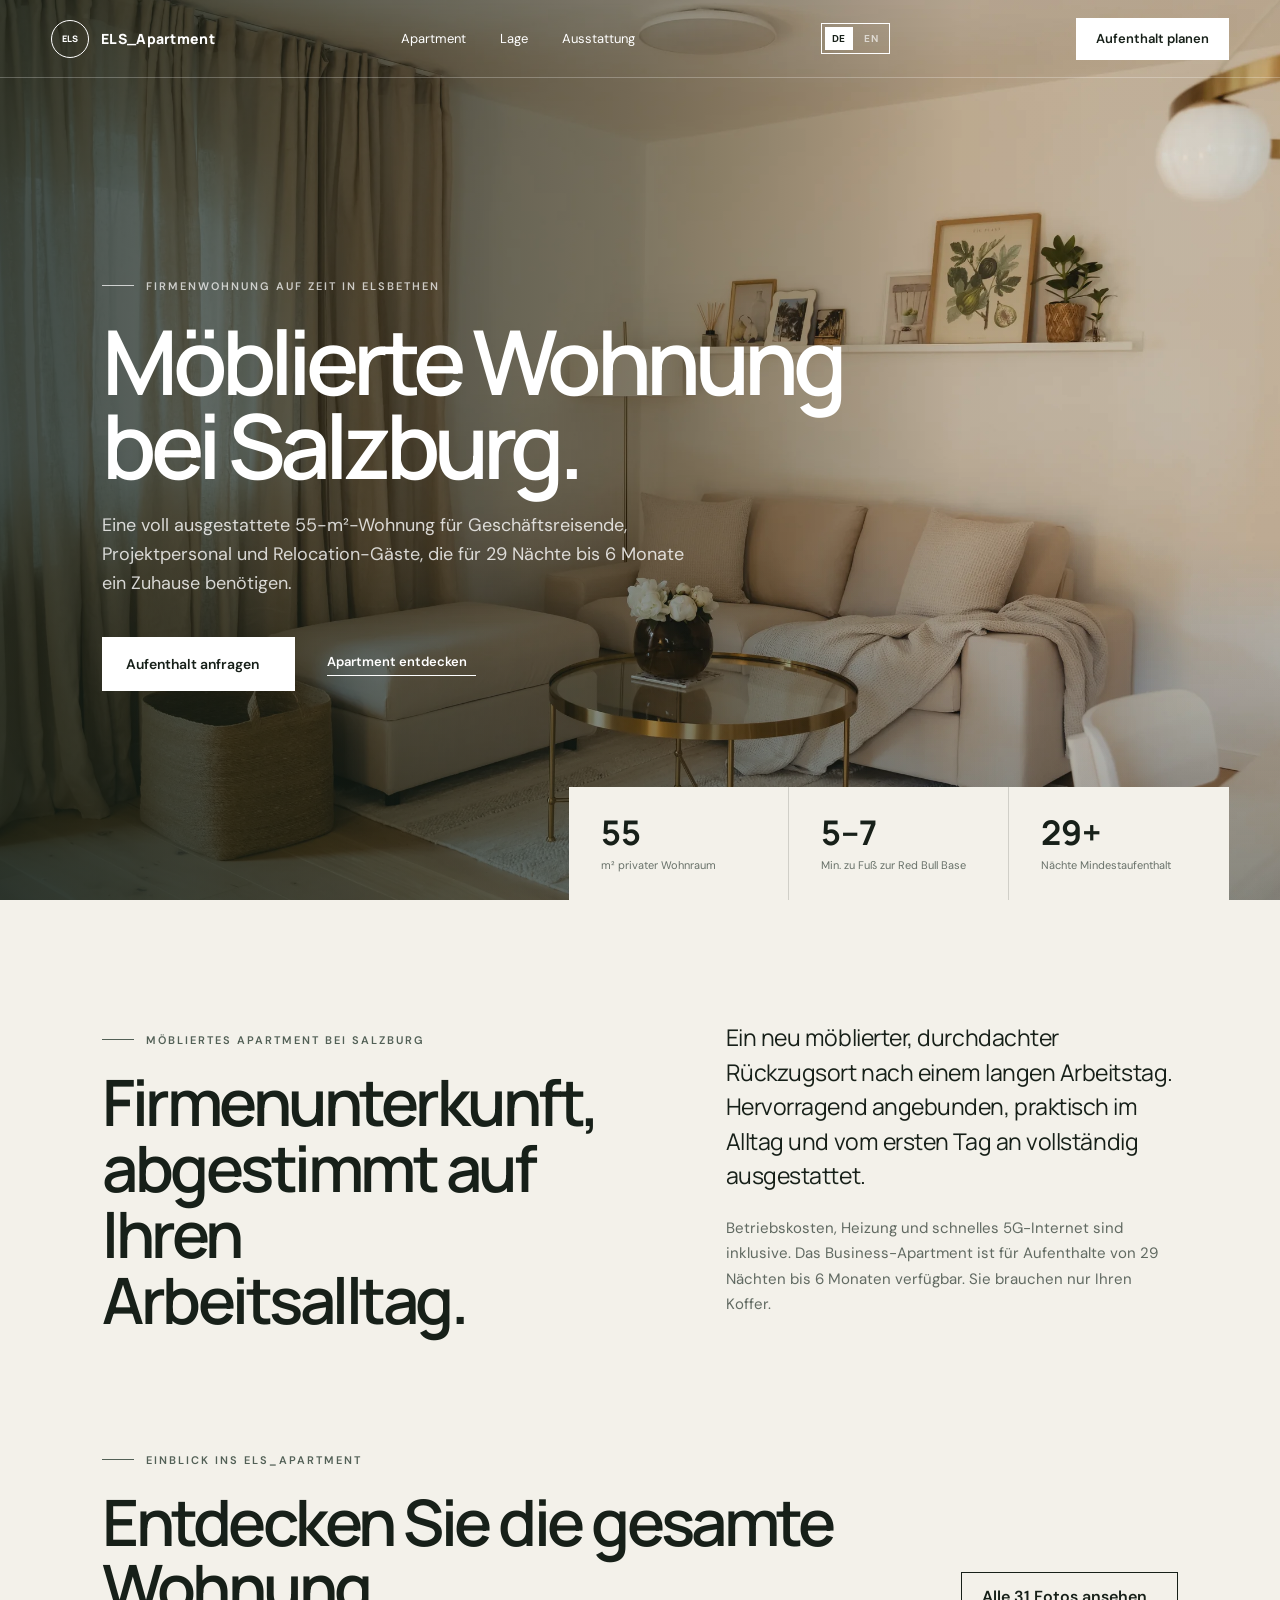
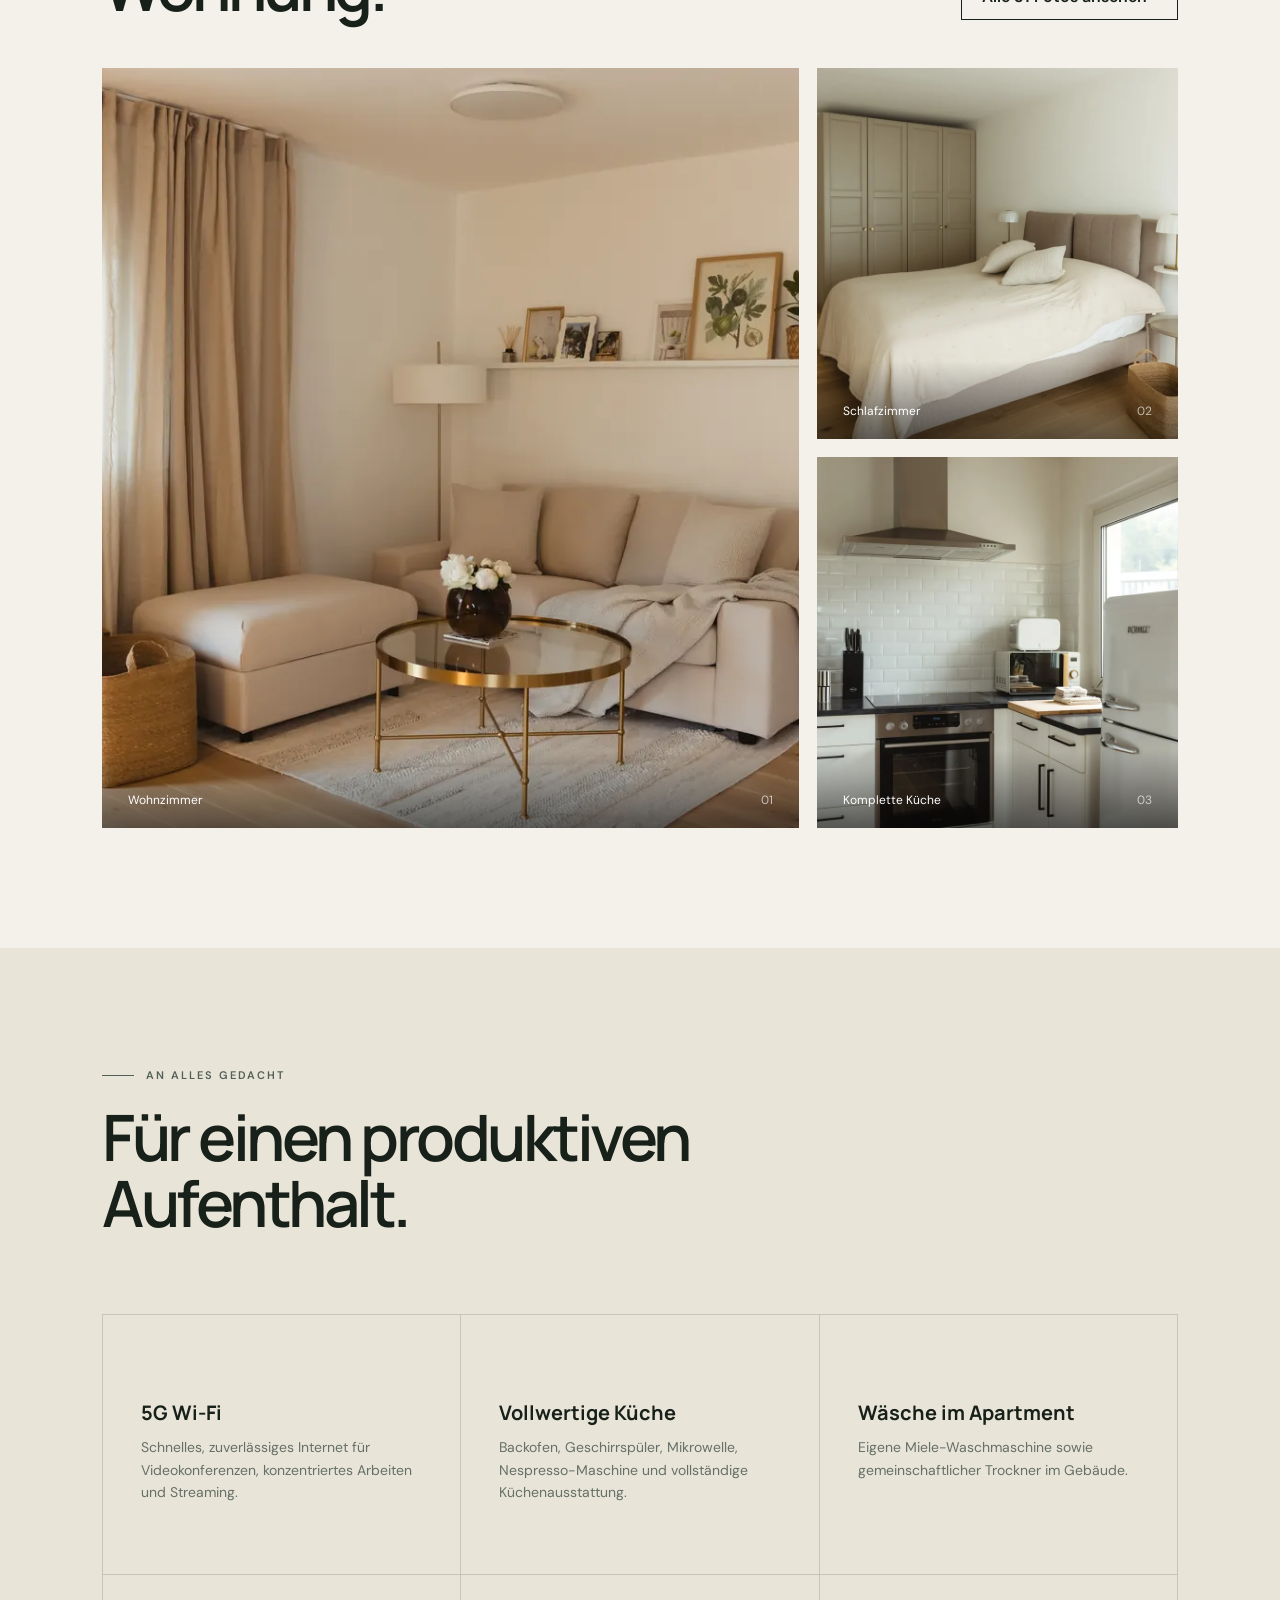
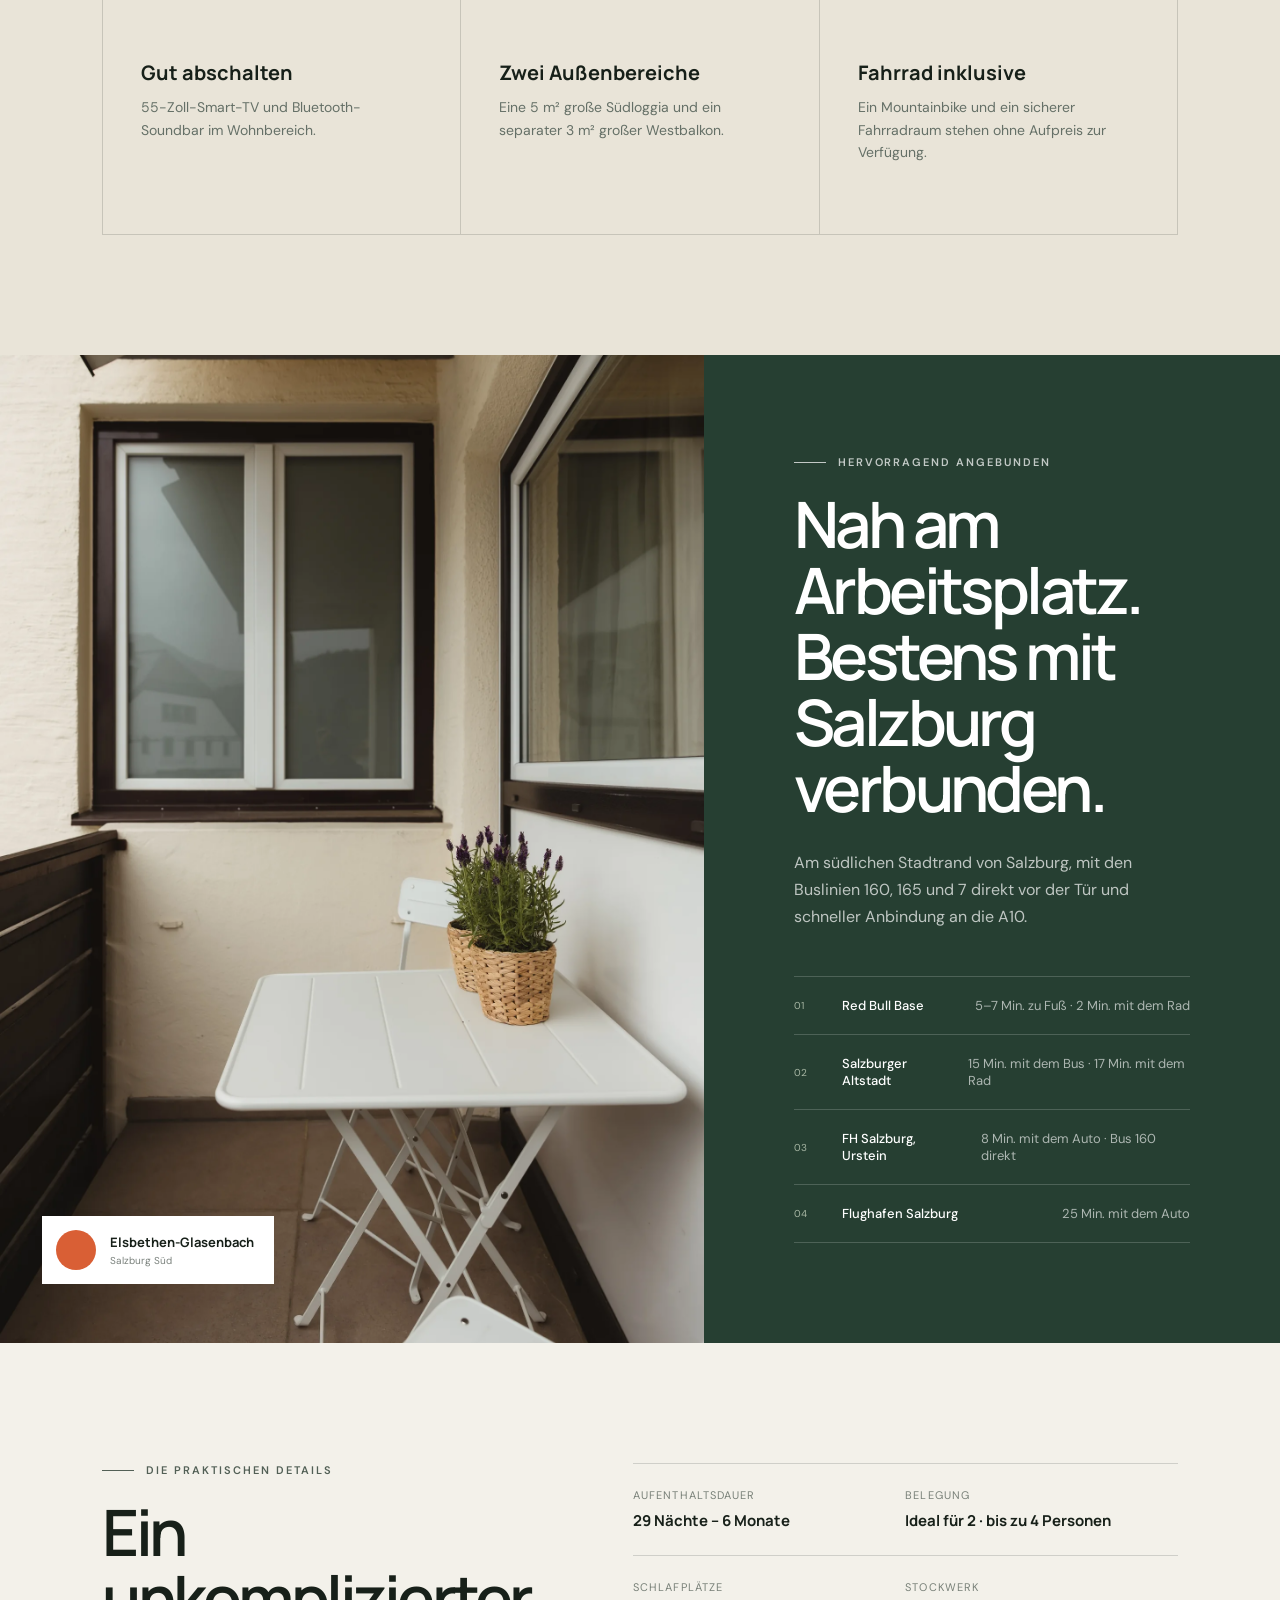
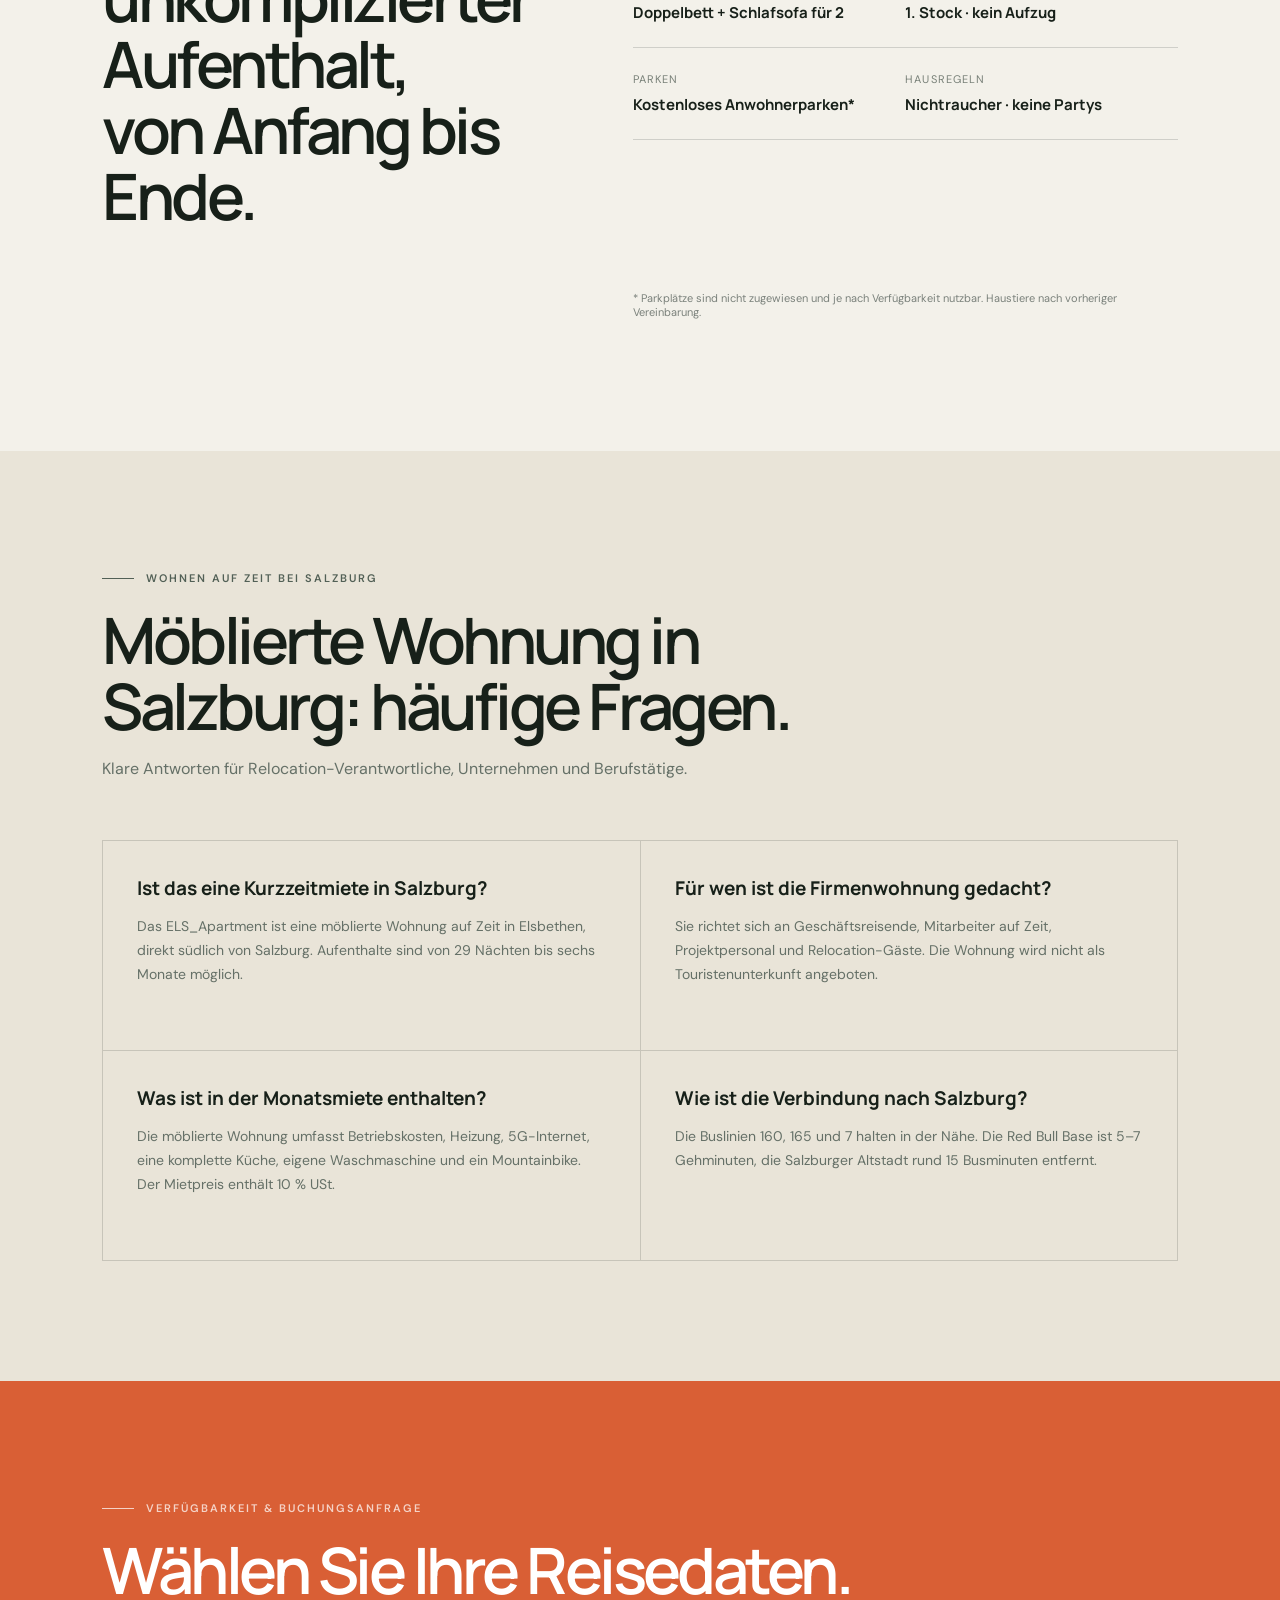
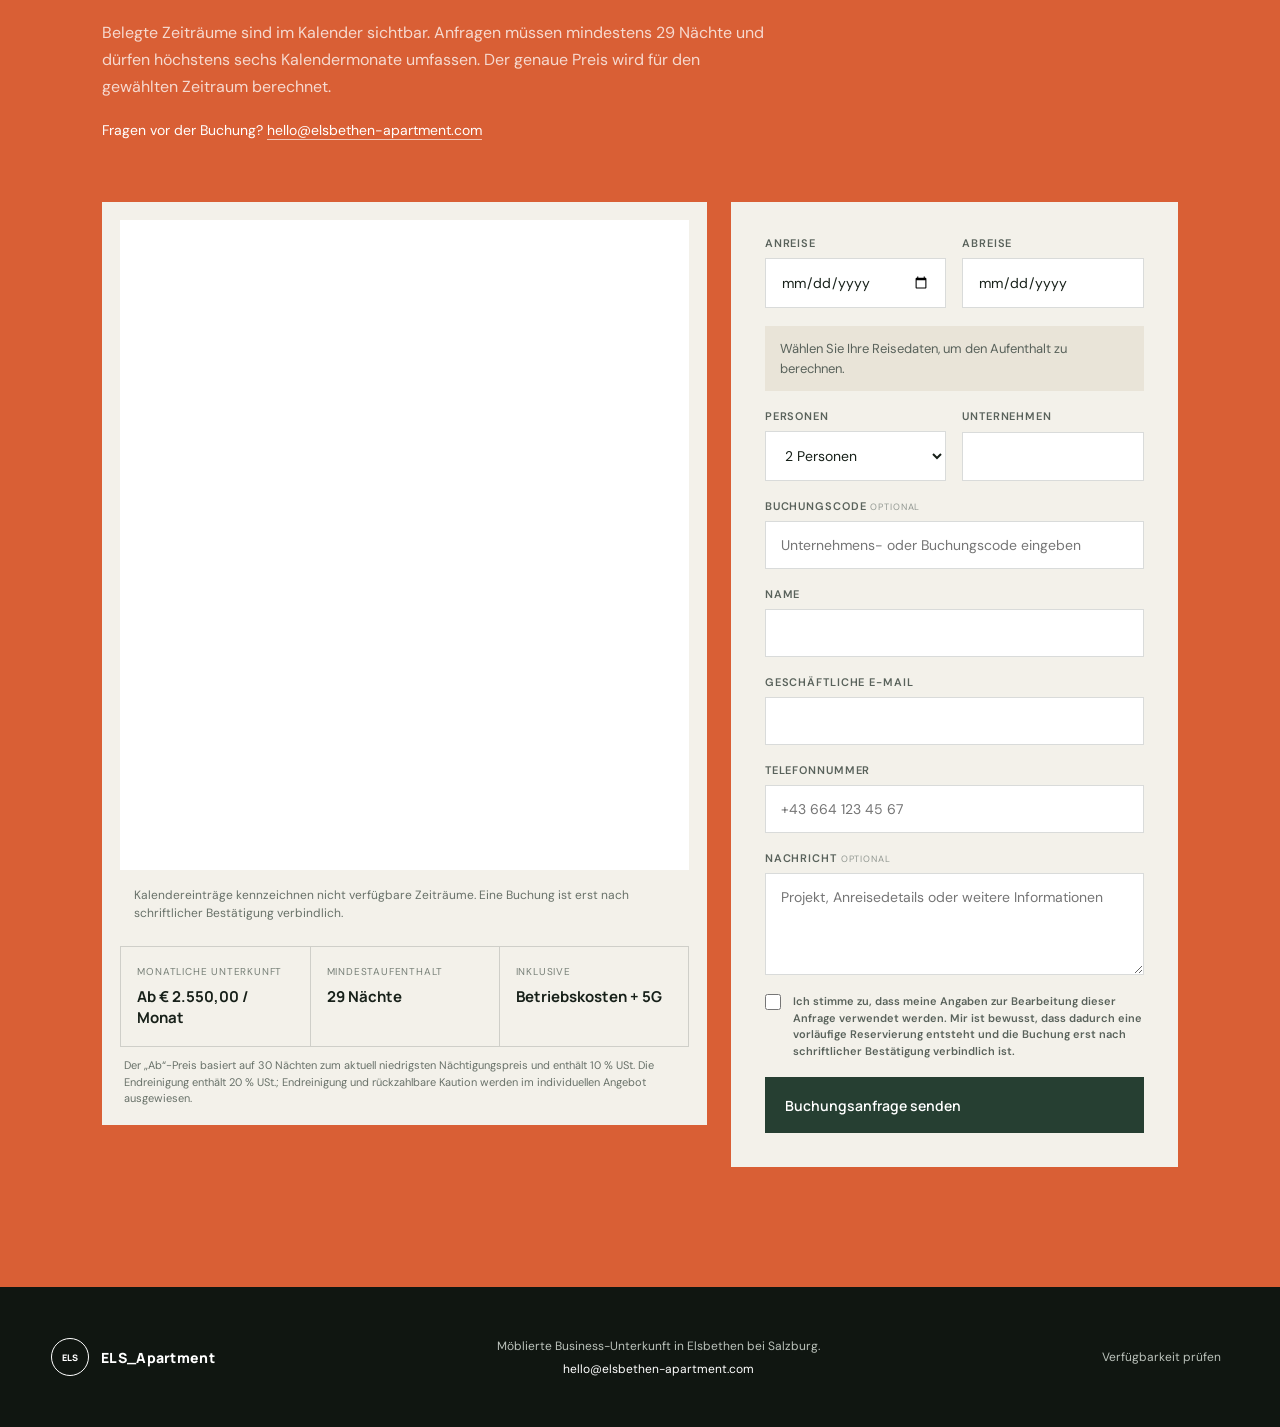
==== commit d7ef9084: "Clarify VAT rates in pricing" ====
--- a/de/index.html
+++ b/de/index.html
@@ -29,7 +29,7 @@
   <link rel="preconnect" href="https://fonts.googleapis.com">
   <link rel="preconnect" href="https://fonts.gstatic.com" crossorigin>
   <link href="https://fonts.googleapis.com/css2?family=DM+Sans:wght@400;500;600&family=Manrope:wght@500;600;700;800&display=swap" rel="stylesheet">
-  <link rel="stylesheet" href="../styles.css?v=20260618-2">
+  <link rel="stylesheet" href="../styles.css?v=20260618-3">
   <script src="https://unpkg.com/lucide@0.468.0/dist/umd/lucide.min.js" defer></script>
   <script type="application/ld+json">
   {
@@ -141,9 +141,13 @@
   <main id="top">
     <section class="hero">
       <video class="hero-video" autoplay muted loop playsinline preload="metadata" poster="/images/gallery/full/pp-8842.webp" aria-label="Videorundgang durch das ELS Apartment">
+        <source media="(max-width: 600px) and (orientation: portrait)" src="/media/els-apartment-mobile.m4v" type="video/mp4">
         <source src="../ELS_WEB%20-%20SD%20480p.mov">
       </video>
       <div class="hero-shade"></div>
+      <button class="hero-video-control" type="button" aria-label="Hintergrundvideo pausieren" aria-pressed="false">
+        <i data-lucide="pause"></i>
+      </button>
       <div class="hero-content">
         <div class="eyebrow light"><span></span> Firmenwohnung auf Zeit in Elsbethen</div>
         <h1>Möblierte Wohnung<br>bei Salzburg.</h1>
@@ -298,7 +302,7 @@
         </article>
         <article>
           <h3>Was ist in der Monatsmiete enthalten?</h3>
-          <p>Die möblierte Wohnung umfasst Betriebskosten, Heizung, 5G-Internet, eine komplette Küche, eigene Waschmaschine und ein Mountainbike.</p>
+          <p>Die möblierte Wohnung umfasst Betriebskosten, Heizung, 5G-Internet, eine komplette Küche, eigene Waschmaschine und ein Mountainbike. Der Mietpreis enthält 10 % USt.</p>
         </article>
         <article>
           <h3>Wie ist die Verbindung nach Salzburg?</h3>
@@ -339,7 +343,7 @@
               <strong>Betriebskosten + 5G</strong>
             </div>
           </div>
-          <p class="rate-note">Der „Ab“-Preis basiert auf 30 Nächten zum aktuell niedrigsten Nächtigungspreis. Endreinigung und rückzahlbare Kaution werden im individuellen Angebot ausgewiesen.</p>
+          <p class="rate-note">Der „Ab“-Preis basiert auf 30 Nächten zum aktuell niedrigsten Nächtigungspreis und enthält 10 % USt. Die Endreinigung enthält 20 % USt.; Endreinigung und rückzahlbare Kaution werden im individuellen Angebot ausgewiesen.</p>
         </div>
 
         <form
@@ -472,6 +476,6 @@
     <a href="#inquire">Verfügbarkeit prüfen <i data-lucide="calendar-days"></i></a>
   </footer>
 
-  <script src="../script.js?v=20260618-2"></script>
+  <script src="../script.js?v=20260619-1"></script>
 </body>
 </html>
--- a/styles.css
+++ b/styles.css
@@ -78,6 +78,9 @@
 .hero { min-height: 760px; height: 100vh; position: relative; display: flex; align-items: center; color: white; overflow: hidden; }
 .hero-video { position: absolute; inset: 0; width: 100%; height: 100%; object-fit: cover; object-position: center; transform: scale(1.02); }
 .hero-shade { position: absolute; inset: 0; background: linear-gradient(90deg, rgba(13,25,18,.78) 0%, rgba(13,25,18,.38) 49%, rgba(13,25,18,.06) 75%), linear-gradient(0deg, rgba(13,25,18,.34), transparent 40%); }
+.hero-video-control { display: none; position: absolute; z-index: 3; right: 6vw; bottom: 112px; width: 44px; height: 44px; align-items: center; justify-content: center; color: white; background: rgba(14, 23, 17, .48); border: 1px solid rgba(255,255,255,.55); border-radius: 50%; backdrop-filter: blur(10px); -webkit-backdrop-filter: blur(10px); }
+.hero-video-control svg { width: 17px; height: 17px; }
+.hero-video-control:hover { background: rgba(14, 23, 17, .72); }
 .hero-content { position: relative; z-index: 2; width: min(780px, 88vw); margin-left: 8vw; padding-top: 70px; }
 .eyebrow { display: flex; align-items: center; gap: 12px; color: #526056; text-transform: uppercase; font-size: 11px; font-weight: 600; letter-spacing: .18em; }
 .eyebrow span { width: 32px; height: 1px; background: currentColor; }
@@ -305,6 +308,9 @@
 
 @media (max-width: 600px) {
   .section { padding: 84px 6vw; }
+  .hero-video { object-position: center center; transform: scale(1.01); }
+  .hero-shade { background: linear-gradient(90deg, rgba(13,25,18,.76) 0%, rgba(13,25,18,.32) 78%, rgba(13,25,18,.14) 100%), linear-gradient(0deg, rgba(13,25,18,.46), transparent 48%); }
+  .hero-video-control { display: inline-flex; }
   .hero-content { margin-left: 6vw; padding-bottom: 130px; }
   h1 { font-size: 52px; }
   .hero-content > p { font-size: 16px; }
